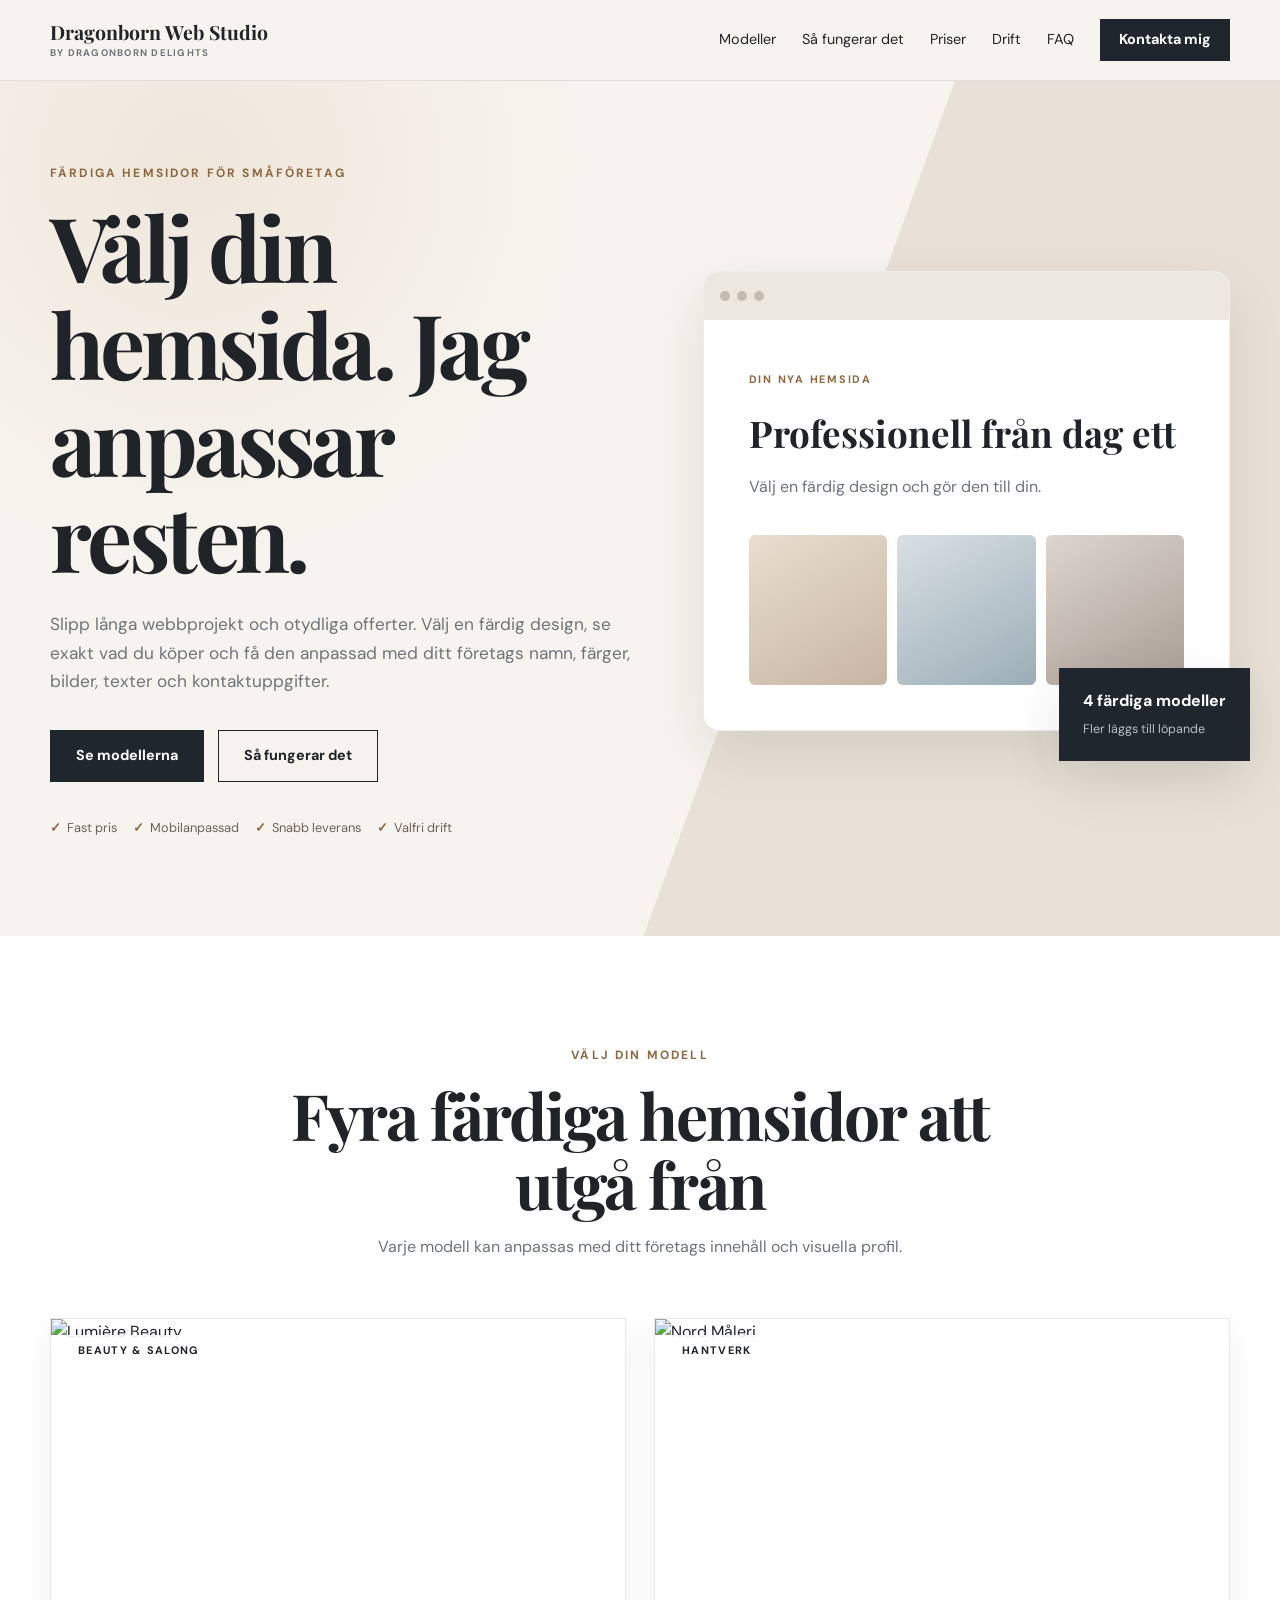
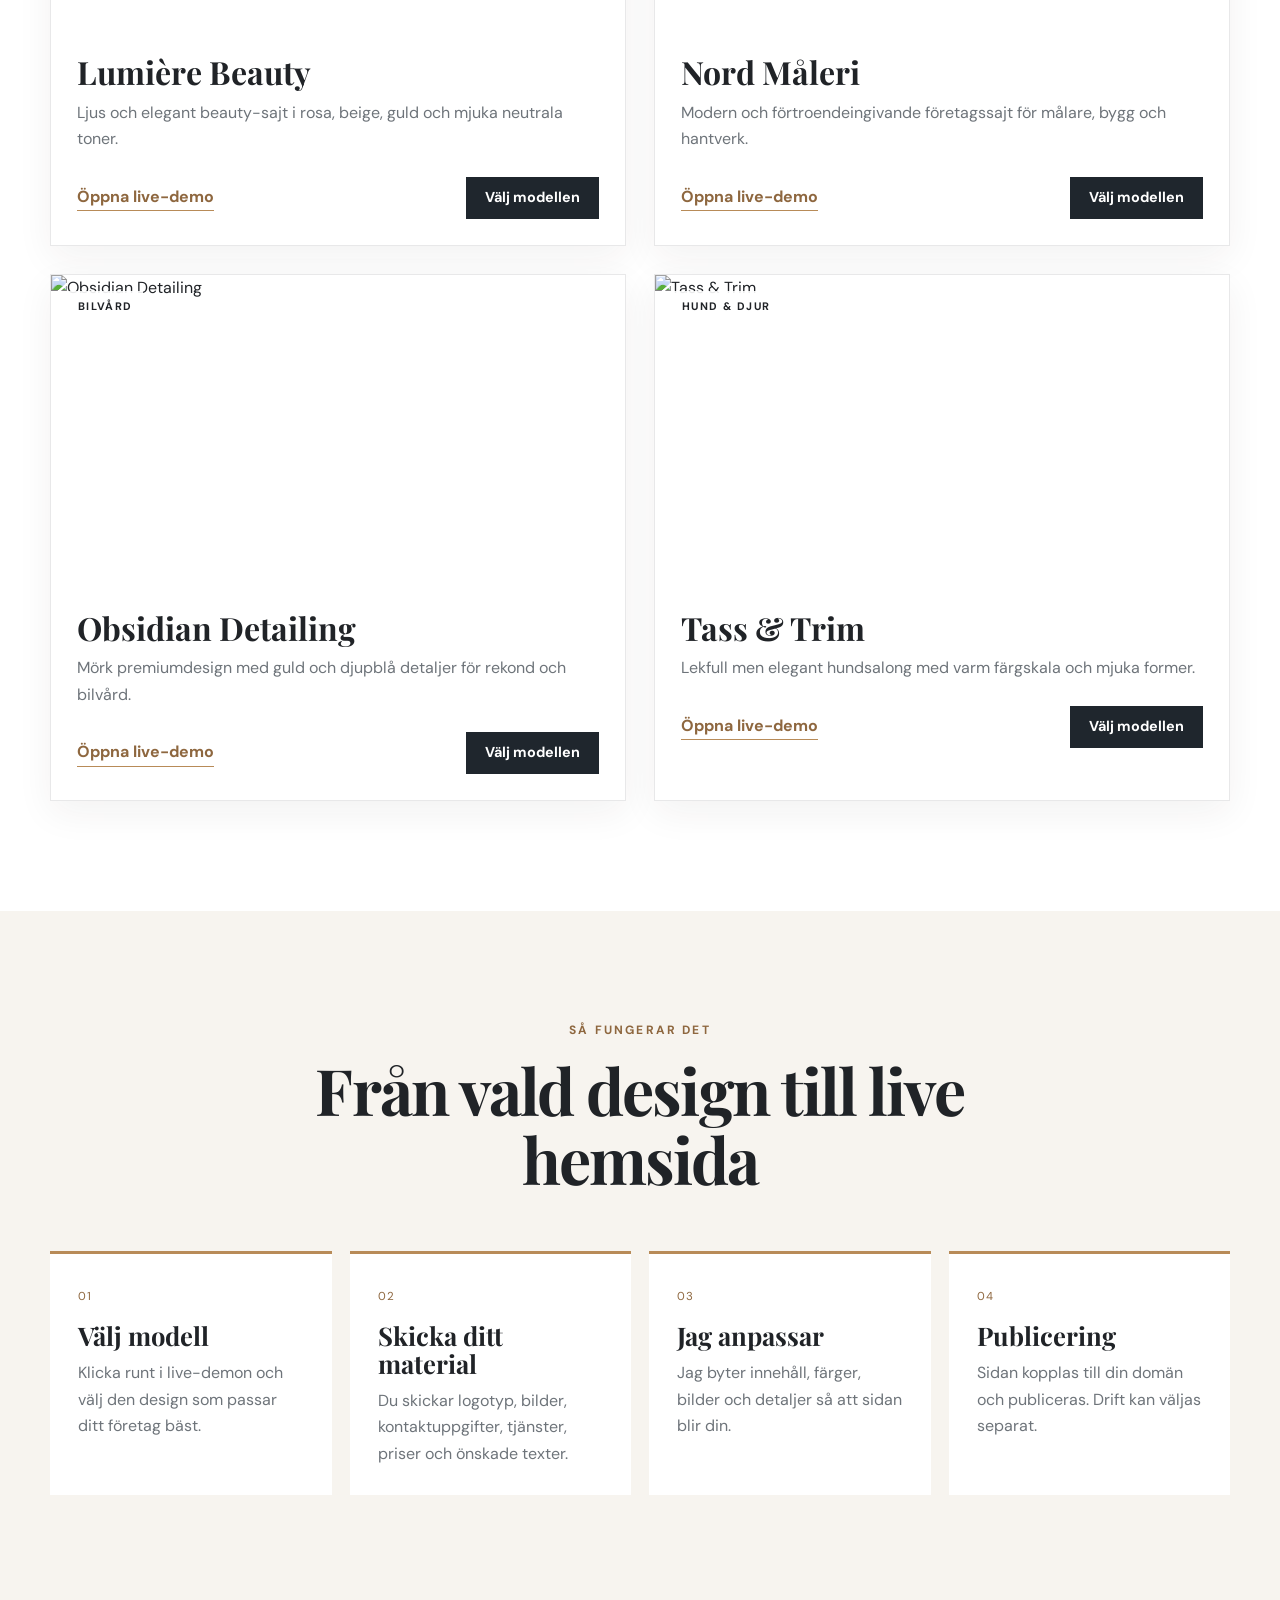
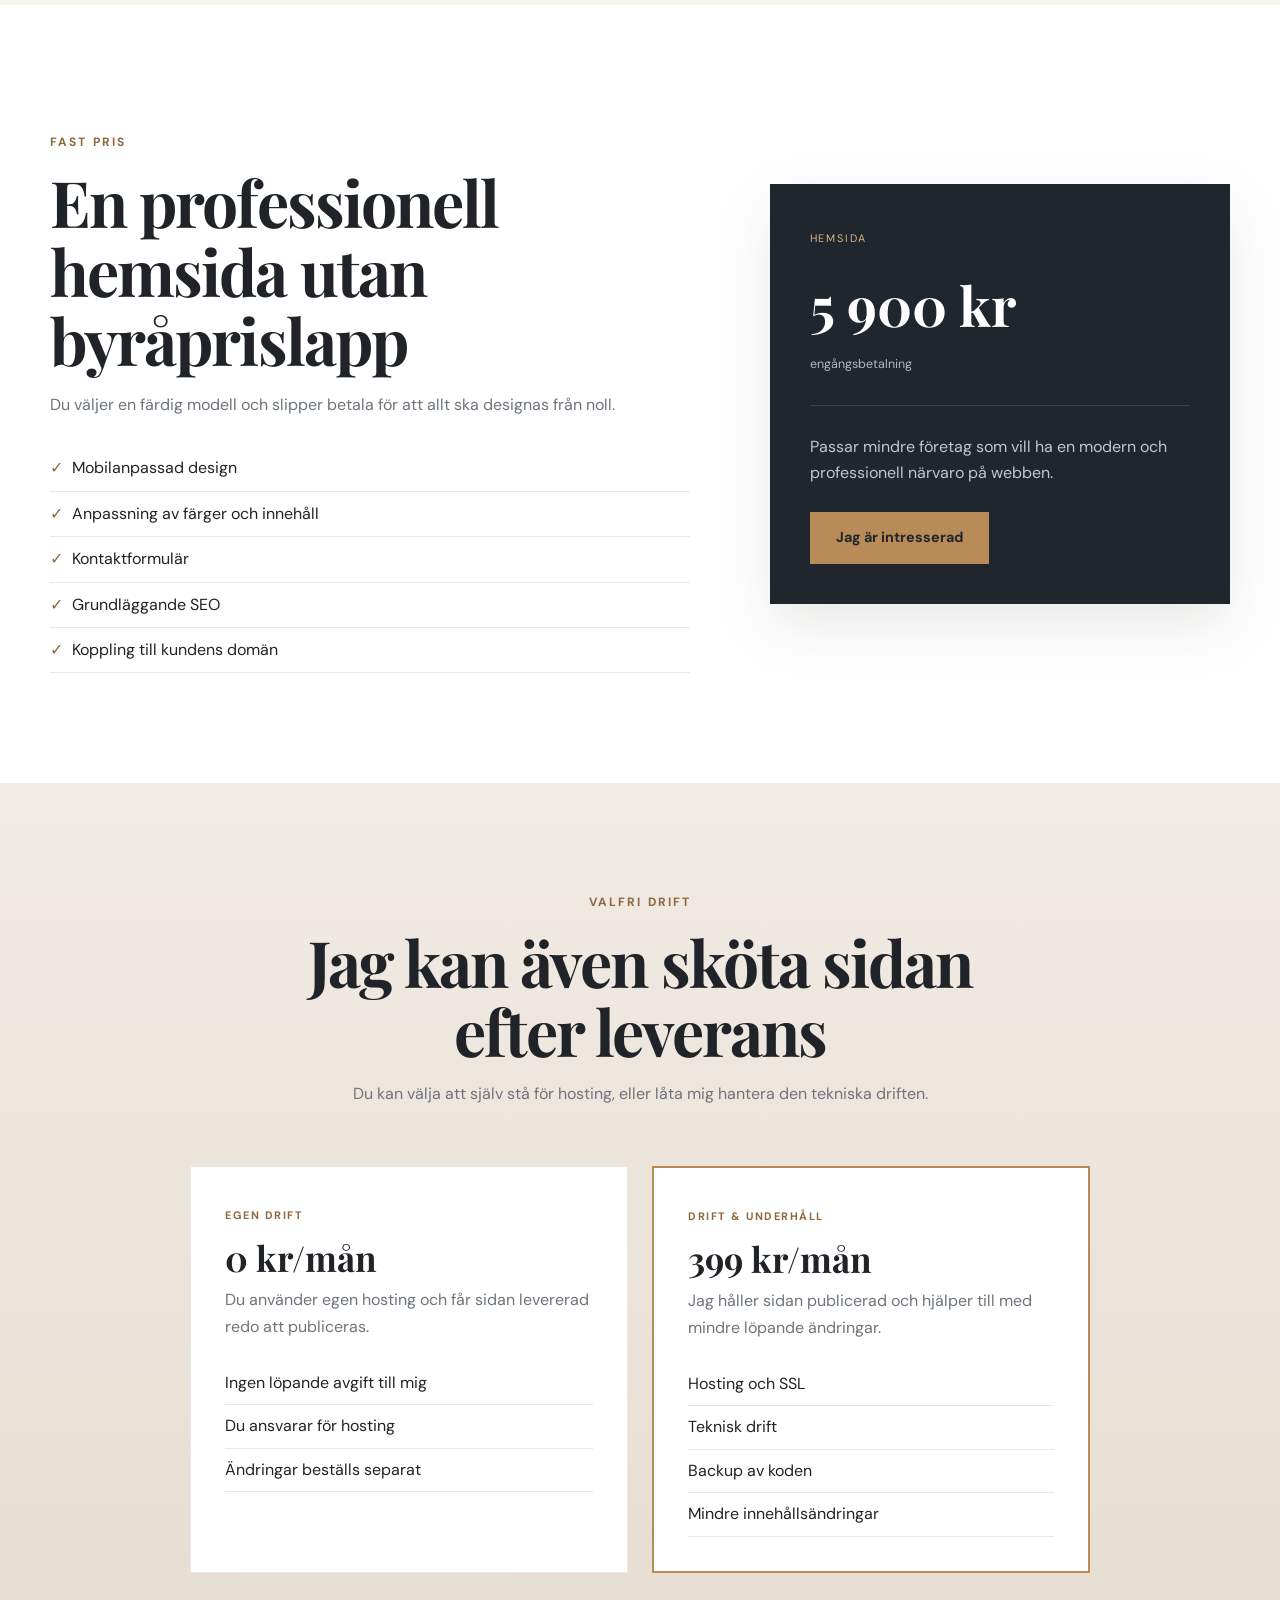
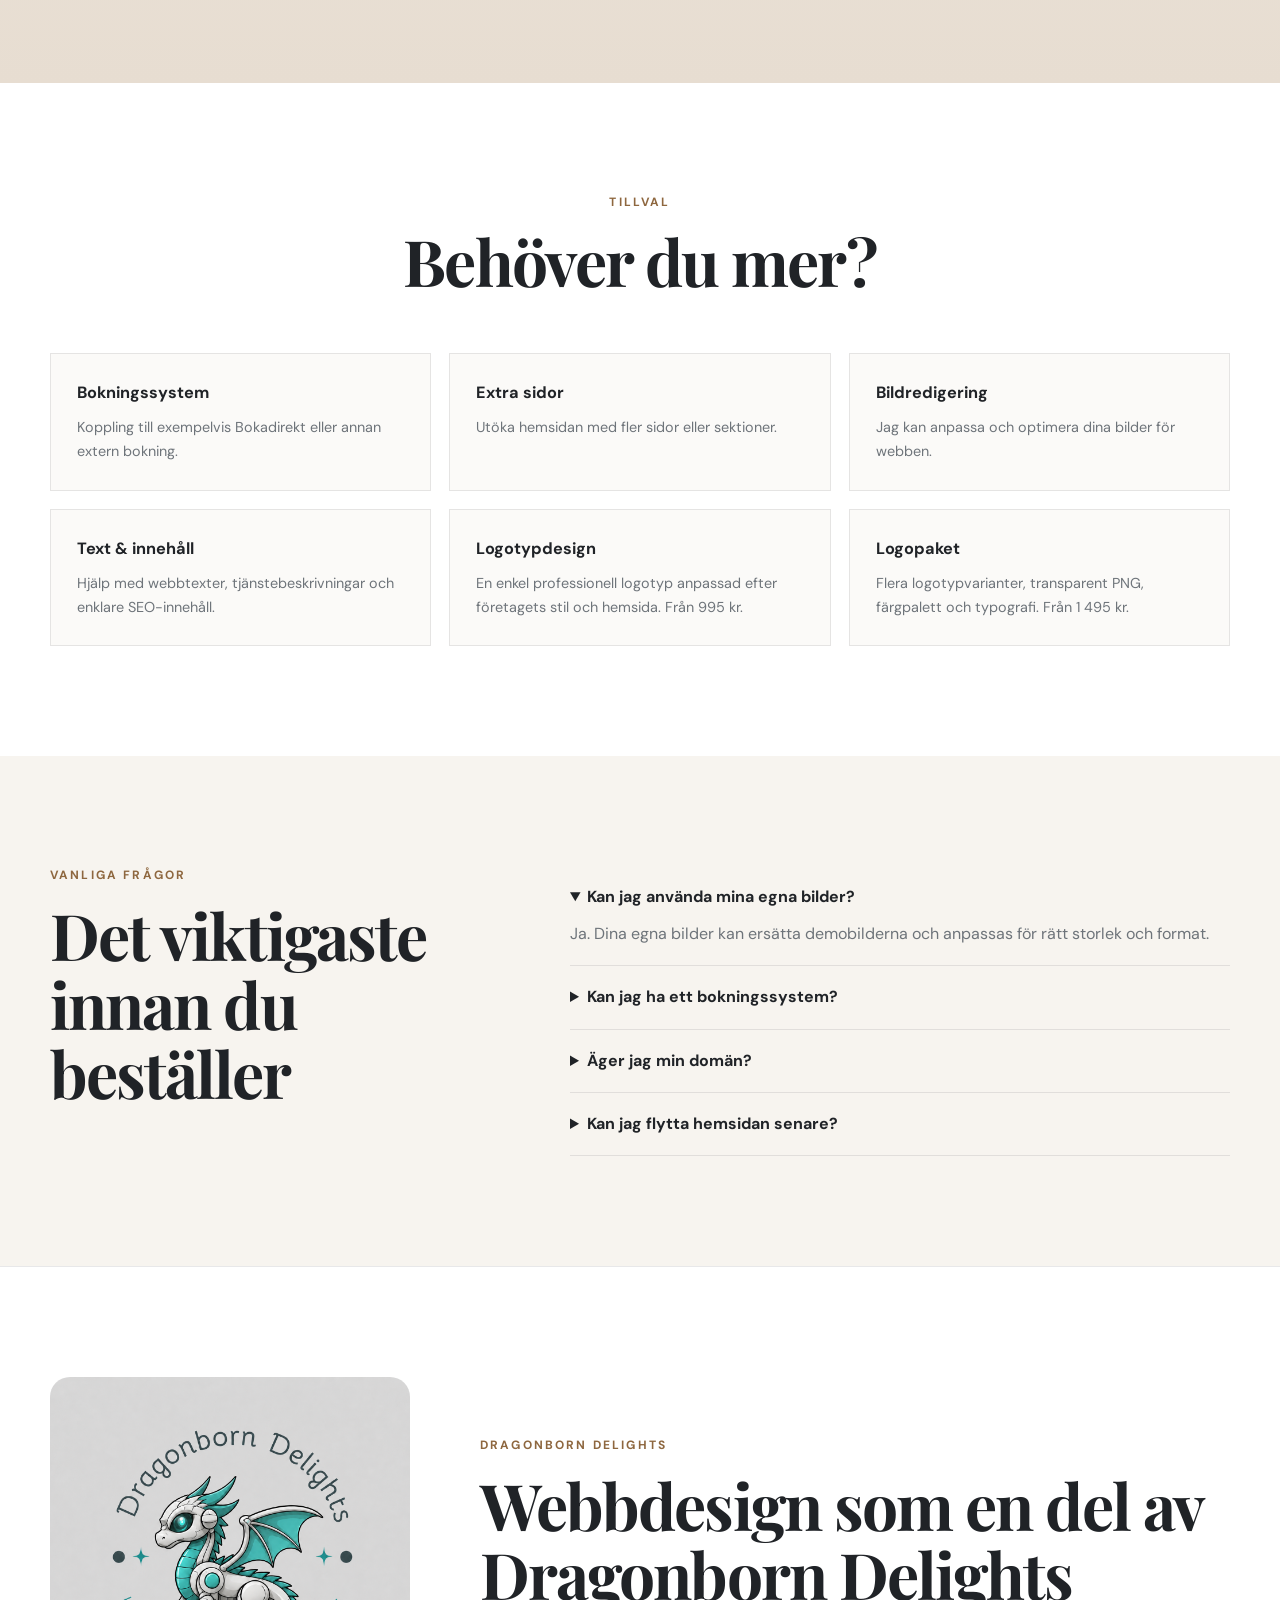
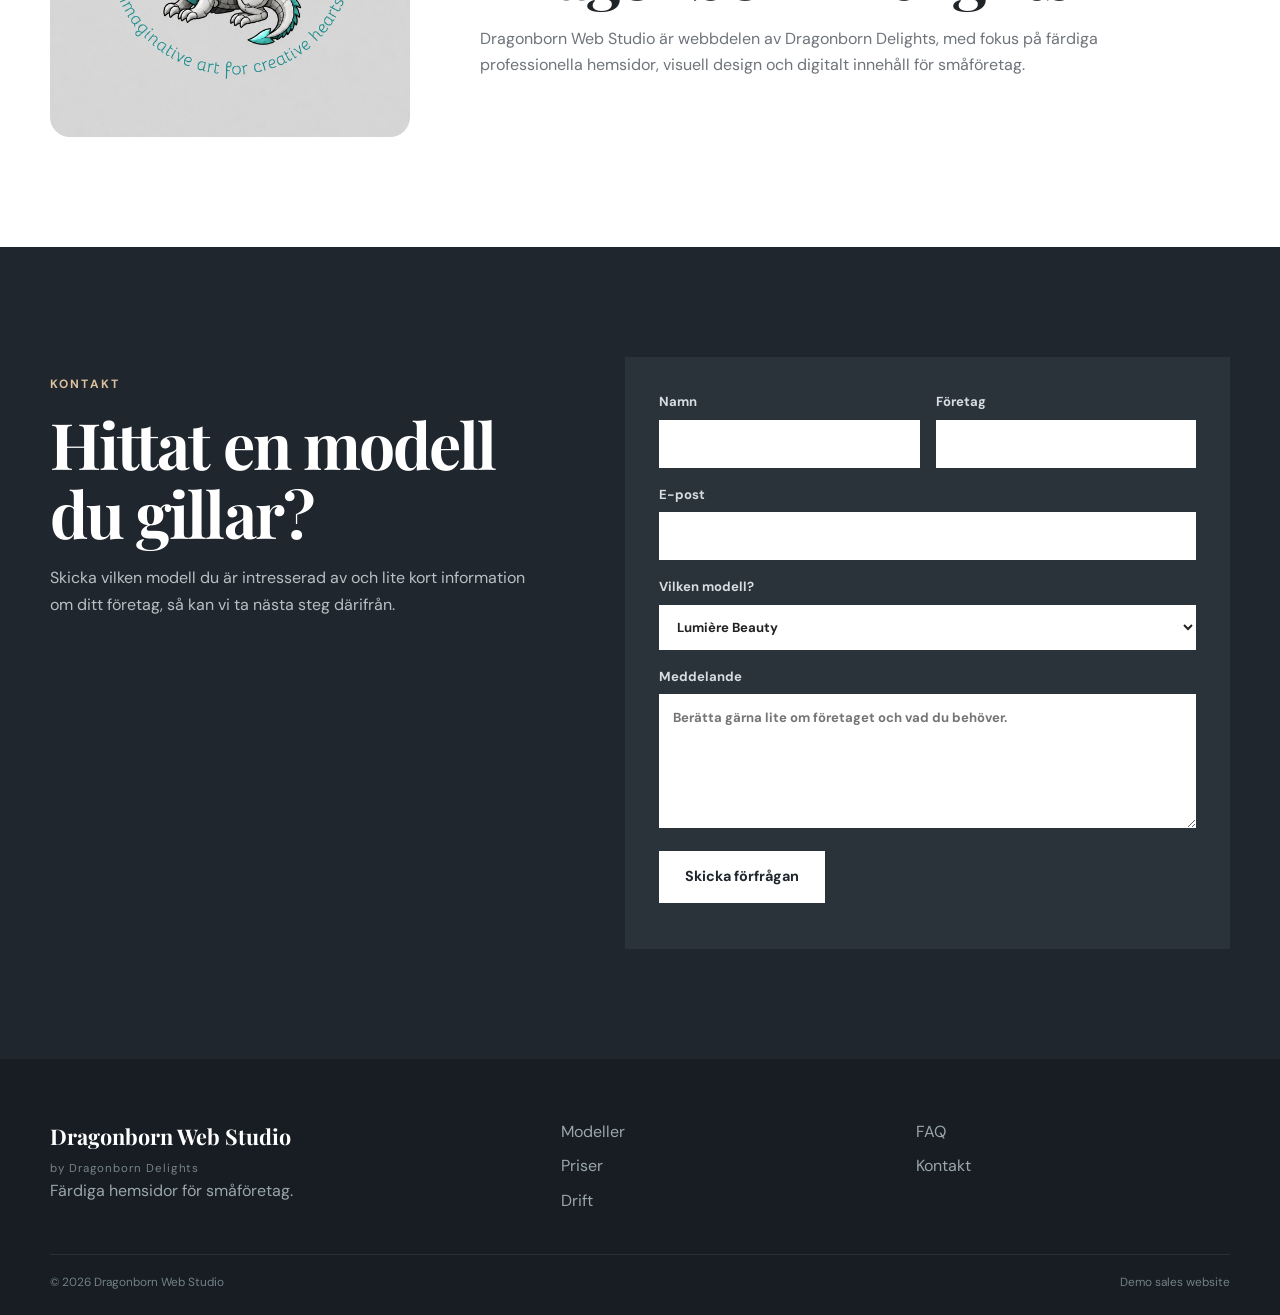
==== index.html @ 19542e37 "Initial Dragonborn Web Studio" ====
<!DOCTYPE html>
<html lang="sv">
<head>
  <meta charset="UTF-8">
  <meta name="viewport" content="width=device-width, initial-scale=1.0">
  <meta name="description" content="Färdiga professionella hemsidor för småföretag. Välj en design, anpassa den till ditt företag och kom online snabbt.">
  <title>Studio Webb | Färdiga hemsidor för småföretag</title>
  <link rel="preconnect" href="https://fonts.googleapis.com">
  <link rel="preconnect" href="https://fonts.gstatic.com" crossorigin>
  <link href="https://fonts.googleapis.com/css2?family=DM+Sans:wght@400;500;600;700&family=Playfair+Display:wght@600;700&display=swap" rel="stylesheet">
  <link rel="stylesheet" href="style.css">
</head>
<body>

<header class="site-header">
  <div class="container nav-wrap">
    <a href="#top" class="brand brand-lockup">
      <strong>Dragonborn Web Studio</strong>
      <small>by Dragonborn Delights</small>
    </a>
    <button class="menu-toggle" aria-label="Öppna meny" aria-expanded="false">
      <span></span><span></span><span></span>
    </button>
    <nav class="main-nav">
      <a href="#modeller">Modeller</a>
      <a href="#sa-funkar-det">Så fungerar det</a>
      <a href="#priser">Priser</a>
      <a href="#drift">Drift</a>
      <a href="#faq">FAQ</a>
      <a href="#kontakt" class="btn btn-small">Kontakta mig</a>
    </nav>
  </div>
</header>

<main id="top">

<section class="hero">
  <div class="container hero-grid">
    <div class="hero-copy">
      <p class="eyebrow">FÄRDIGA HEMSIDOR FÖR SMÅFÖRETAG</p>
      <h1>Välj din hemsida. Jag anpassar resten.</h1>
      <p class="lead">
        Slipp långa webbprojekt och otydliga offerter. Välj en färdig design, se exakt vad du köper och få den anpassad med ditt företags namn, färger, bilder, texter och kontaktuppgifter.
      </p>
      <div class="hero-actions">
        <a class="btn" href="#modeller">Se modellerna</a>
        <a class="btn btn-outline" href="#sa-funkar-det">Så fungerar det</a>
      </div>
      <div class="hero-points">
        <span>Fast pris</span>
        <span>Mobilanpassad</span>
        <span>Snabb leverans</span>
        <span>Valfri drift</span>
      </div>
    </div>

    <div class="hero-panel">
      <div class="browser-card">
        <div class="browser-top">
          <span></span><span></span><span></span>
        </div>
        <div class="browser-content">
          <span class="mini-label">DIN NYA HEMSIDA</span>
          <strong>Professionell från dag ett</strong>
          <p>Välj en färdig design och gör den till din.</p>
          <div class="mock-grid">
            <div></div><div></div><div></div>
          </div>
        </div>
      </div>
      <div class="floating-note">
        <strong>4 färdiga modeller</strong>
        <span>Fler läggs till löpande</span>
      </div>
    </div>
  </div>
</section>

<section class="section models-section" id="modeller">
  <div class="container">
    <div class="section-heading">
      <p class="eyebrow">VÄLJ DIN MODELL</p>
      <h2>Fyra färdiga hemsidor att utgå från</h2>
      <p>Varje modell kan anpassas med ditt företags innehåll och visuella profil.</p>
    </div>

    <div class="models-grid" id="models-grid"></div>
  </div>
</section>

<section class="section process-section" id="sa-funkar-det">
  <div class="container">
    <div class="section-heading">
      <p class="eyebrow">SÅ FUNGERAR DET</p>
      <h2>Från vald design till live hemsida</h2>
    </div>

    <div class="steps-grid">
      <article>
        <span>01</span>
        <h3>Välj modell</h3>
        <p>Klicka runt i live-demon och välj den design som passar ditt företag bäst.</p>
      </article>
      <article>
        <span>02</span>
        <h3>Skicka ditt material</h3>
        <p>Du skickar logotyp, bilder, kontaktuppgifter, tjänster, priser och önskade texter.</p>
      </article>
      <article>
        <span>03</span>
        <h3>Jag anpassar</h3>
        <p>Jag byter innehåll, färger, bilder och detaljer så att sidan blir din.</p>
      </article>
      <article>
        <span>04</span>
        <h3>Publicering</h3>
        <p>Sidan kopplas till din domän och publiceras. Drift kan väljas separat.</p>
      </article>
    </div>
  </div>
</section>

<section class="section pricing-section" id="priser">
  <div class="container pricing-grid">
    <div class="pricing-copy">
      <p class="eyebrow">FAST PRIS</p>
      <h2>En professionell hemsida utan byråprislapp</h2>
      <p>Du väljer en färdig modell och slipper betala för att allt ska designas från noll.</p>
      <ul class="check-list">
        <li>Mobilanpassad design</li>
        <li>Anpassning av färger och innehåll</li>
        <li>Kontaktformulär</li>
        <li>Grundläggande SEO</li>
        <li>Koppling till kundens domän</li>
      </ul>
    </div>

    <div class="price-card">
      <span class="price-label">HEMSIDA</span>
      <strong class="price" data-site-price>5 900 kr</strong>
      <span class="price-note">engångsbetalning</span>
      <div class="divider"></div>
      <p>Passar mindre företag som vill ha en modern och professionell närvaro på webben.</p>
      <a href="#kontakt" class="btn">Jag är intresserad</a>
    </div>
  </div>
</section>

<section class="section hosting-section" id="drift">
  <div class="container">
    <div class="section-heading">
      <p class="eyebrow">VALFRI DRIFT</p>
      <h2>Jag kan även sköta sidan efter leverans</h2>
      <p>Du kan välja att själv stå för hosting, eller låta mig hantera den tekniska driften.</p>
    </div>

    <div class="hosting-grid">
      <article>
        <span class="tag">EGEN DRIFT</span>
        <h3>0 kr/mån</h3>
        <p>Du använder egen hosting och får sidan levererad redo att publiceras.</p>
        <ul>
          <li>Ingen löpande avgift till mig</li>
          <li>Du ansvarar för hosting</li>
          <li>Ändringar beställs separat</li>
        </ul>
      </article>

      <article class="featured">
        <span class="tag">DRIFT & UNDERHÅLL</span>
        <h3 data-hosting-price>399 kr/mån</h3>
        <p>Jag håller sidan publicerad och hjälper till med mindre löpande ändringar.</p>
        <ul>
          <li>Hosting och SSL</li>
          <li>Teknisk drift</li>
          <li>Backup av koden</li>
          <li>Mindre innehållsändringar</li>
        </ul>
      </article>
    </div>
  </div>
</section>

<section class="section addons-section">
  <div class="container">
    <div class="section-heading">
      <p class="eyebrow">TILLVAL</p>
      <h2>Behöver du mer?</h2>
    </div>

    <div class="addons-grid">
      <article><strong>Bokningssystem</strong><p>Koppling till exempelvis Bokadirekt eller annan extern bokning.</p></article>
      <article><strong>Extra sidor</strong><p>Utöka hemsidan med fler sidor eller sektioner.</p></article>
      <article><strong>Bildredigering</strong><p>Jag kan anpassa och optimera dina bilder för webben.</p></article>
      <article><strong>Text & innehåll</strong><p>Hjälp med webbtexter, tjänstebeskrivningar och enklare SEO-innehåll.</p></article>
      <article><strong>Logotypdesign</strong><p>En enkel professionell logotyp anpassad efter företagets stil och hemsida. Från 995 kr.</p></article>
      <article><strong>Logopaket</strong><p>Flera logotypvarianter, transparent PNG, färgpalett och typografi. Från 1 495 kr.</p></article>
    </div>
  </div>
</section>

<section class="section faq-section" id="faq">
  <div class="container faq-grid">
    <div>
      <p class="eyebrow">VANLIGA FRÅGOR</p>
      <h2>Det viktigaste innan du beställer</h2>
    </div>

    <div class="faq-list">
      <details open>
        <summary>Kan jag använda mina egna bilder?</summary>
        <p>Ja. Dina egna bilder kan ersätta demobilderna och anpassas för rätt storlek och format.</p>
      </details>
      <details>
        <summary>Kan jag ha ett bokningssystem?</summary>
        <p>Ja. Befintliga bokningstjänster kan länkas eller bäddas in beroende på vilken tjänst du använder.</p>
      </details>
      <details>
        <summary>Äger jag min domän?</summary>
        <p>Ja. Domänen ska registreras i ditt eller företagets namn.</p>
      </details>
      <details>
        <summary>Kan jag flytta hemsidan senare?</summary>
        <p>Ja. Sajten byggs som vanliga webbfiler och kan flyttas till annan kompatibel hosting.</p>
      </details>
    </div>
  </div>
</section>

<section class="section dragonborn-section">
  <div class="container dragonborn-grid">
    <div class="dragonborn-logo-wrap">
      <img src="assets/dragonborn-delights.png" alt="Dragonborn Delights logotyp med drake">
    </div>
    <div class="dragonborn-copy">
      <p class="eyebrow">DRAGONBORN DELIGHTS</p>
      <h2>Webbdesign som en del av Dragonborn Delights</h2>
      <p>
        Dragonborn Web Studio är webbdelen av Dragonborn Delights, med fokus på
        färdiga professionella hemsidor, visuell design och digitalt innehåll för småföretag.
      </p>
    </div>
  </div>
</section>

<section class="contact-section" id="kontakt">
  <div class="container contact-grid">
    <div>
      <p class="eyebrow light">KONTAKT</p>
      <h2>Hittat en modell du gillar?</h2>
      <p>Skicka vilken modell du är intresserad av och lite kort information om ditt företag, så kan vi ta nästa steg därifrån.</p>
    </div>

    <form class="contact-form" onsubmit="return handleDemoForm(event)">
      <div class="form-row">
        <label>Namn<input type="text" required></label>
        <label>Företag<input type="text"></label>
      </div>
      <label>E-post<input type="email" required></label>
      <label>Vilken modell?
        <select>
          <option>Lumière Beauty</option>
          <option>Nord Måleri</option>
          <option>Obsidian Detailing</option>
          <option>Tass & Trim</option>
          <option>Jag vet inte ännu</option>
        </select>
      </label>
      <label>Meddelande<textarea rows="5" placeholder="Berätta gärna lite om företaget och vad du behöver."></textarea></label>
      <button class="btn btn-light" type="submit">Skicka förfrågan</button>
      <p id="form-status" class="form-status"></p>
    </form>
  </div>
</section>

</main>

<footer class="footer">
  <div class="container footer-grid">
    <div>
      <div class="footer-brand-lockup">
        <strong class="footer-brand">Dragonborn Web Studio</strong>
        <span>by Dragonborn Delights</span>
      </div>
      <p>Färdiga hemsidor för småföretag.</p>
    </div>
    <div>
      <a href="#modeller">Modeller</a>
      <a href="#priser">Priser</a>
      <a href="#drift">Drift</a>
    </div>
    <div>
      <a href="#faq">FAQ</a>
      <a href="#kontakt">Kontakt</a>
    </div>
  </div>
  <div class="container footer-bottom">
    <span data-copyright>© 2026 Studio Webb</span>
    <span>Demo sales website</span>
  </div>
</footer>

<script src="config.js"></script>
<script src="script.js"></script>
</body>
</html>
---- style.css ----
:root{
  --ink:#202327;
  --muted:#6e747a;
  --paper:#f7f4ef;
  --white:#fff;
  --sand:#e8dfd2;
  --dark:#1f262d;
  --accent:#b88b58;
  --accent-dark:#8e673f;
  --blue:#536d7c;
  --line:rgba(32,35,39,.10);
  --shadow:0 22px 55px rgba(43,39,34,.10);
}
*{box-sizing:border-box;margin:0;padding:0}
html{scroll-behavior:smooth}
body{font-family:"DM Sans",sans-serif;background:var(--paper);color:var(--ink);line-height:1.65}
a{text-decoration:none;color:inherit}
button,input,textarea,select{font:inherit}
.container{width:min(1180px,calc(100% - 40px));margin:auto}
.section{padding:110px 0}
h1,h2,h3{font-family:"Playfair Display",serif;line-height:1.08}
h1{font-size:clamp(3.8rem,7vw,6.8rem);letter-spacing:-.04em}
h2{font-size:clamp(2.7rem,5vw,4.6rem);letter-spacing:-.03em}
h3{font-size:1.6rem}
p{color:var(--muted)}
.eyebrow{font-size:.75rem;letter-spacing:.18em;font-weight:700;color:var(--accent-dark);margin-bottom:14px}
.eyebrow.light{color:#dbc09d}
.site-header{position:sticky;top:0;z-index:1000;background:rgba(247,244,239,.92);backdrop-filter:blur(14px);border-bottom:1px solid var(--line)}
.nav-wrap{min-height:80px;display:flex;align-items:center;justify-content:space-between}
.brand{font-family:"Playfair Display",serif;font-size:1.45rem;font-weight:700}
.main-nav{display:flex;align-items:center;gap:26px;font-size:.9rem}
.menu-toggle{display:none;background:none;border:0}.menu-toggle span{display:block;width:25px;height:2px;background:var(--ink);margin:5px 0}
.btn{display:inline-flex;align-items:center;justify-content:center;min-height:52px;padding:0 25px;background:var(--dark);border:1px solid var(--dark);color:#fff;font-weight:700;font-size:.9rem;transition:.2s}
.btn:hover{transform:translateY(-1px);background:#13181d}
.btn-small{min-height:42px;padding:0 18px}
.btn-outline{background:transparent;color:var(--ink);border-color:var(--ink)}
.btn-light{background:#fff;border-color:#fff;color:var(--dark)}
.hero{padding:80px 0 95px;background:
radial-gradient(circle at 15% 10%,rgba(184,139,88,.13),transparent 30%),
linear-gradient(110deg,#f7f4ef 0%,#f7f4ef 60%,#e9e1d7 60%)}
.hero-grid{display:grid;grid-template-columns:1.05fr .95fr;gap:70px;align-items:center;min-height:680px}
.lead{font-size:1.08rem;max-width:660px;margin-top:25px}
.hero-actions{display:flex;gap:14px;flex-wrap:wrap;margin-top:34px}
.hero-points{display:flex;gap:16px;flex-wrap:wrap;margin-top:35px}.hero-points span{font-size:.8rem;color:#6c625b}.hero-points span::before{content:"✓";margin-right:6px;color:var(--accent-dark);font-weight:700}
.hero-panel{position:relative}
.browser-card{background:#fff;border-radius:16px;box-shadow:var(--shadow);overflow:hidden;border:1px solid rgba(32,35,39,.08)}
.browser-top{height:48px;background:#ece7df;display:flex;align-items:center;gap:7px;padding:0 16px}.browser-top span{width:10px;height:10px;border-radius:50%;background:#c5bbb0}
.browser-content{padding:45px}.mini-label{font-size:.68rem;letter-spacing:.16em;color:var(--accent-dark);font-weight:700}.browser-content strong{display:block;font-family:"Playfair Display";font-size:2.3rem;margin-top:12px}.browser-content p{margin-top:10px}
.mock-grid{display:grid;grid-template-columns:repeat(3,1fr);gap:10px;margin-top:35px}.mock-grid div{height:150px;background:linear-gradient(150deg,#e9ded0,#c7b5a4);border-radius:6px}.mock-grid div:nth-child(2){background:linear-gradient(150deg,#d8e0e4,#9cadb7)}.mock-grid div:nth-child(3){background:linear-gradient(150deg,#ddd5cf,#a99d94)}
.floating-note{position:absolute;right:-20px;bottom:-30px;background:var(--dark);color:#fff;padding:20px 24px;box-shadow:var(--shadow)}.floating-note strong{display:block}.floating-note span{font-size:.78rem;color:#b9c2c8}
.section-heading{max-width:760px;margin:0 auto 58px;text-align:center}.section-heading p:last-child{margin-top:16px}
.models-section{background:#fff}
.models-grid{display:grid;grid-template-columns:repeat(2,1fr);gap:28px}
.model-card{border:1px solid var(--line);background:#fff;overflow:hidden;box-shadow:0 12px 35px rgba(43,39,34,.06)}
.model-preview{height:310px;overflow:hidden;position:relative}.model-preview img{width:100%;height:100%;object-fit:cover;display:block;transition:.35s}.model-card:hover .model-preview img{transform:scale(1.02)}
.model-category{position:absolute;top:16px;left:16px;background:rgba(255,255,255,.9);padding:7px 11px;font-size:.68rem;font-weight:700;letter-spacing:.12em}
.model-body{padding:26px}.model-body h3{font-size:2rem}.model-body p{margin-top:10px}.model-actions{display:flex;justify-content:space-between;gap:14px;align-items:center;margin-top:24px}.demo-link{font-weight:700;color:var(--accent-dark);border-bottom:1px solid var(--accent)}
.process-section{background:var(--paper)}
.steps-grid{display:grid;grid-template-columns:repeat(4,1fr);gap:18px}.steps-grid article{background:#fff;padding:28px;border-top:3px solid var(--accent)}.steps-grid span{font-size:.72rem;color:var(--accent-dark);letter-spacing:.13em}.steps-grid h3{margin-top:14px}.steps-grid p{margin-top:10px}
.pricing-section{background:#fff}
.pricing-grid{display:grid;grid-template-columns:1fr .72fr;gap:80px;align-items:center}
.pricing-copy>p{margin-top:18px}
.check-list{list-style:none;margin-top:28px}.check-list li{padding:9px 0;border-bottom:1px solid var(--line)}.check-list li::before{content:"✓";color:var(--accent-dark);margin-right:9px}
.price-card{background:var(--dark);color:#fff;padding:40px;box-shadow:var(--shadow)}.price-label{font-size:.68rem;letter-spacing:.18em;color:#d5b58b}.price{display:block;font-family:"Playfair Display";font-size:3.4rem;margin-top:10px}.price-note{font-size:.78rem;color:#aeb9c0}.divider{height:1px;background:rgba(255,255,255,.12);margin:28px 0}.price-card p{color:#c0c8cd}.price-card .btn{margin-top:26px;background:var(--accent);border-color:var(--accent);color:#1f2529}
.hosting-section{background:linear-gradient(180deg,#f0ebe4,#e7ddd1)}
.hosting-grid{display:grid;grid-template-columns:1fr 1fr;gap:24px;max-width:900px;margin:auto}.hosting-grid article{background:#fff;padding:34px;border:1px solid var(--line)}.hosting-grid article.featured{border:2px solid var(--accent)}.hosting-grid .tag{font-size:.68rem;letter-spacing:.14em;color:var(--accent-dark);font-weight:700}.hosting-grid h3{font-size:2.2rem;margin-top:12px}.hosting-grid p{margin-top:10px}.hosting-grid ul{list-style:none;margin-top:22px}.hosting-grid li{padding:8px 0;border-bottom:1px solid var(--line)}
.addons-section{background:#fff}
.addons-grid{display:grid;grid-template-columns:repeat(3,1fr);gap:18px}.addons-grid article{padding:26px;border:1px solid var(--line);background:#fbfaf8}.addons-grid strong{font-size:1.02rem}.addons-grid p{margin-top:9px;font-size:.9rem}
.faq-section{background:var(--paper)}
.faq-grid{display:grid;grid-template-columns:.8fr 1.2fr;gap:80px}.faq-list details{border-bottom:1px solid var(--line);padding:18px 0}.faq-list summary{cursor:pointer;font-weight:700}.faq-list p{margin-top:10px}
.contact-section{padding:110px 0;background:var(--dark);color:#fff}.contact-grid{display:grid;grid-template-columns:.9fr 1.1fr;gap:80px}.contact-grid>div>p{color:#b8c0c6;margin-top:18px}
.contact-form{background:#2b333a;padding:34px}.form-row{display:grid;grid-template-columns:1fr 1fr;gap:16px}label{display:block;margin-bottom:16px;font-size:.82rem;font-weight:700;color:#d7dde1}
input,textarea,select{width:100%;margin-top:7px;padding:13px 14px;background:#fff;border:0;outline:none;color:#222}.form-status{margin-top:12px;font-size:.82rem;color:#c7d0d5}
.footer{background:#171d22;color:#fff;padding:60px 0 22px}.footer-grid{display:grid;grid-template-columns:1.5fr 1fr 1fr;gap:40px}.footer-grid>div:not(:first-child){display:flex;flex-direction:column;gap:8px}.footer p,.footer a{color:#9aa6ae}.footer-brand{font-family:"Playfair Display";font-size:1.35rem}.footer-bottom{display:flex;justify-content:space-between;border-top:1px solid rgba(255,255,255,.08);padding-top:18px;margin-top:40px;color:#718089;font-size:.74rem}
@media(max-width:980px){
.main-nav{display:none;position:absolute;top:80px;left:0;right:0;background:var(--paper);padding:22px;flex-direction:column;align-items:stretch;border-bottom:1px solid var(--line)}.main-nav.open{display:flex}.menu-toggle{display:block}
.hero{background:var(--paper)}.hero-grid,.pricing-grid,.faq-grid,.contact-grid{grid-template-columns:1fr}.hero-grid{min-height:auto}.models-grid{grid-template-columns:1fr}.steps-grid,.addons-grid{grid-template-columns:1fr 1fr}.hosting-grid{grid-template-columns:1fr}
}
@media(max-width:650px){
.container{width:min(100% - 28px,1180px)}.section{padding:80px 0}.hero{padding-top:45px}.hero-grid{gap:45px}.browser-content{padding:28px}.mock-grid div{height:110px}.floating-note{position:relative;right:auto;bottom:auto;margin-top:14px}.steps-grid,.addons-grid,.footer-grid,.form-row{grid-template-columns:1fr}.model-preview{height:240px}.footer-bottom{flex-direction:column;gap:8px}
}

.brand-lockup{
  display:flex;
  flex-direction:column;
  line-height:1.05;
}
.brand-lockup strong{
  font-family:"Playfair Display",serif;
  font-size:1.22rem;
}
.brand-lockup small{
  margin-top:5px;
  font-family:"DM Sans",sans-serif;
  font-size:.60rem;
  letter-spacing:.13em;
  text-transform:uppercase;
  color:var(--muted);
}
.dragonborn-section{
  background:#fff;
  border-top:1px solid var(--line);
}
.dragonborn-grid{
  display:grid;
  grid-template-columns:360px 1fr;
  gap:70px;
  align-items:center;
}
.dragonborn-logo-wrap img{
  display:block;
  width:100%;
  height:auto;
  border-radius:20px;
}
.dragonborn-copy p:last-child{
  margin-top:18px;
  max-width:650px;
}
.footer-brand-lockup{
  display:flex;
  flex-direction:column;
  gap:4px;
}
.footer-brand-lockup span{
  color:#76838b;
  font-size:.72rem;
  letter-spacing:.08em;
}
@media(max-width:980px){
  .dragonborn-grid{
    grid-template-columns:1fr;
    gap:38px;
  }
  .dragonborn-logo-wrap{
    max-width:340px;
    margin:auto;
  }
  .dragonborn-copy{
    text-align:center;
  }
}
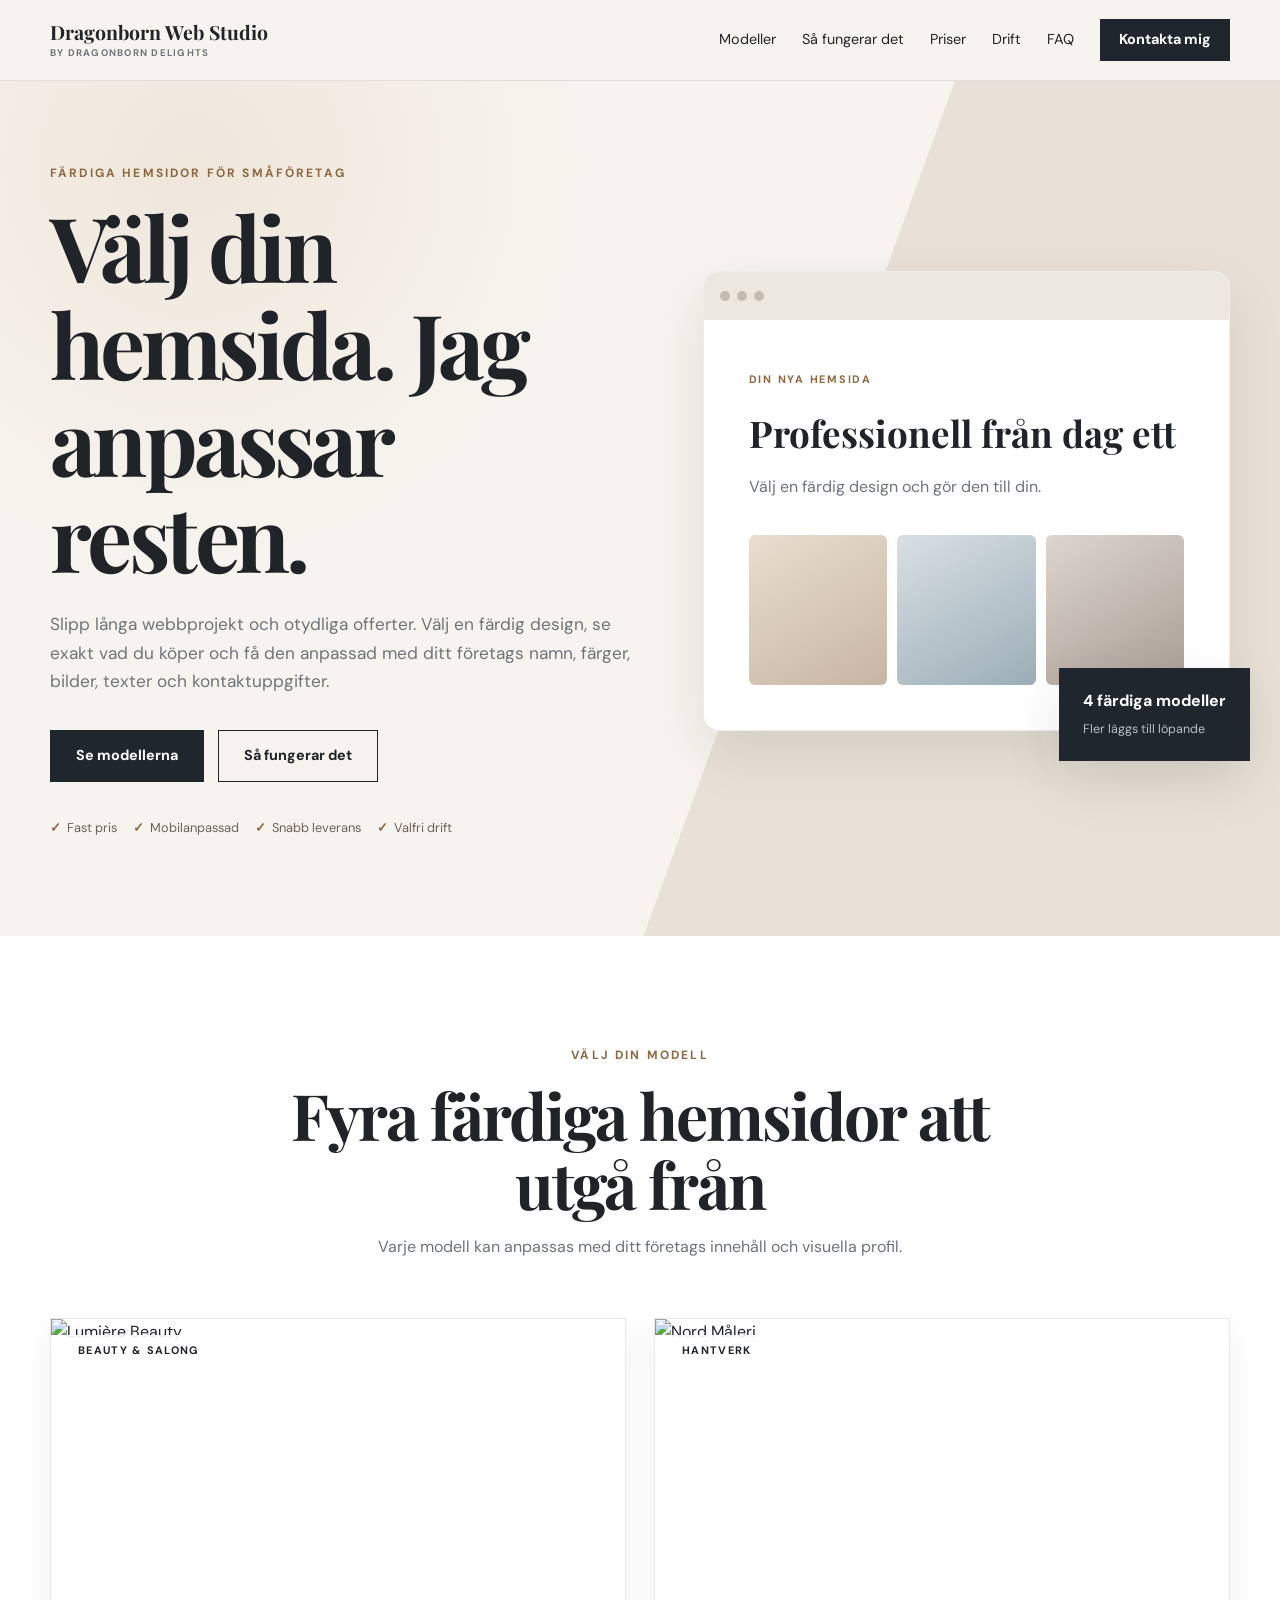
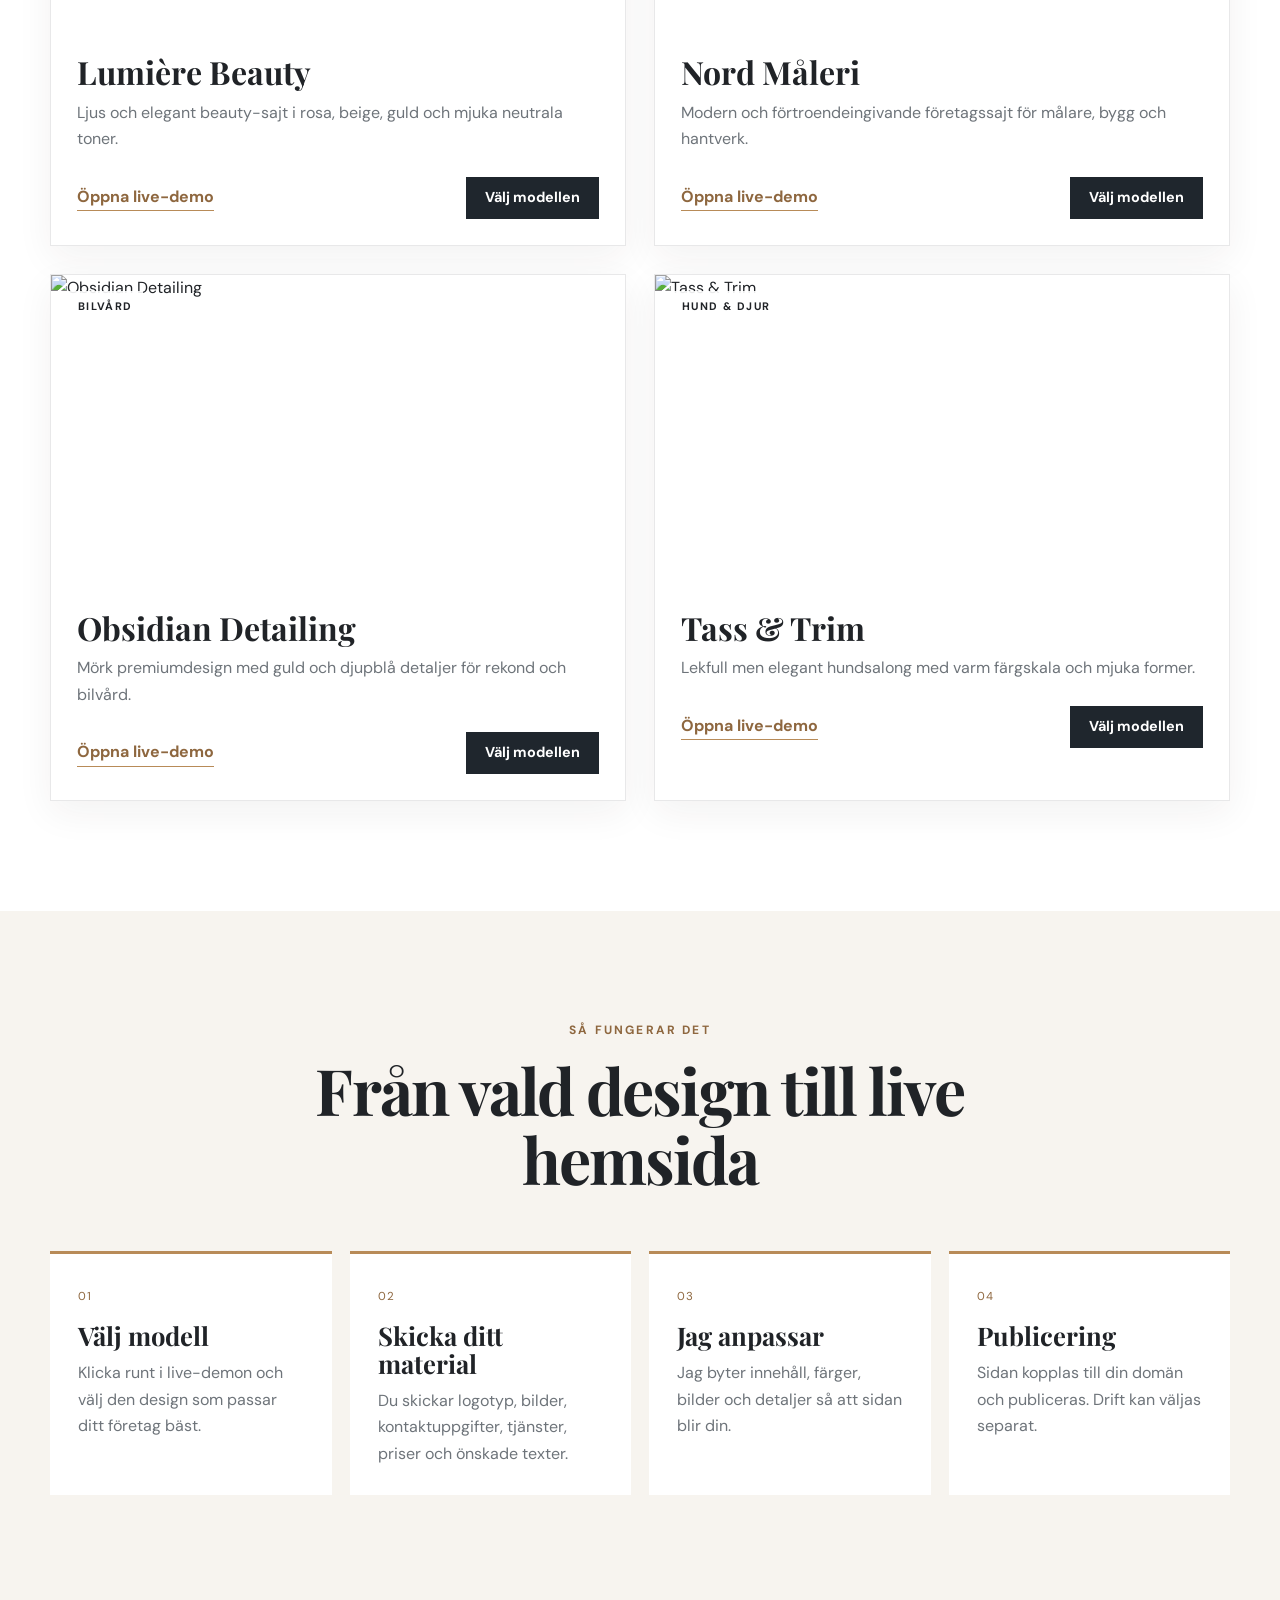
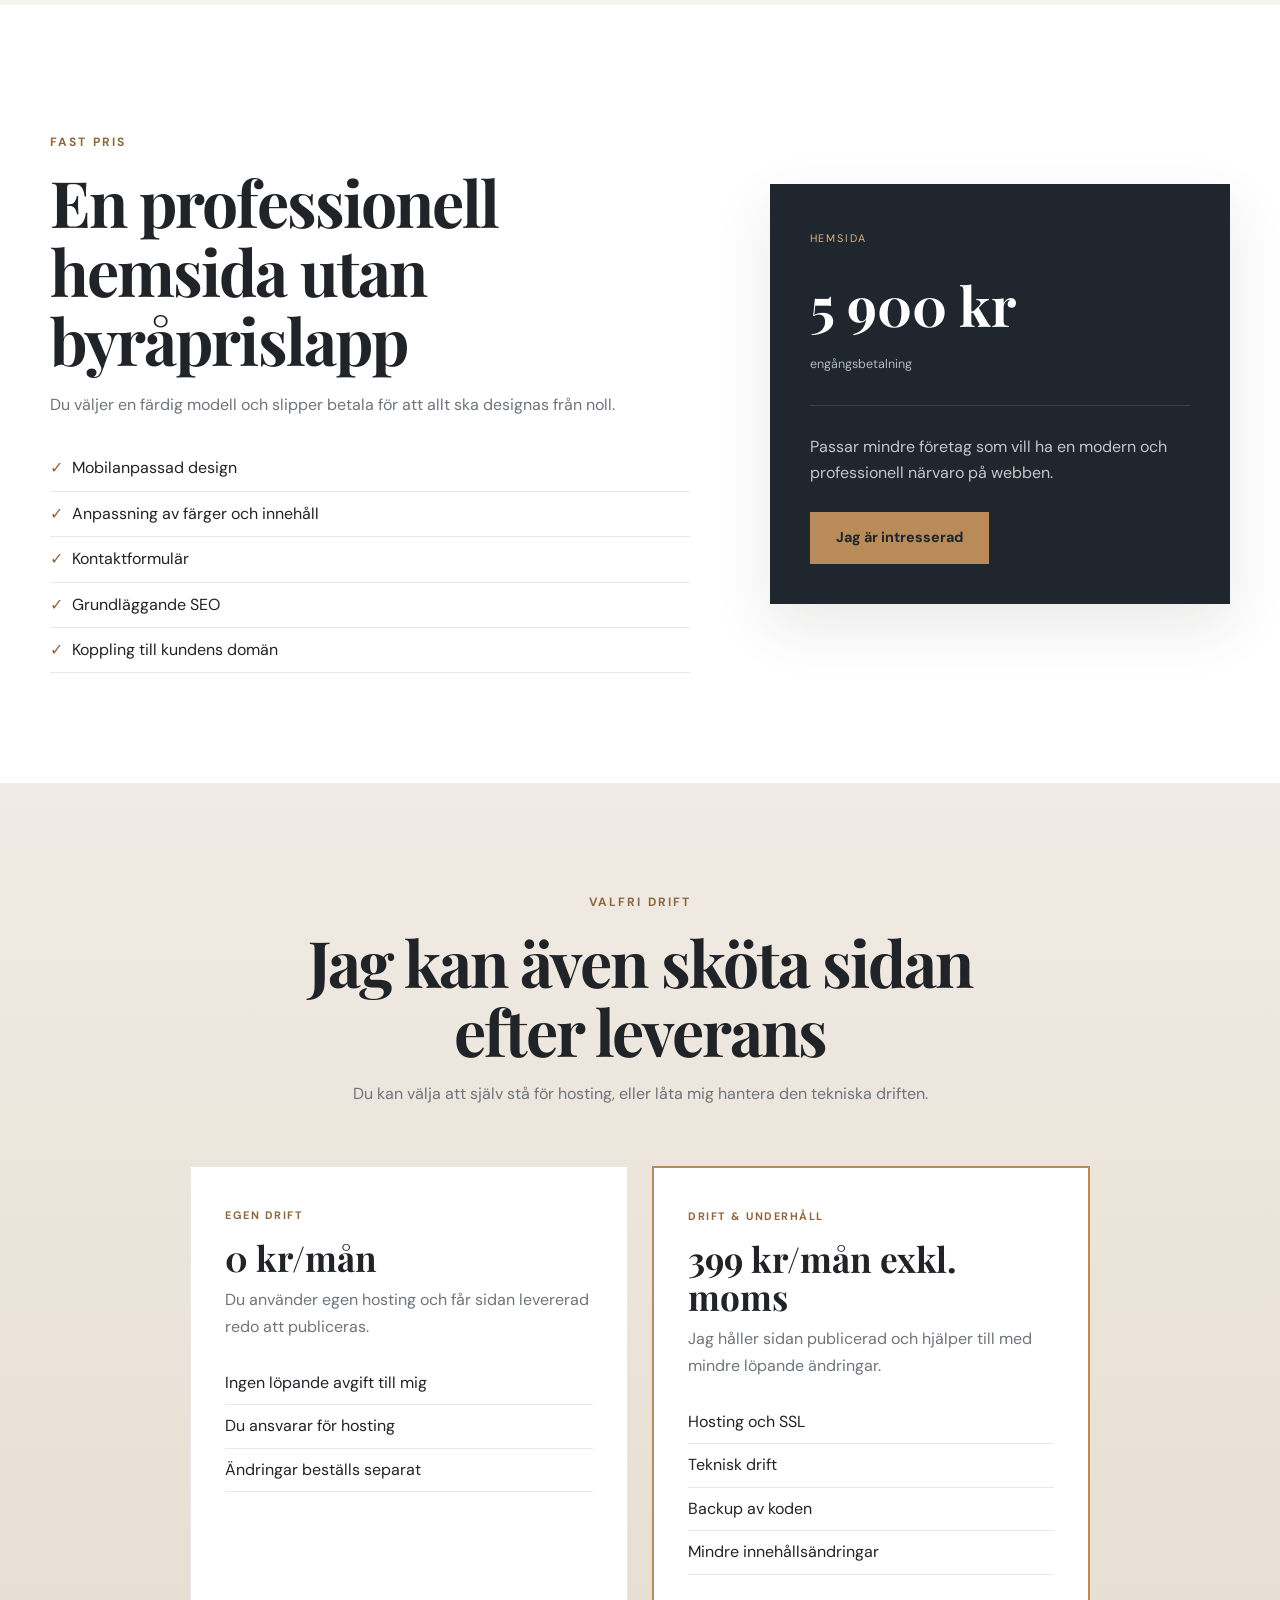
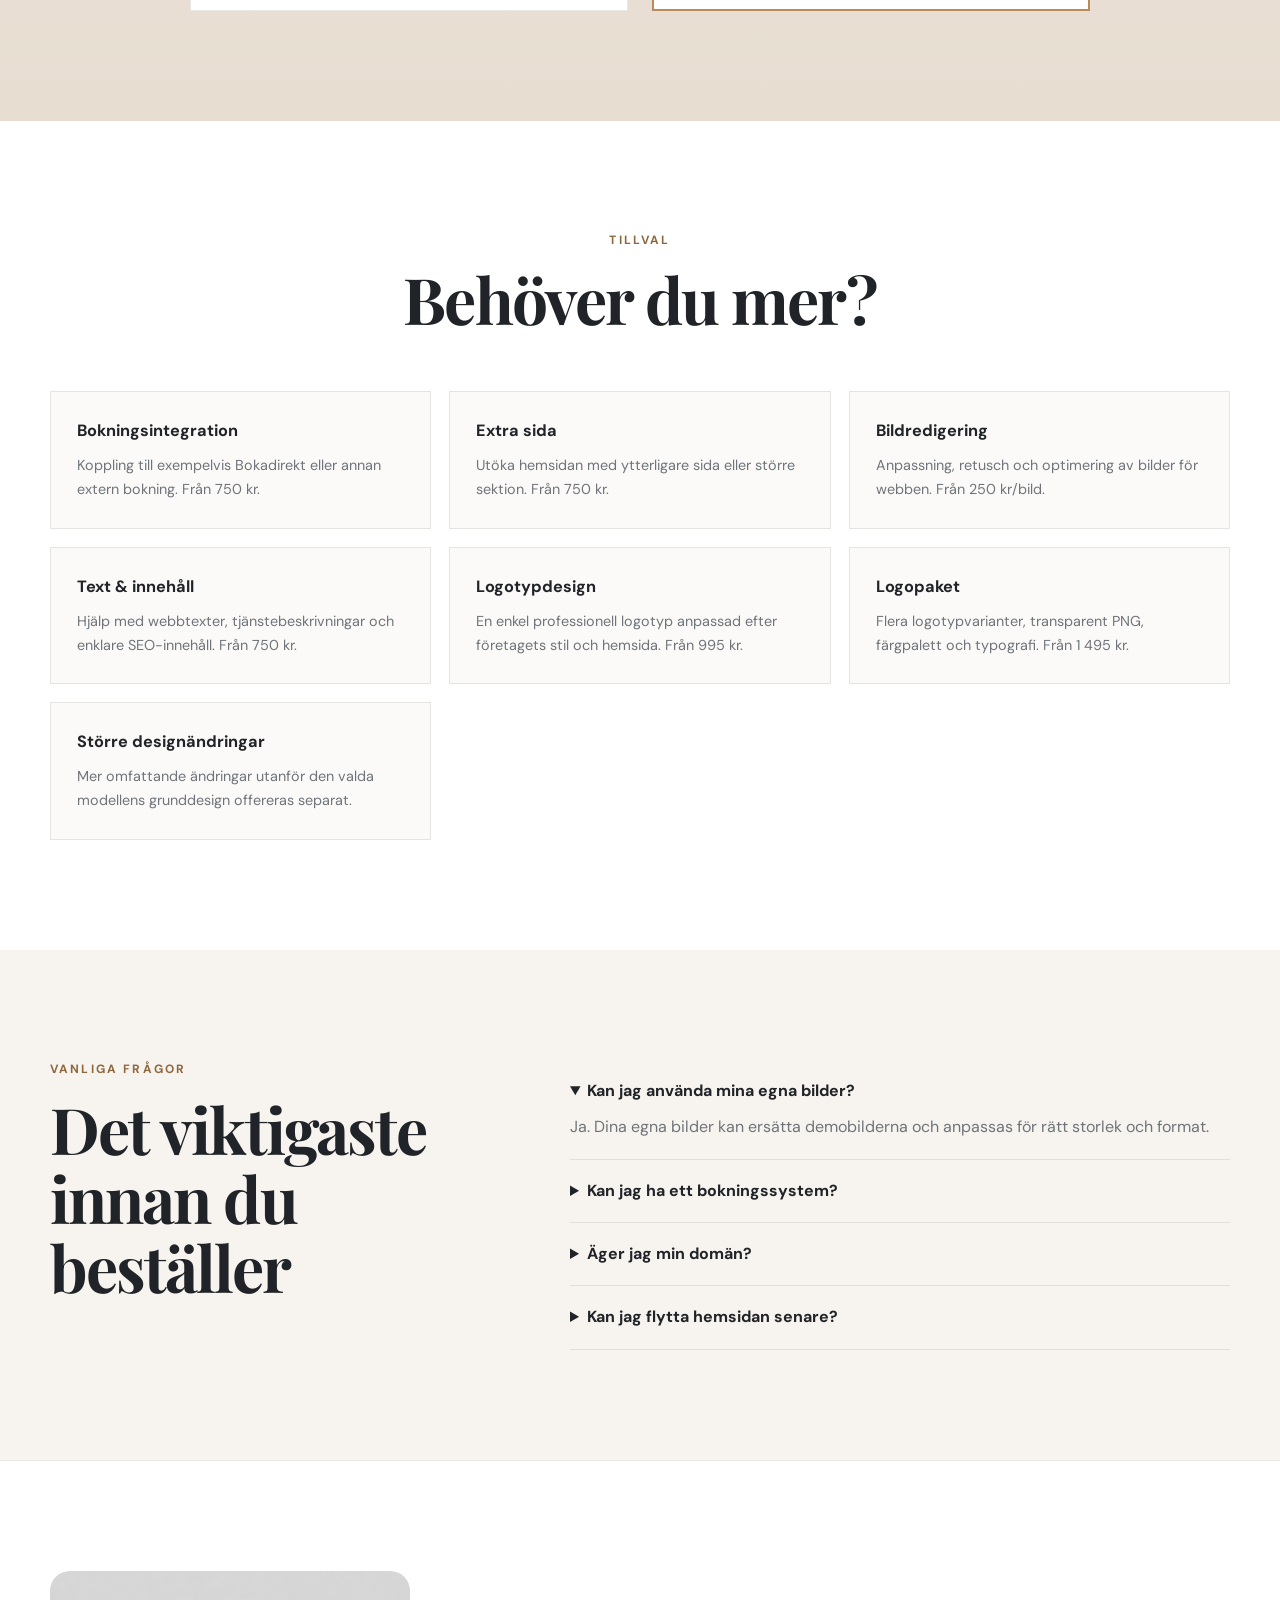
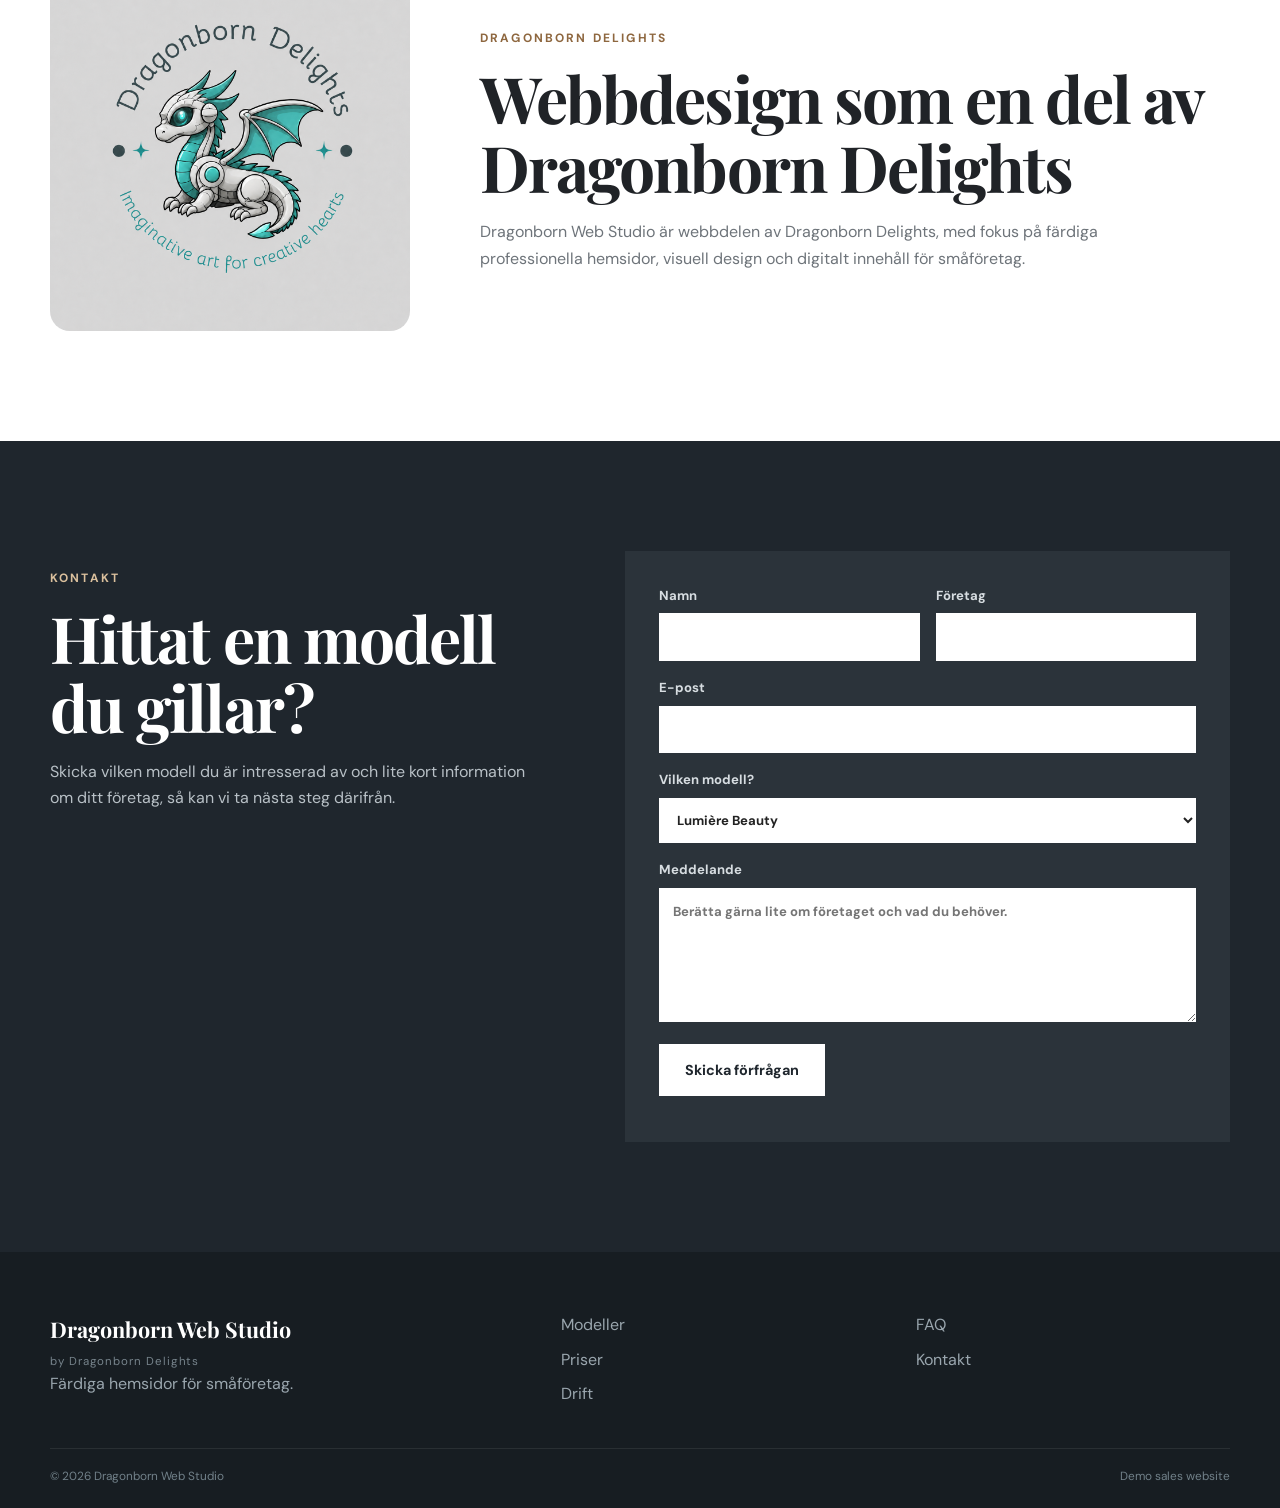
==== commit cf4ad299: "Update pricing and service details" ====
--- a/index.html
+++ b/index.html
@@ -137,7 +137,7 @@
 
     <div class="price-card">
       <span class="price-label">HEMSIDA</span>
-      <strong class="price" data-site-price>5 900 kr</strong>
+      <strong class="price" data-site-price>5 900 kr exkl. moms</strong>
       <span class="price-note">engångsbetalning</span>
       <div class="divider"></div>
       <p>Passar mindre företag som vill ha en modern och professionell närvaro på webben.</p>
@@ -168,7 +168,7 @@
 
       <article class="featured">
         <span class="tag">DRIFT & UNDERHÅLL</span>
-        <h3 data-hosting-price>399 kr/mån</h3>
+        <h3 data-hosting-price>399 kr/mån exkl. moms</h3>
         <p>Jag håller sidan publicerad och hjälper till med mindre löpande ändringar.</p>
         <ul>
           <li>Hosting och SSL</li>
@@ -189,12 +189,13 @@
     </div>
 
     <div class="addons-grid">
-      <article><strong>Bokningssystem</strong><p>Koppling till exempelvis Bokadirekt eller annan extern bokning.</p></article>
-      <article><strong>Extra sidor</strong><p>Utöka hemsidan med fler sidor eller sektioner.</p></article>
-      <article><strong>Bildredigering</strong><p>Jag kan anpassa och optimera dina bilder för webben.</p></article>
-      <article><strong>Text & innehåll</strong><p>Hjälp med webbtexter, tjänstebeskrivningar och enklare SEO-innehåll.</p></article>
+      <article><strong>Bokningsintegration</strong><p>Koppling till exempelvis Bokadirekt eller annan extern bokning. Från 750 kr.</p></article>
+      <article><strong>Extra sida</strong><p>Utöka hemsidan med ytterligare sida eller större sektion. Från 750 kr.</p></article>
+      <article><strong>Bildredigering</strong><p>Anpassning, retusch och optimering av bilder för webben. Från 250 kr/bild.</p></article>
+      <article><strong>Text & innehåll</strong><p>Hjälp med webbtexter, tjänstebeskrivningar och enklare SEO-innehåll. Från 750 kr.</p></article>
       <article><strong>Logotypdesign</strong><p>En enkel professionell logotyp anpassad efter företagets stil och hemsida. Från 995 kr.</p></article>
       <article><strong>Logopaket</strong><p>Flera logotypvarianter, transparent PNG, färgpalett och typografi. Från 1 495 kr.</p></article>
+      <article><strong>Större designändringar</strong><p>Mer omfattande ändringar utanför den valda modellens grunddesign offereras separat.</p></article>
     </div>
   </div>
 </section>
@@ -251,14 +252,14 @@
       <p>Skicka vilken modell du är intresserad av och lite kort information om ditt företag, så kan vi ta nästa steg därifrån.</p>
     </div>
 
-    <form class="contact-form" onsubmit="return handleDemoForm(event)">
+    <form class="contact-form" id="contact-form" action="https://formspree.io/f/xppaoygz" method="POST">
       <div class="form-row">
-        <label>Namn<input type="text" required></label>
-        <label>Företag<input type="text"></label>
-      </div>
-      <label>E-post<input type="email" required></label>
+        <label>Namn<input type="text" name="namn" required></label>
+        <label>Företag<input type="text" name="foretag"></label>
+      </div>
+      <label>E-post<input type="email" name="email" required></label>
       <label>Vilken modell?
-        <select>
+        <select name="modell">
           <option>Lumière Beauty</option>
           <option>Nord Måleri</option>
           <option>Obsidian Detailing</option>
@@ -266,9 +267,9 @@
           <option>Jag vet inte ännu</option>
         </select>
       </label>
-      <label>Meddelande<textarea rows="5" placeholder="Berätta gärna lite om företaget och vad du behöver."></textarea></label>
+      <label>Meddelande<textarea name="meddelande" rows="5" placeholder="Berätta gärna lite om företaget och vad du behöver." required></textarea></label>
       <button class="btn btn-light" type="submit">Skicka förfrågan</button>
-      <p id="form-status" class="form-status"></p>
+      <p id="form-status" class="form-status" aria-live="polite"></p>
     </form>
   </div>
 </section>
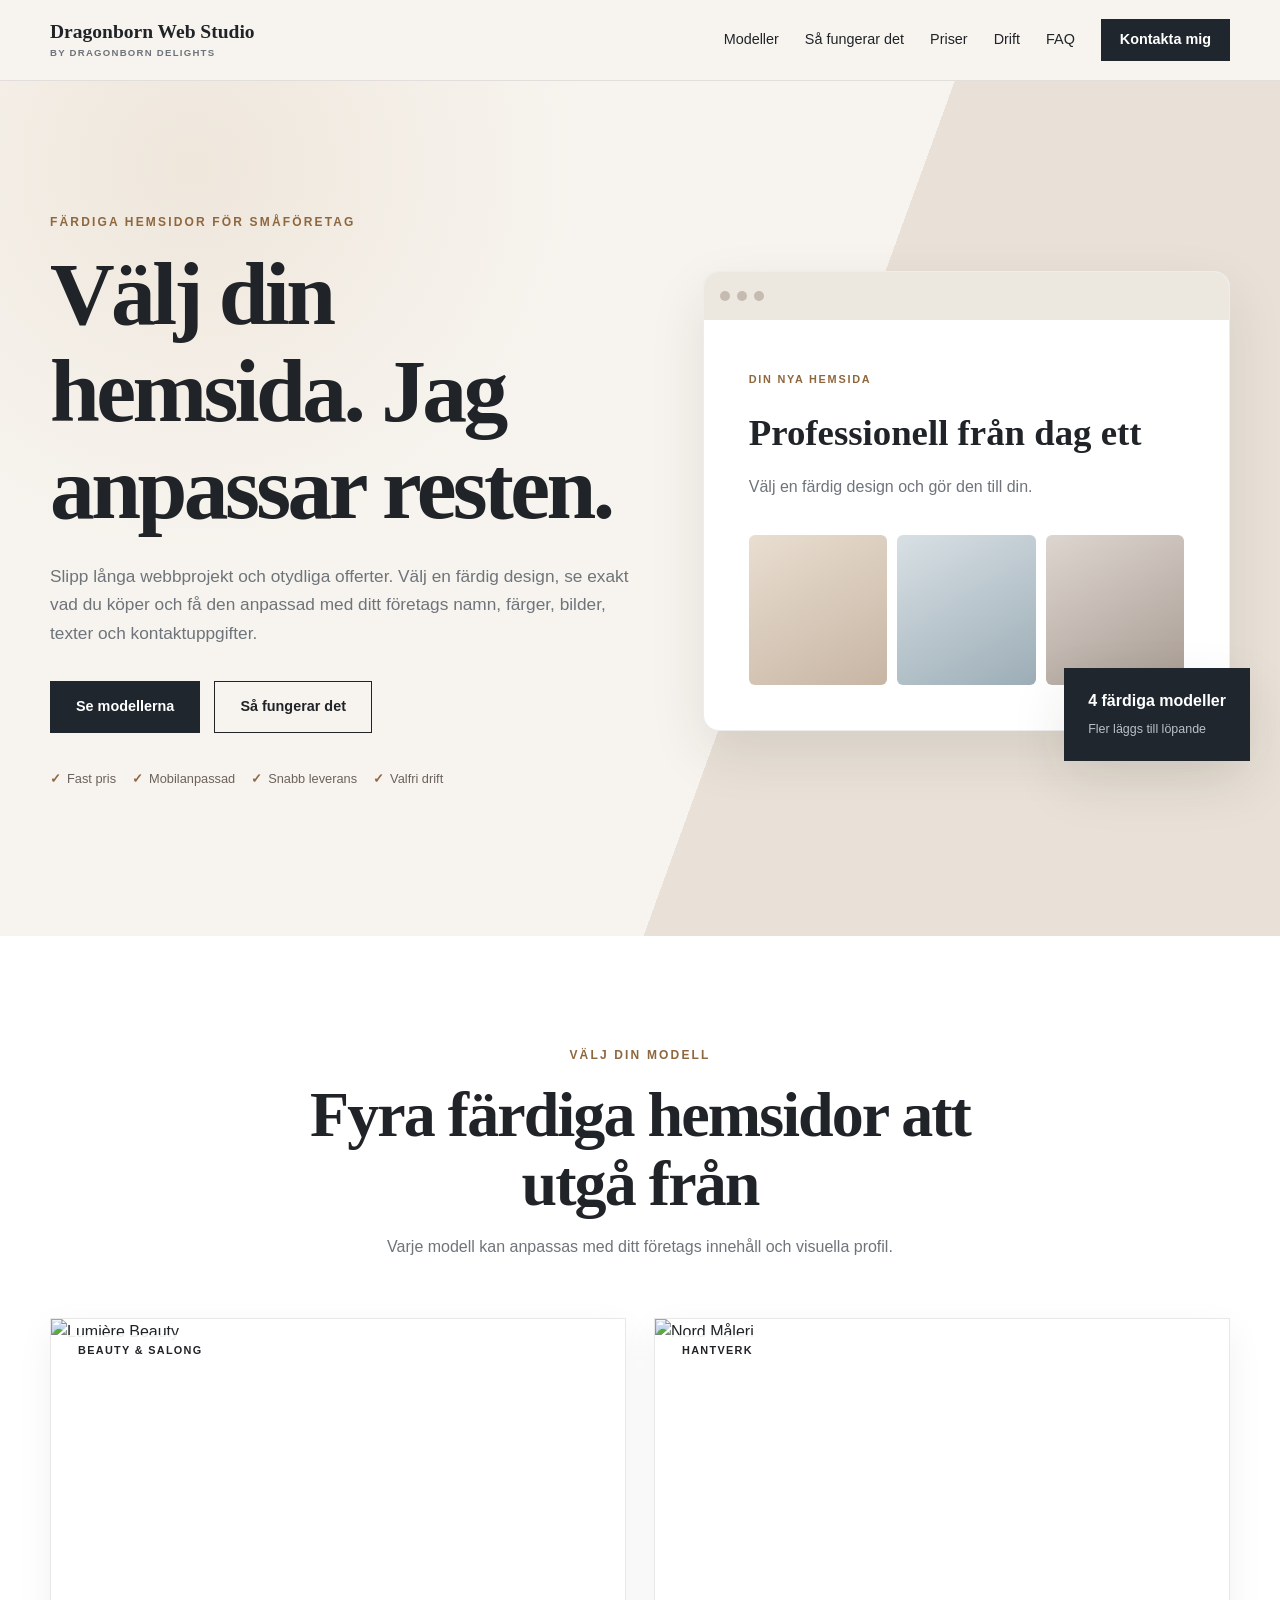
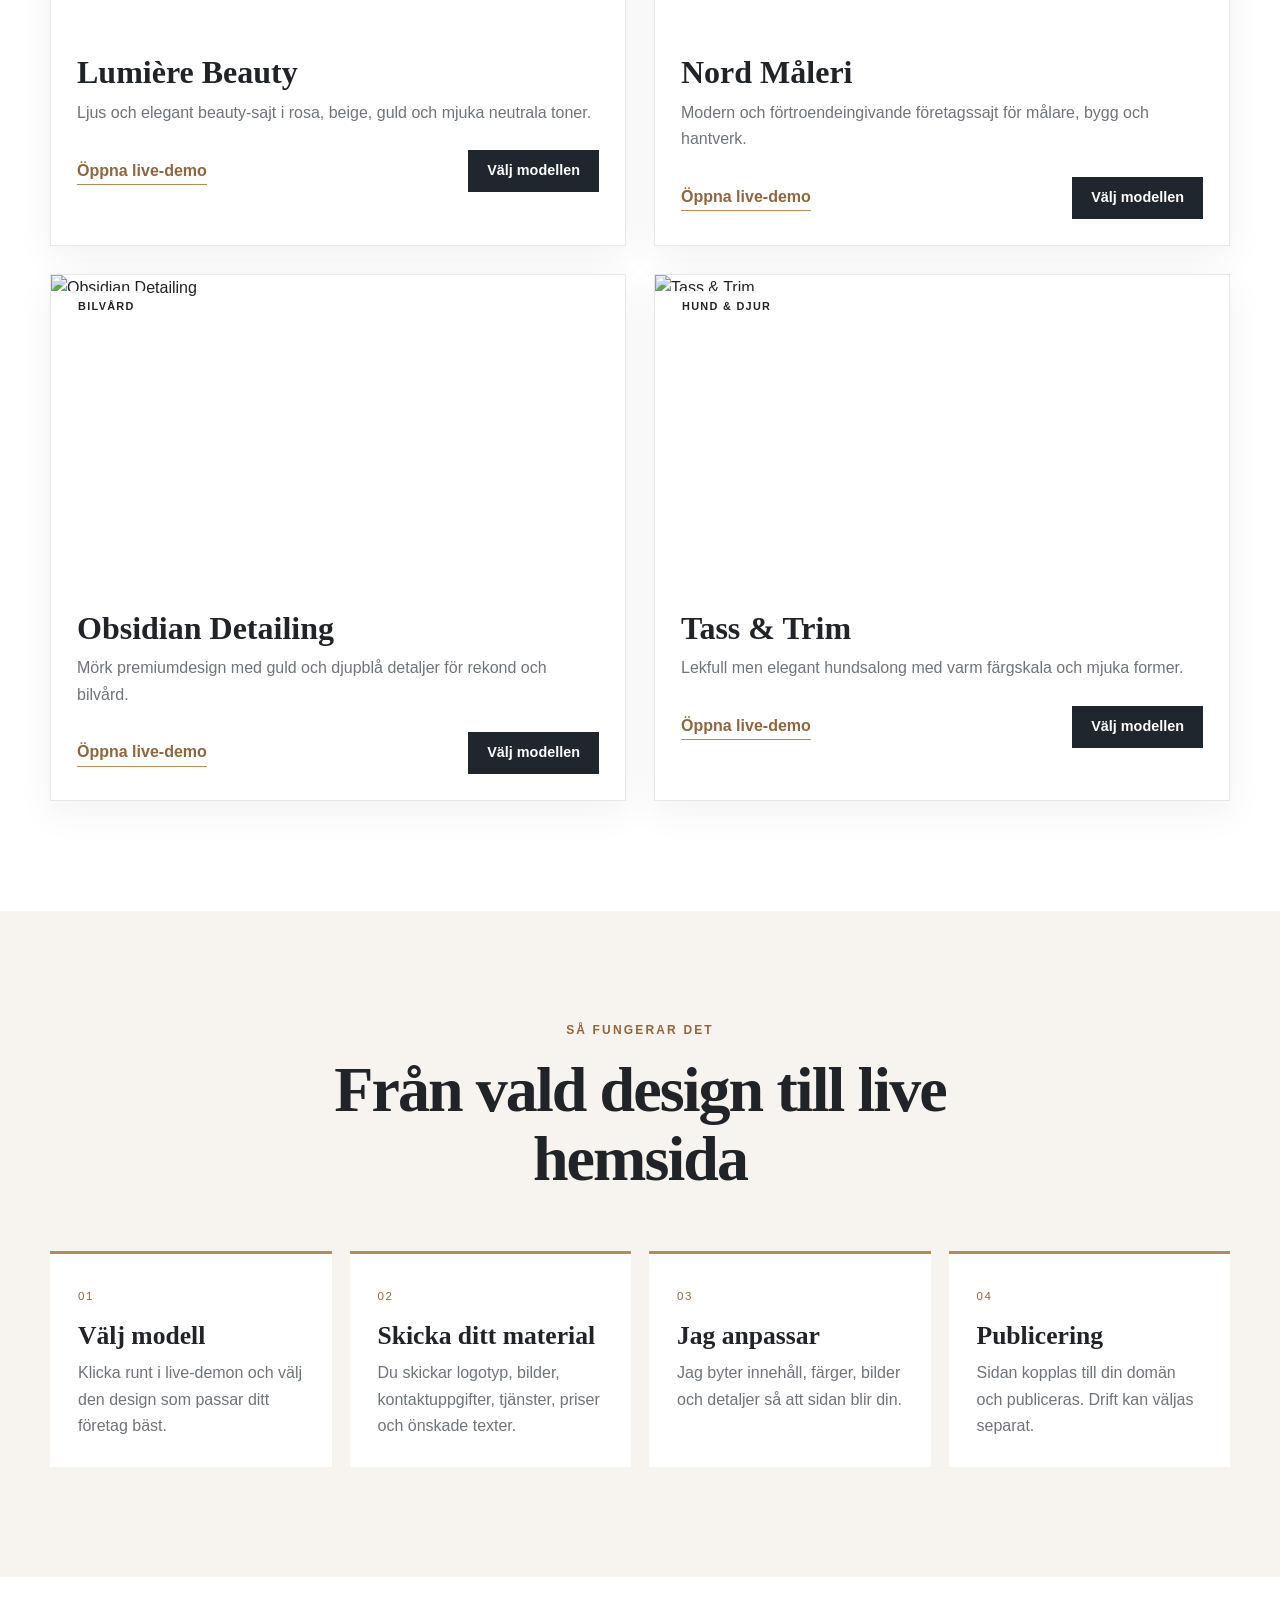
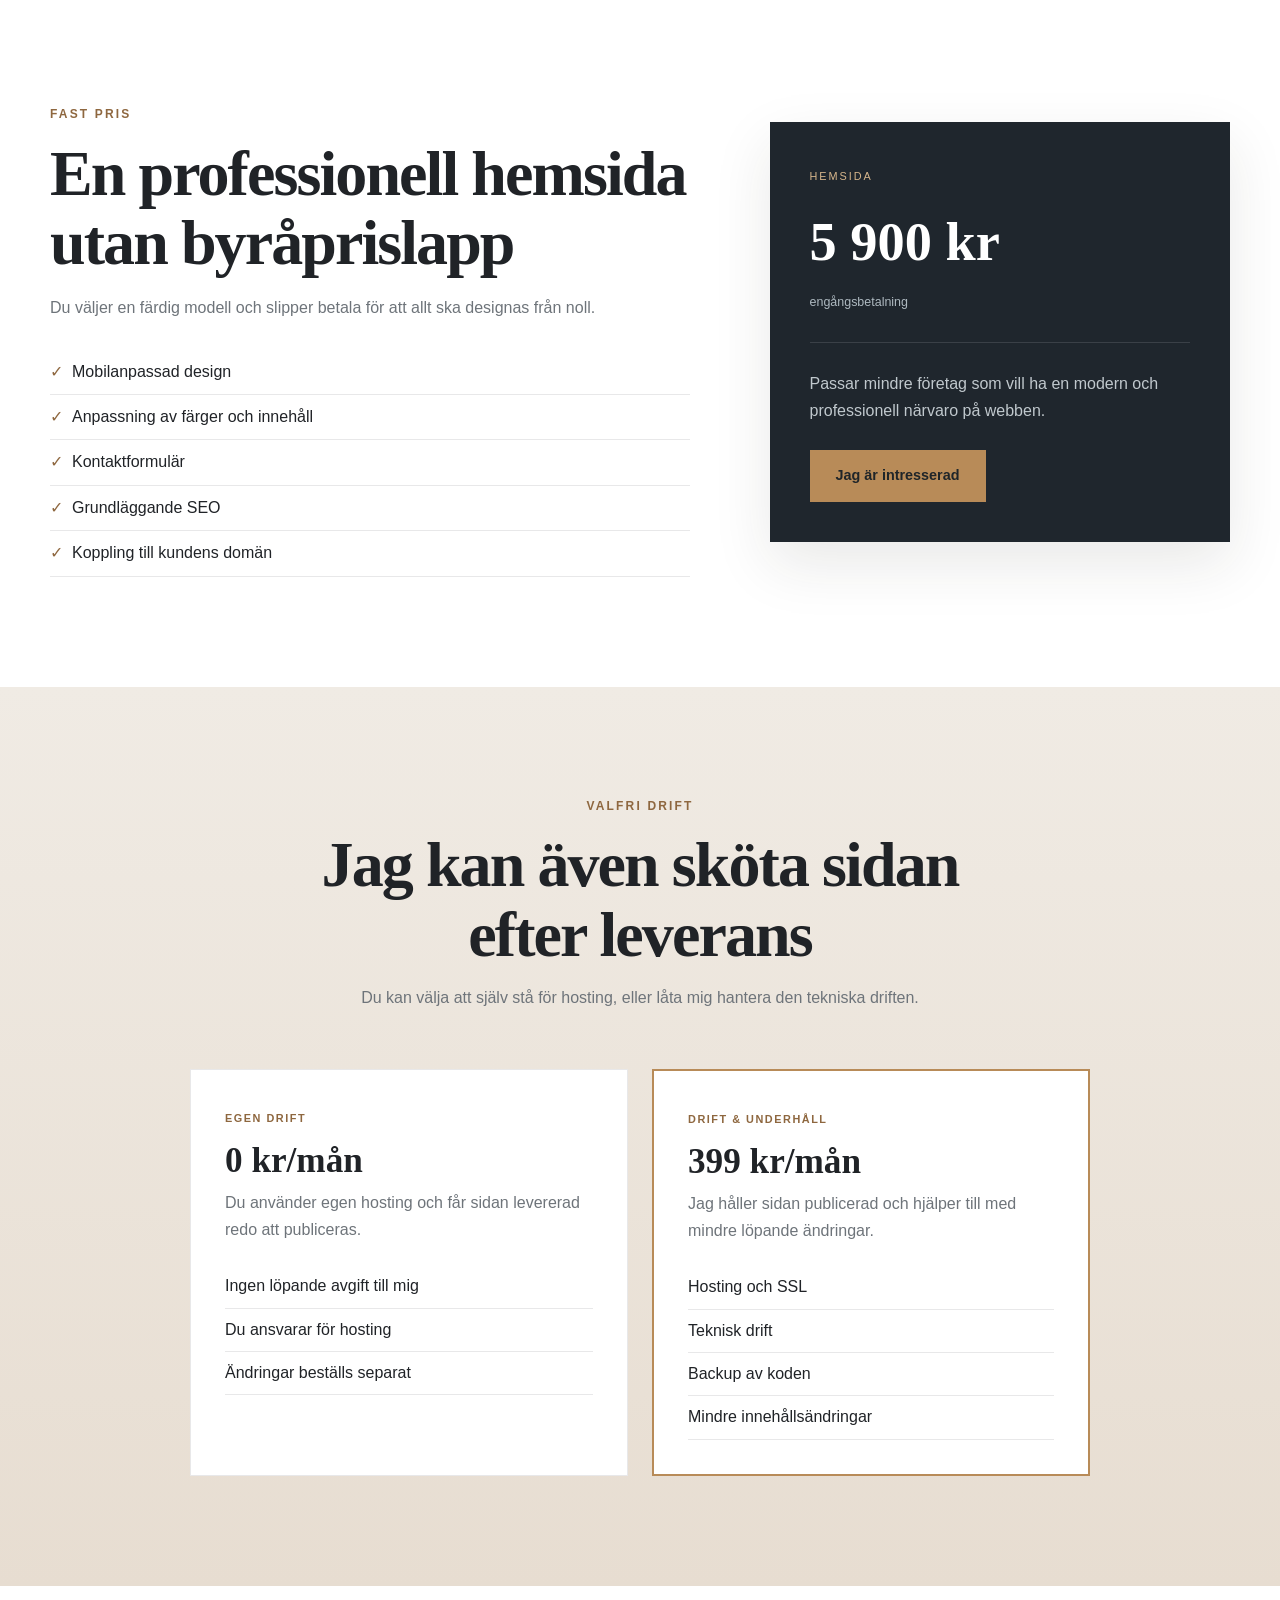
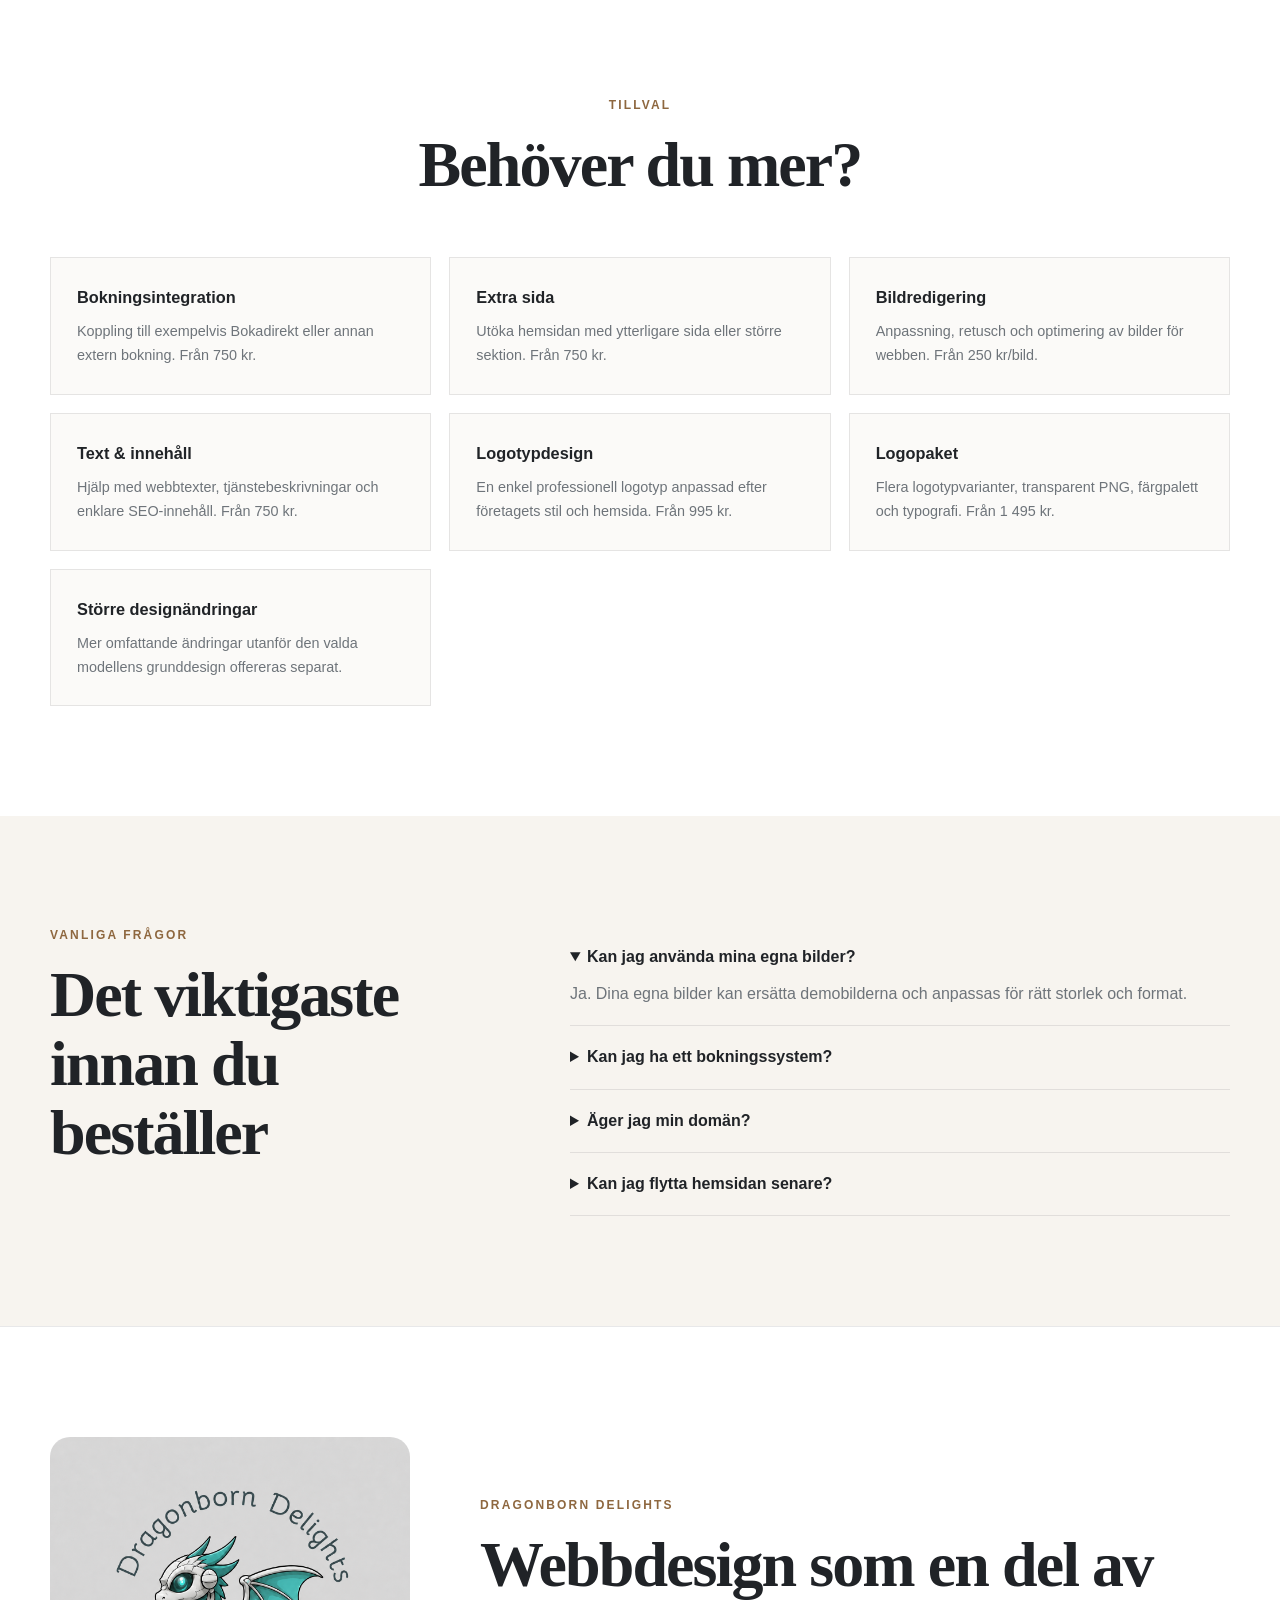
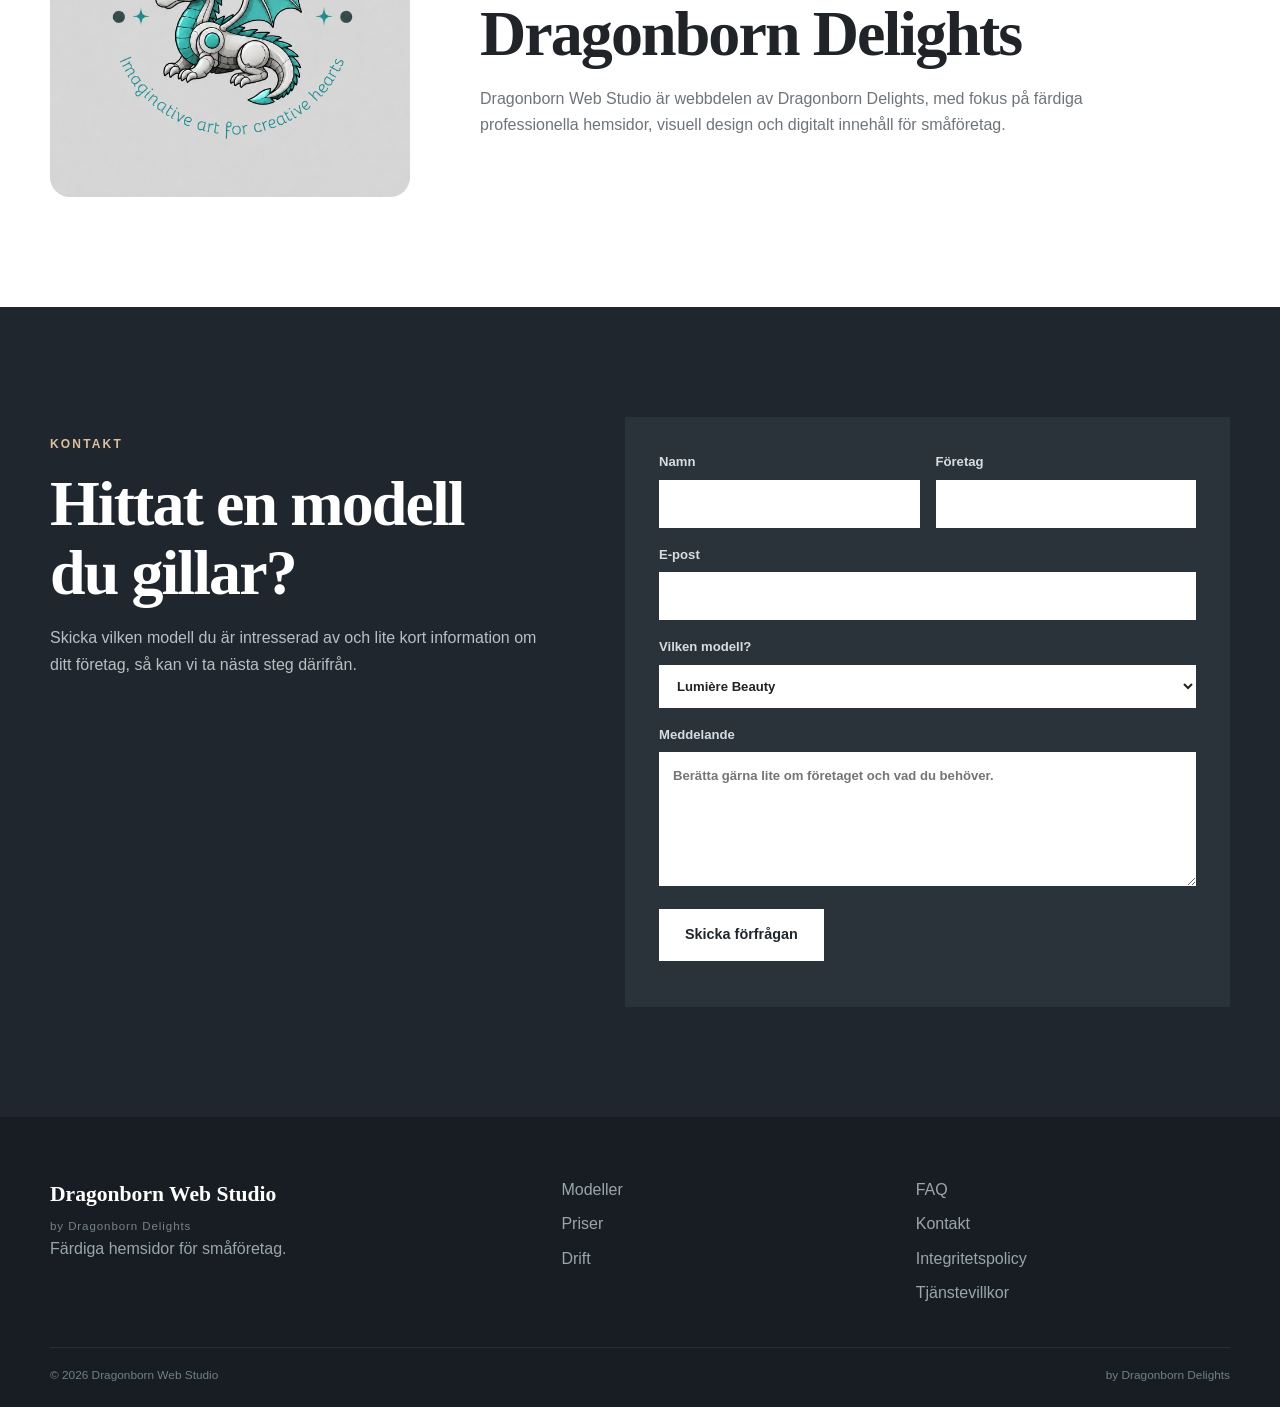
==== commit 488ef943: "Update legal pages for private seller" ====
--- a/index.html
+++ b/index.html
@@ -4,11 +4,8 @@
   <meta charset="UTF-8">
   <meta name="viewport" content="width=device-width, initial-scale=1.0">
   <meta name="description" content="Färdiga professionella hemsidor för småföretag. Välj en design, anpassa den till ditt företag och kom online snabbt.">
-  <title>Studio Webb | Färdiga hemsidor för småföretag</title>
-  <link rel="preconnect" href="https://fonts.googleapis.com">
-  <link rel="preconnect" href="https://fonts.gstatic.com" crossorigin>
-  <link href="https://fonts.googleapis.com/css2?family=DM+Sans:wght@400;500;600;700&family=Playfair+Display:wght@600;700&display=swap" rel="stylesheet">
-  <link rel="stylesheet" href="style.css">
+  <title>Dragonborn Web Studio | Färdiga hemsidor för småföretag</title>
+<link rel="stylesheet" href="style.css">
 </head>
 <body>
 
@@ -137,7 +134,7 @@
 
     <div class="price-card">
       <span class="price-label">HEMSIDA</span>
-      <strong class="price" data-site-price>5 900 kr exkl. moms</strong>
+      <strong class="price" data-site-price>5 900 kr</strong>
       <span class="price-note">engångsbetalning</span>
       <div class="divider"></div>
       <p>Passar mindre företag som vill ha en modern och professionell närvaro på webben.</p>
@@ -168,7 +165,7 @@
 
       <article class="featured">
         <span class="tag">DRIFT & UNDERHÅLL</span>
-        <h3 data-hosting-price>399 kr/mån exkl. moms</h3>
+        <h3 data-hosting-price>399 kr/mån</h3>
         <p>Jag håller sidan publicerad och hjälper till med mindre löpande ändringar.</p>
         <ul>
           <li>Hosting och SSL</li>
@@ -293,11 +290,13 @@
     <div>
       <a href="#faq">FAQ</a>
       <a href="#kontakt">Kontakt</a>
+      <a href="integritetspolicy.html">Integritetspolicy</a>
+      <a href="villkor.html">Tjänstevillkor</a>
     </div>
   </div>
   <div class="container footer-bottom">
-    <span data-copyright>© 2026 Studio Webb</span>
-    <span>Demo sales website</span>
+    <span data-copyright>© 2026 Dragonborn Web Studio</span>
+    <span>by Dragonborn Delights</span>
   </div>
 </footer>
 
--- a/style.css
+++ b/style.css
@@ -13,12 +13,12 @@
 }
 *{box-sizing:border-box;margin:0;padding:0}
 html{scroll-behavior:smooth}
-body{font-family:"DM Sans",sans-serif;background:var(--paper);color:var(--ink);line-height:1.65}
+body{font-family:Arial, Helvetica, sans-serif;background:var(--paper);color:var(--ink);line-height:1.65}
 a{text-decoration:none;color:inherit}
 button,input,textarea,select{font:inherit}
 .container{width:min(1180px,calc(100% - 40px));margin:auto}
 .section{padding:110px 0}
-h1,h2,h3{font-family:"Playfair Display",serif;line-height:1.08}
+h1,h2,h3{font-family:Georgia, "Times New Roman", serif;line-height:1.08}
 h1{font-size:clamp(3.8rem,7vw,6.8rem);letter-spacing:-.04em}
 h2{font-size:clamp(2.7rem,5vw,4.6rem);letter-spacing:-.03em}
 h3{font-size:1.6rem}
@@ -27,7 +27,7 @@
 .eyebrow.light{color:#dbc09d}
 .site-header{position:sticky;top:0;z-index:1000;background:rgba(247,244,239,.92);backdrop-filter:blur(14px);border-bottom:1px solid var(--line)}
 .nav-wrap{min-height:80px;display:flex;align-items:center;justify-content:space-between}
-.brand{font-family:"Playfair Display",serif;font-size:1.45rem;font-weight:700}
+.brand{font-family:Georgia, "Times New Roman", serif;font-size:1.45rem;font-weight:700}
 .main-nav{display:flex;align-items:center;gap:26px;font-size:.9rem}
 .menu-toggle{display:none;background:none;border:0}.menu-toggle span{display:block;width:25px;height:2px;background:var(--ink);margin:5px 0}
 .btn{display:inline-flex;align-items:center;justify-content:center;min-height:52px;padding:0 25px;background:var(--dark);border:1px solid var(--dark);color:#fff;font-weight:700;font-size:.9rem;transition:.2s}
@@ -86,12 +86,12 @@
   line-height:1.05;
 }
 .brand-lockup strong{
-  font-family:"Playfair Display",serif;
+  font-family:Georgia, "Times New Roman", serif;
   font-size:1.22rem;
 }
 .brand-lockup small{
   margin-top:5px;
-  font-family:"DM Sans",sans-serif;
+  font-family:Arial, Helvetica, sans-serif;
   font-size:.60rem;
   letter-spacing:.13em;
   text-transform:uppercase;
@@ -140,3 +140,50 @@
     text-align:center;
   }
 }
+
+
+.legal-main{
+  padding:120px 0 80px;
+  background:#fbfaf7;
+}
+.legal-card{
+  max-width:900px;
+  margin:0 auto;
+  background:#fff;
+  border:1px solid var(--line);
+  border-radius:24px;
+  padding:48px;
+}
+.legal-card h1{
+  margin-bottom:12px;
+}
+.legal-card h2{
+  margin-top:34px;
+  margin-bottom:10px;
+  font-size:1.35rem;
+}
+.legal-card p,
+.legal-card li{
+  color:var(--muted);
+  line-height:1.75;
+}
+.legal-card ul{
+  padding-left:22px;
+}
+.legal-meta{
+  margin-bottom:28px;
+}
+.legal-warning{
+  padding:18px 20px;
+  margin:24px 0;
+  border:1px solid #c8b89b;
+  border-radius:14px;
+  background:#faf6ee;
+}
+.legal-back{
+  display:inline-block;
+  margin-bottom:26px;
+}
+@media(max-width:700px){
+  .legal-card{padding:28px 22px}
+}
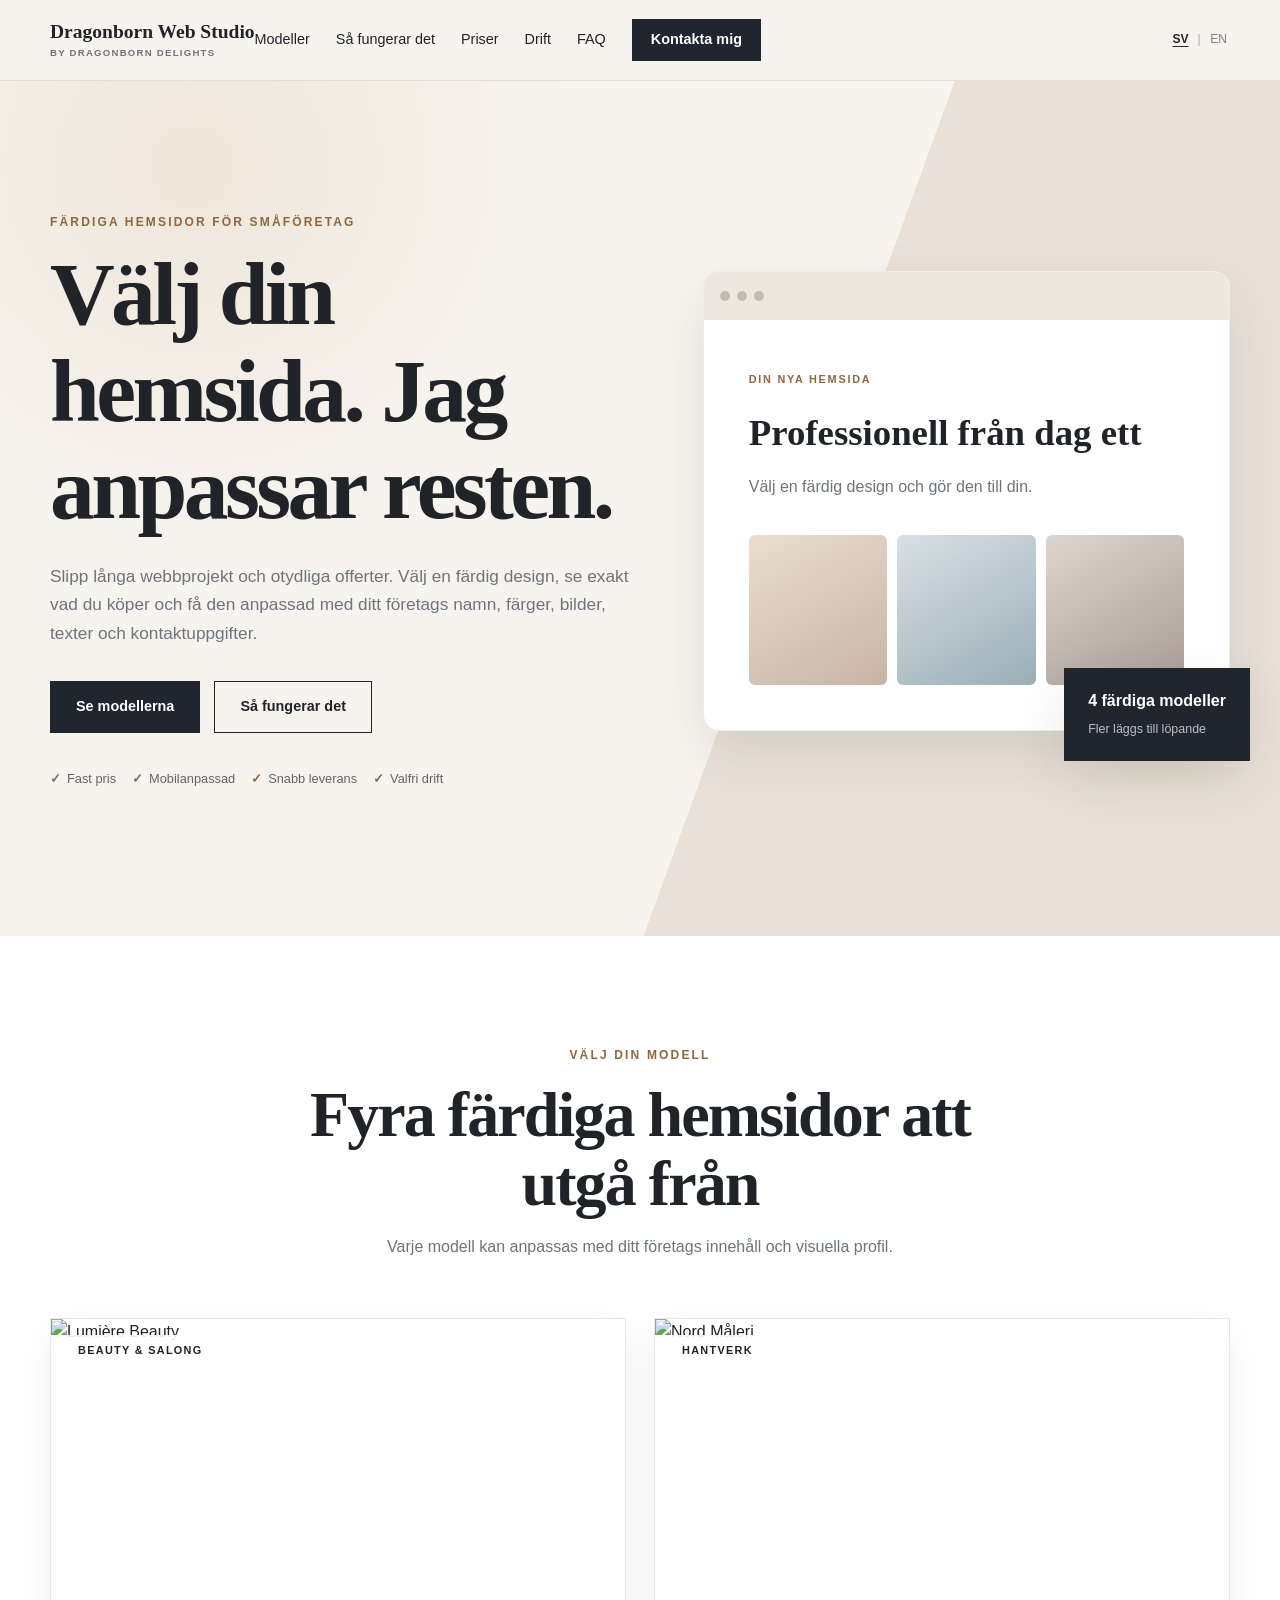
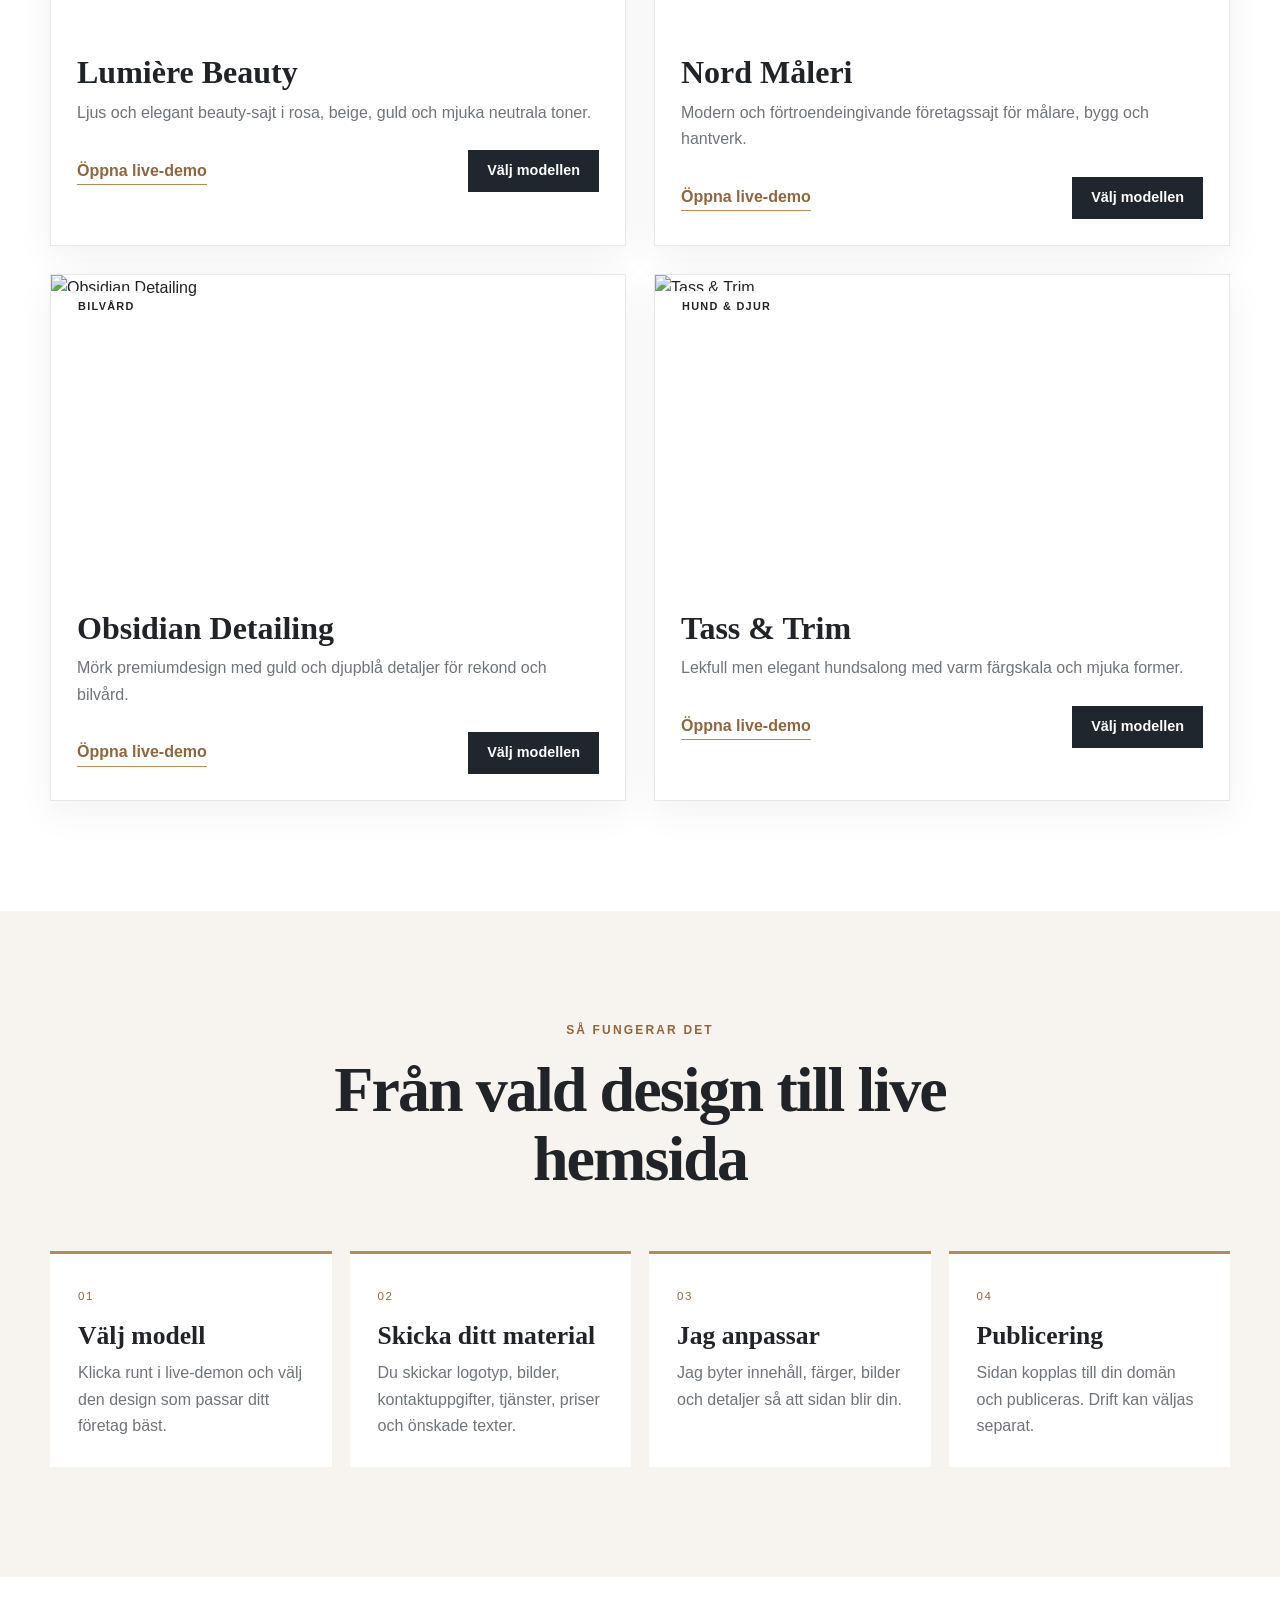
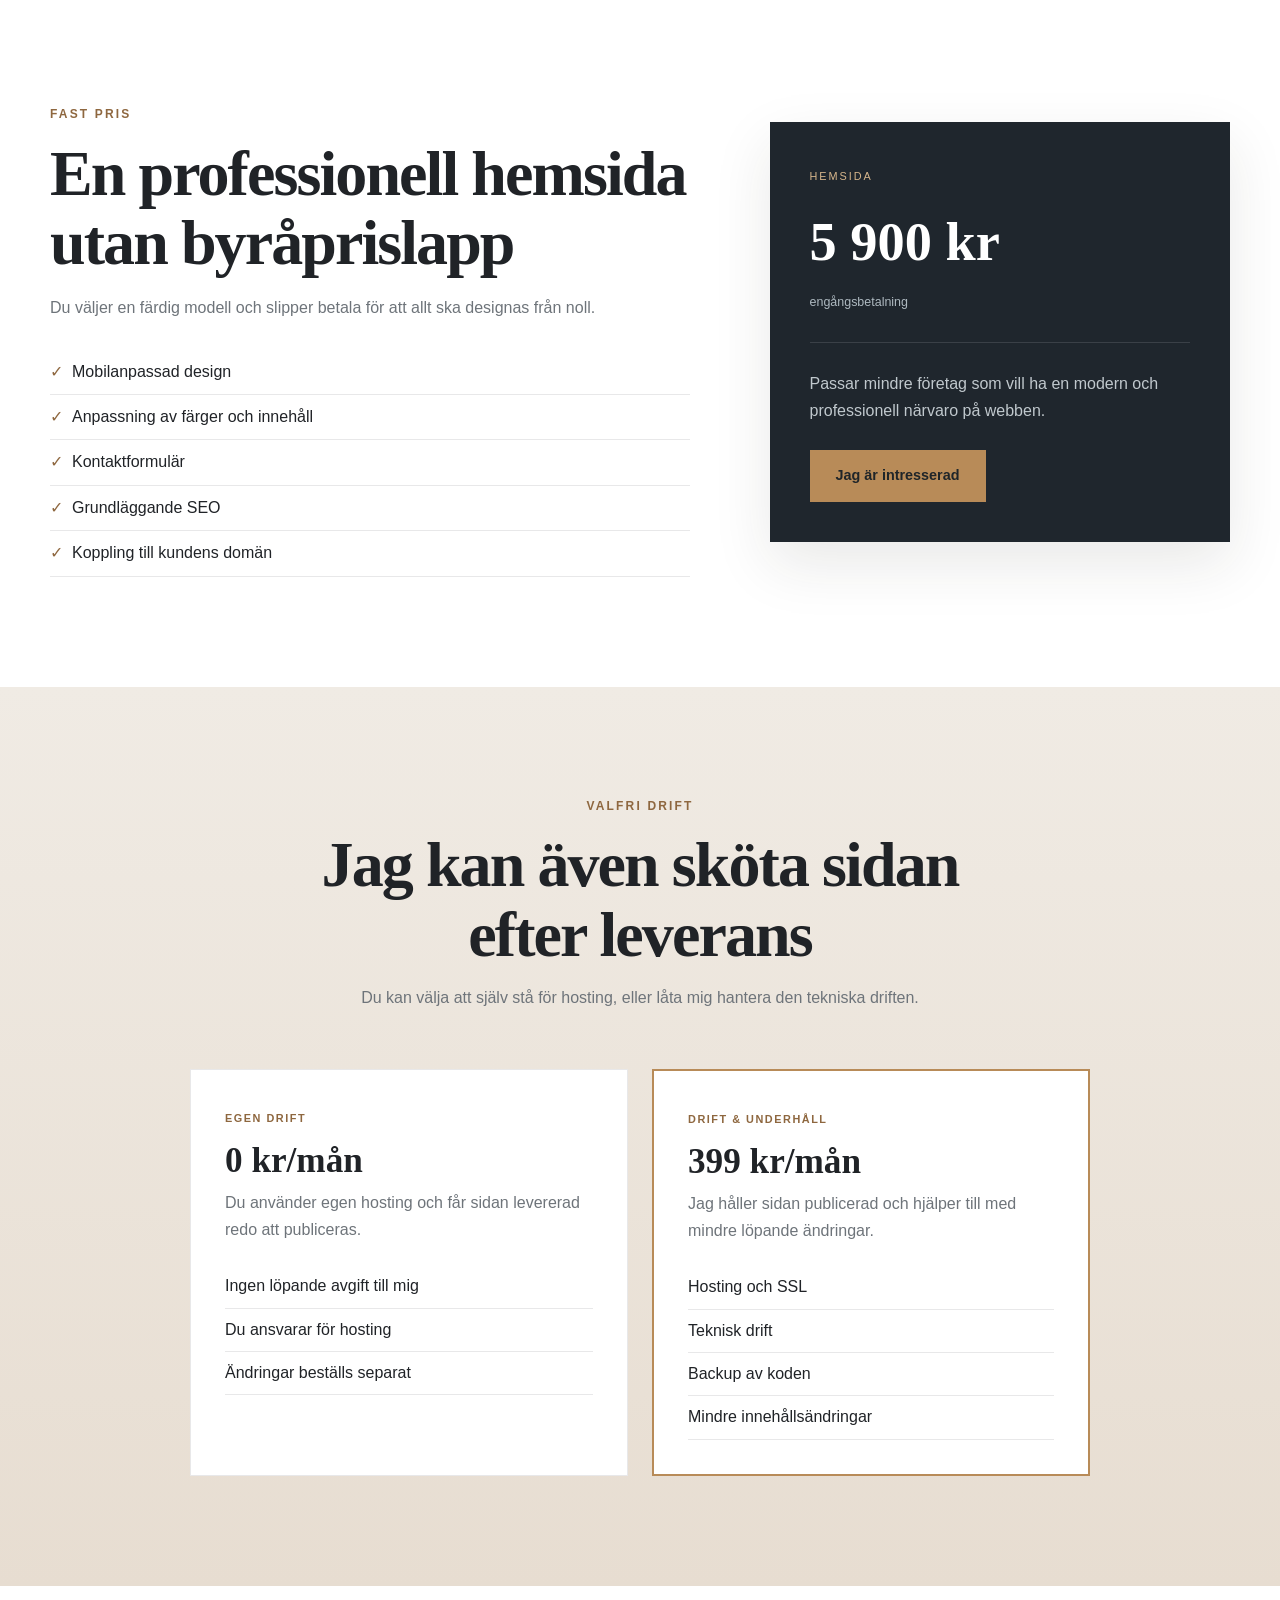
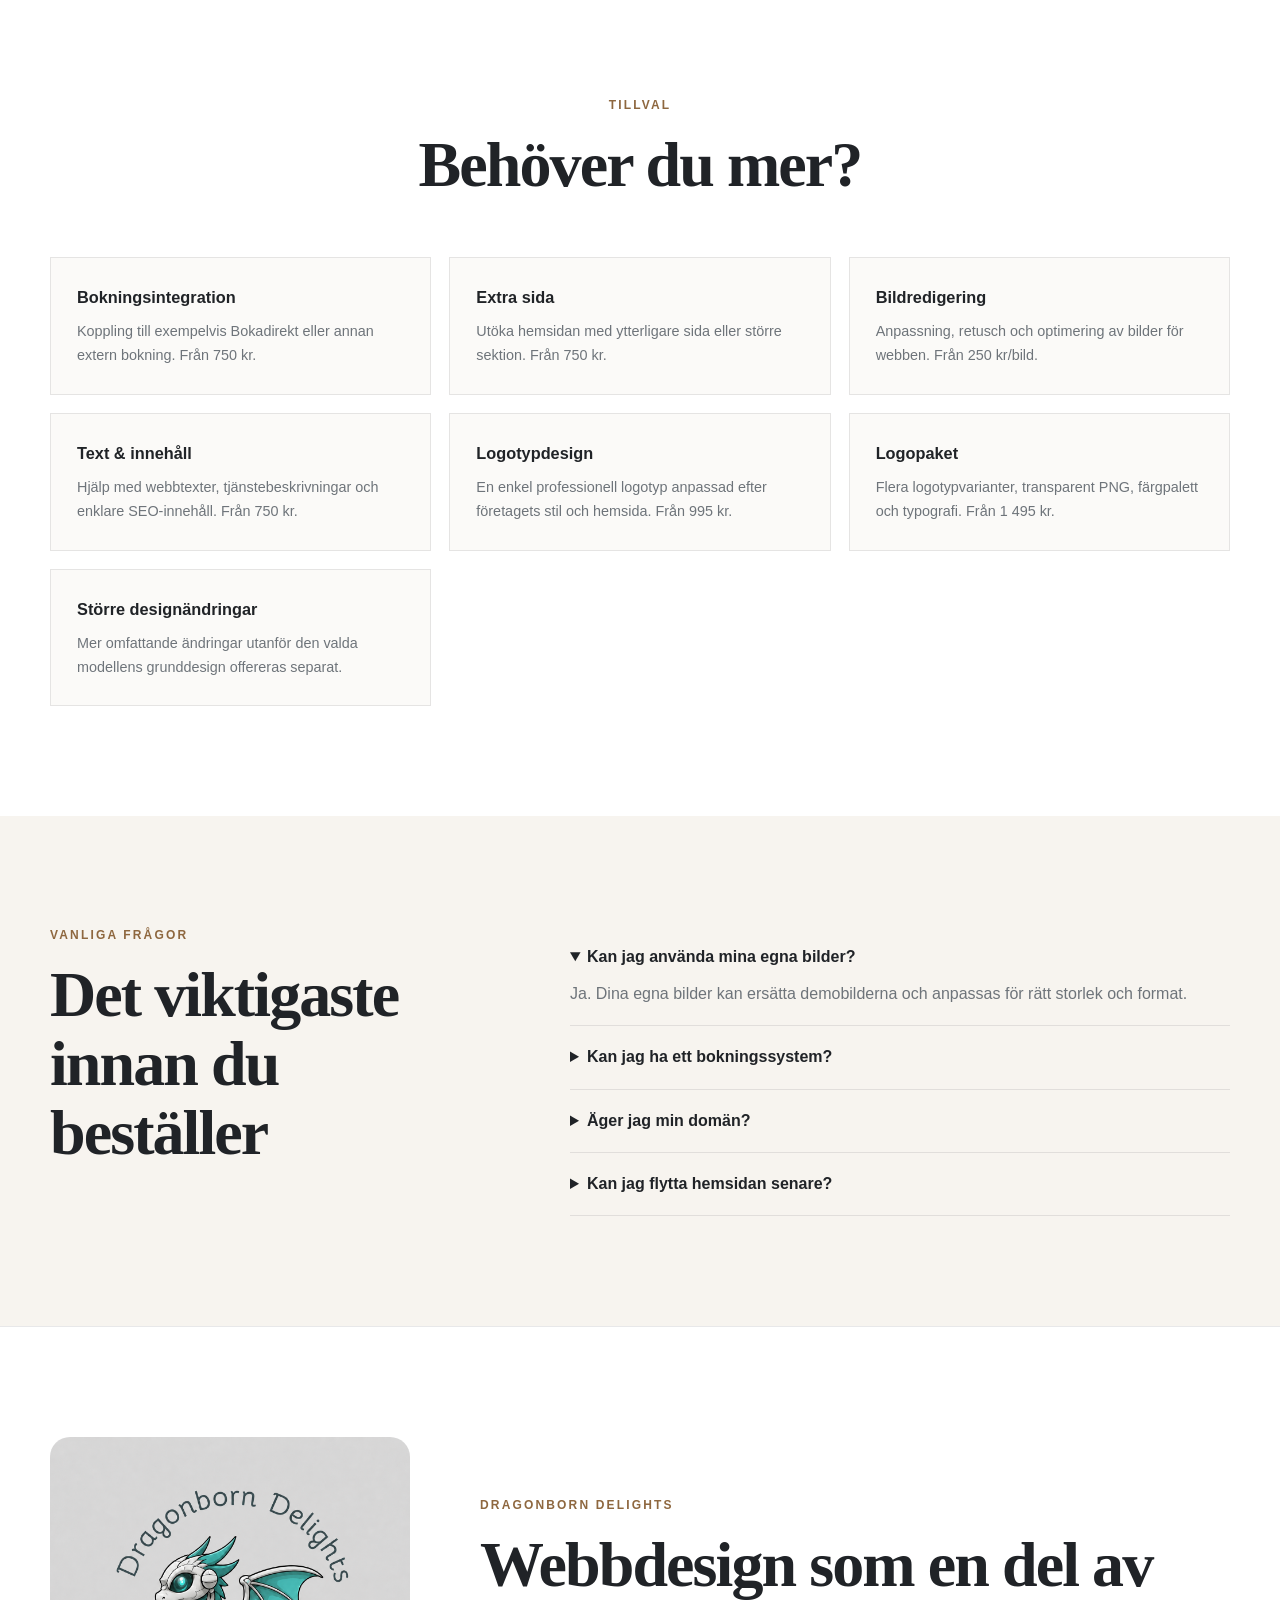
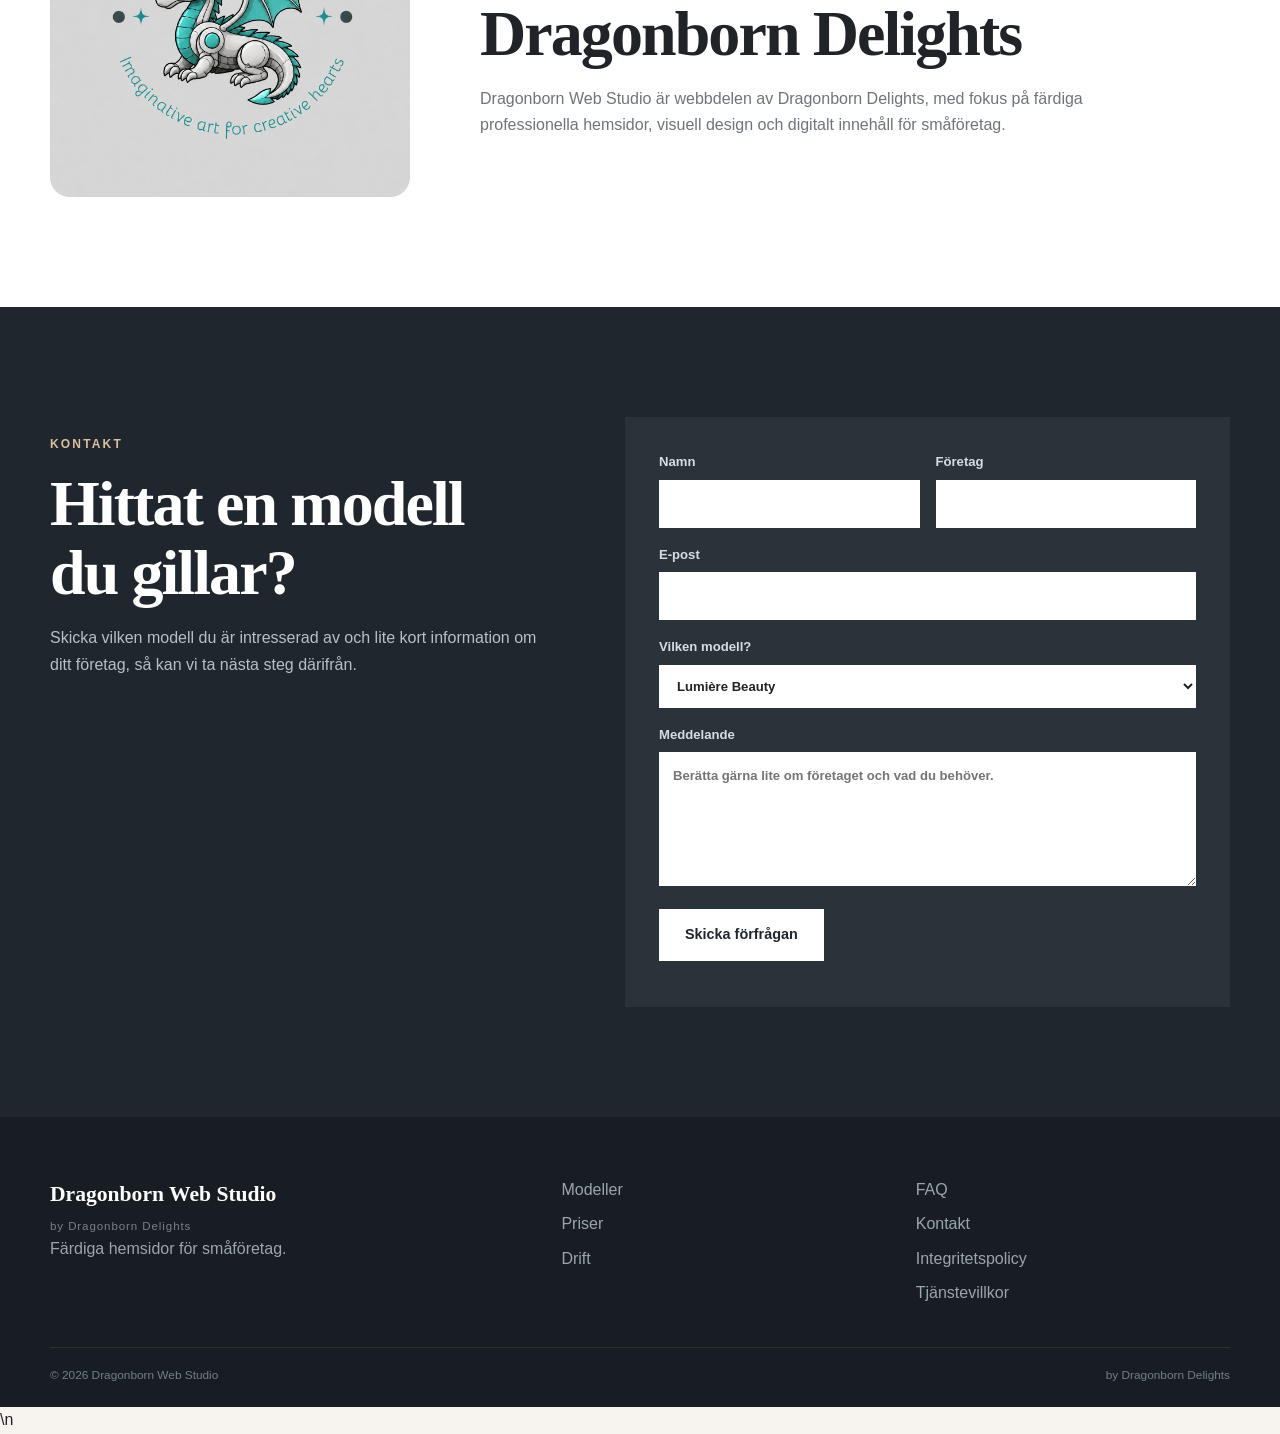
==== commit 140af2ac: "Add Swedish and English language switch" ====
--- a/index.html
+++ b/index.html
@@ -300,7 +300,7 @@
   </div>
 </footer>
 
-<script src="config.js"></script>
+<script src="config.js"></script>\n  <script src="lang.js"></script>
 <script src="script.js"></script>
 </body>
 </html>
--- a/style.css
+++ b/style.css
@@ -187,3 +187,12 @@
 @media(max-width:700px){
   .legal-card{padding:28px 22px}
 }
+
+
+.lang-switch{display:flex;align-items:center;gap:6px;margin-left:auto;font-family:Arial,Helvetica,sans-serif;font-size:12px;letter-spacing:.06em;white-space:nowrap}
+.lang-switch button{appearance:none;border:0;background:transparent;color:inherit;opacity:.55;font:inherit;cursor:pointer;padding:6px 3px}
+.lang-switch button.active{opacity:1;font-weight:700;text-decoration:underline;text-underline-offset:3px}
+.lang-switch span{opacity:.35}
+@media(max-width:900px){.lang-switch{margin-left:10px}}
+.legal-card>.lang-switch{position:absolute;top:24px;right:28px}
+.legal-card{position:relative}
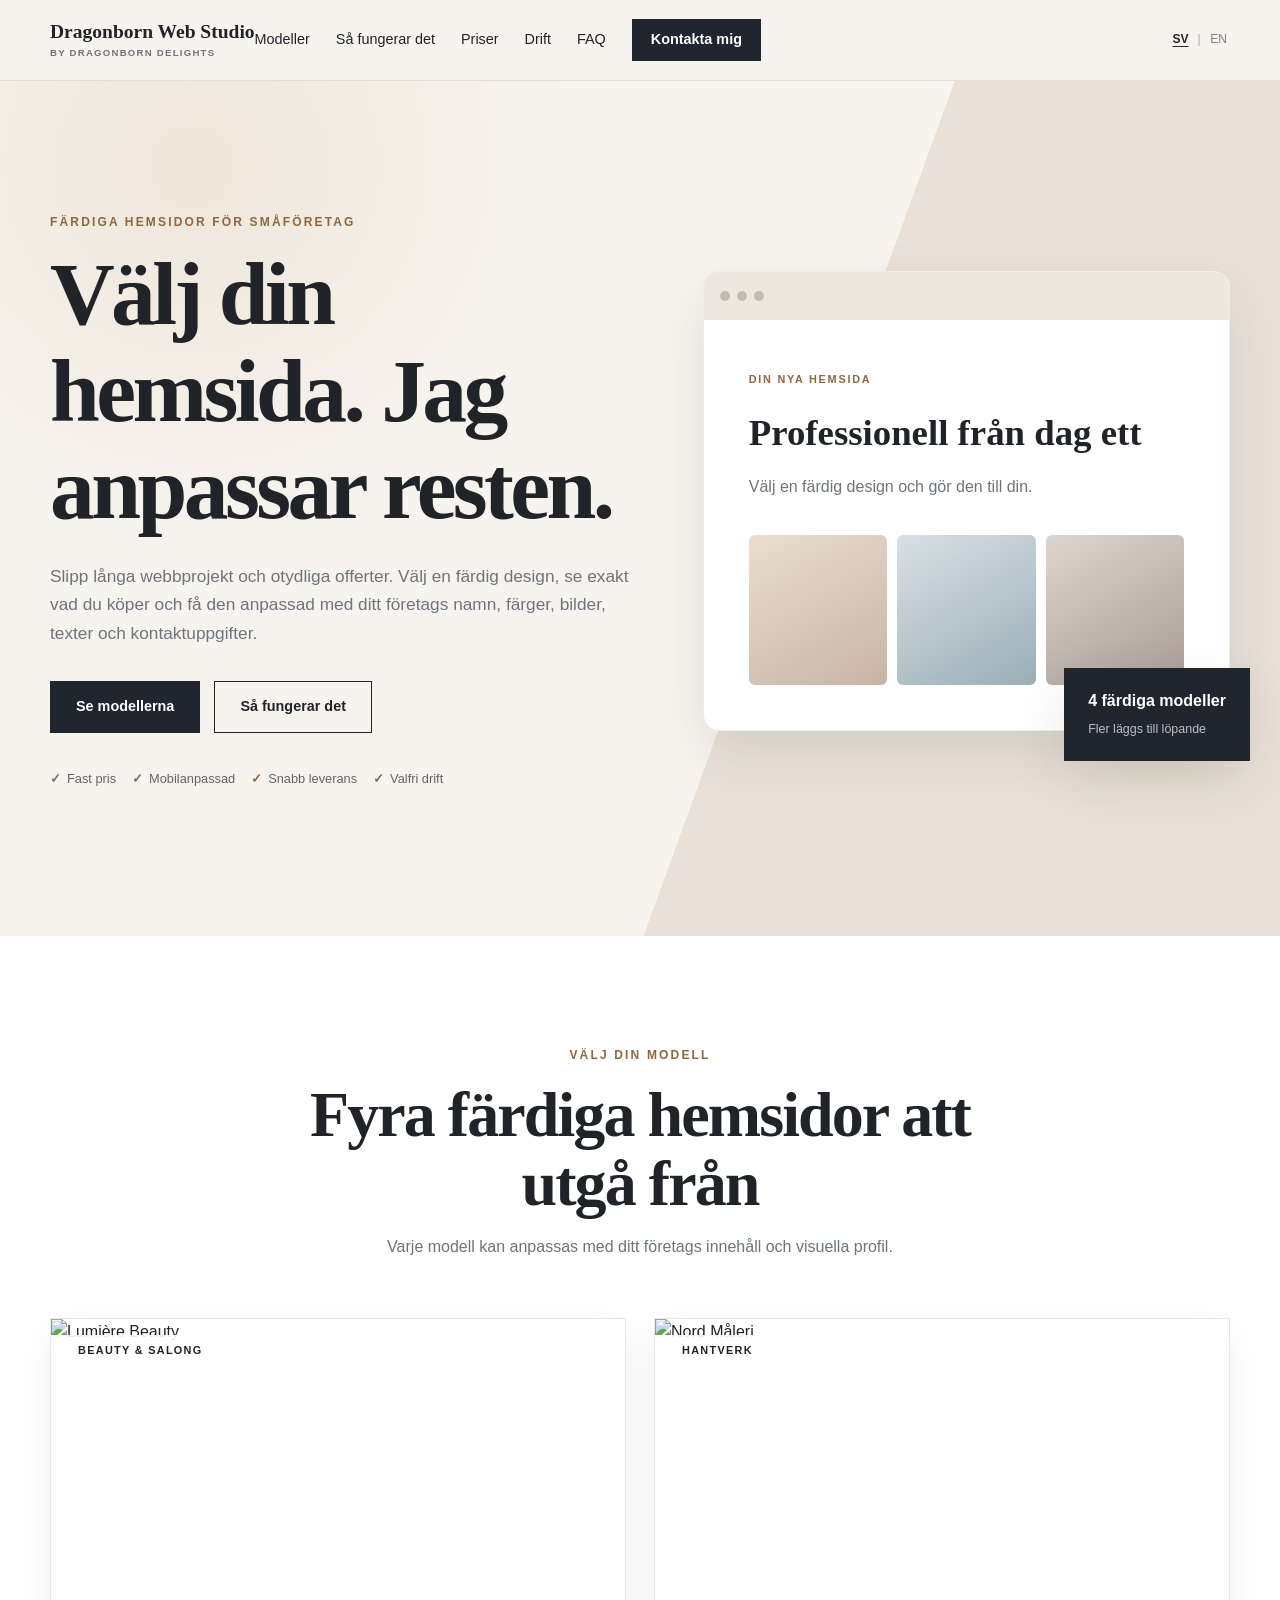
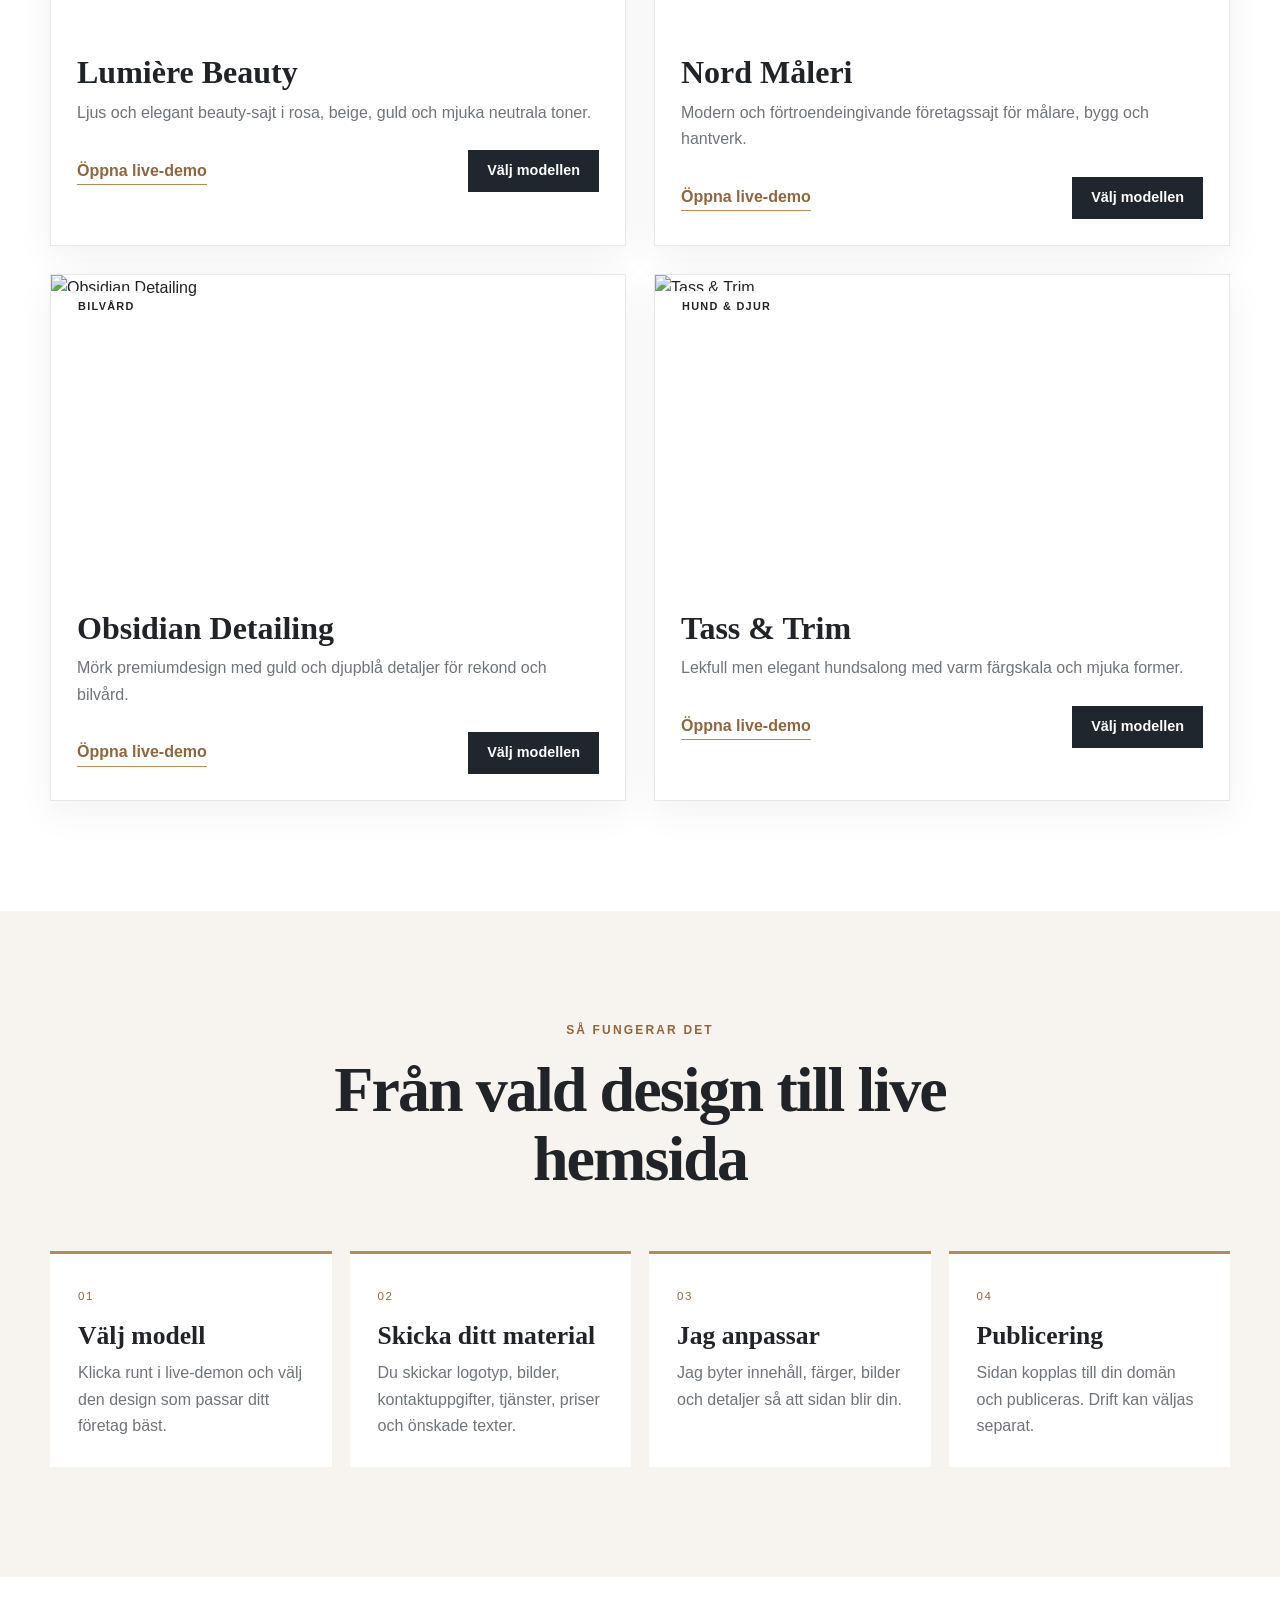
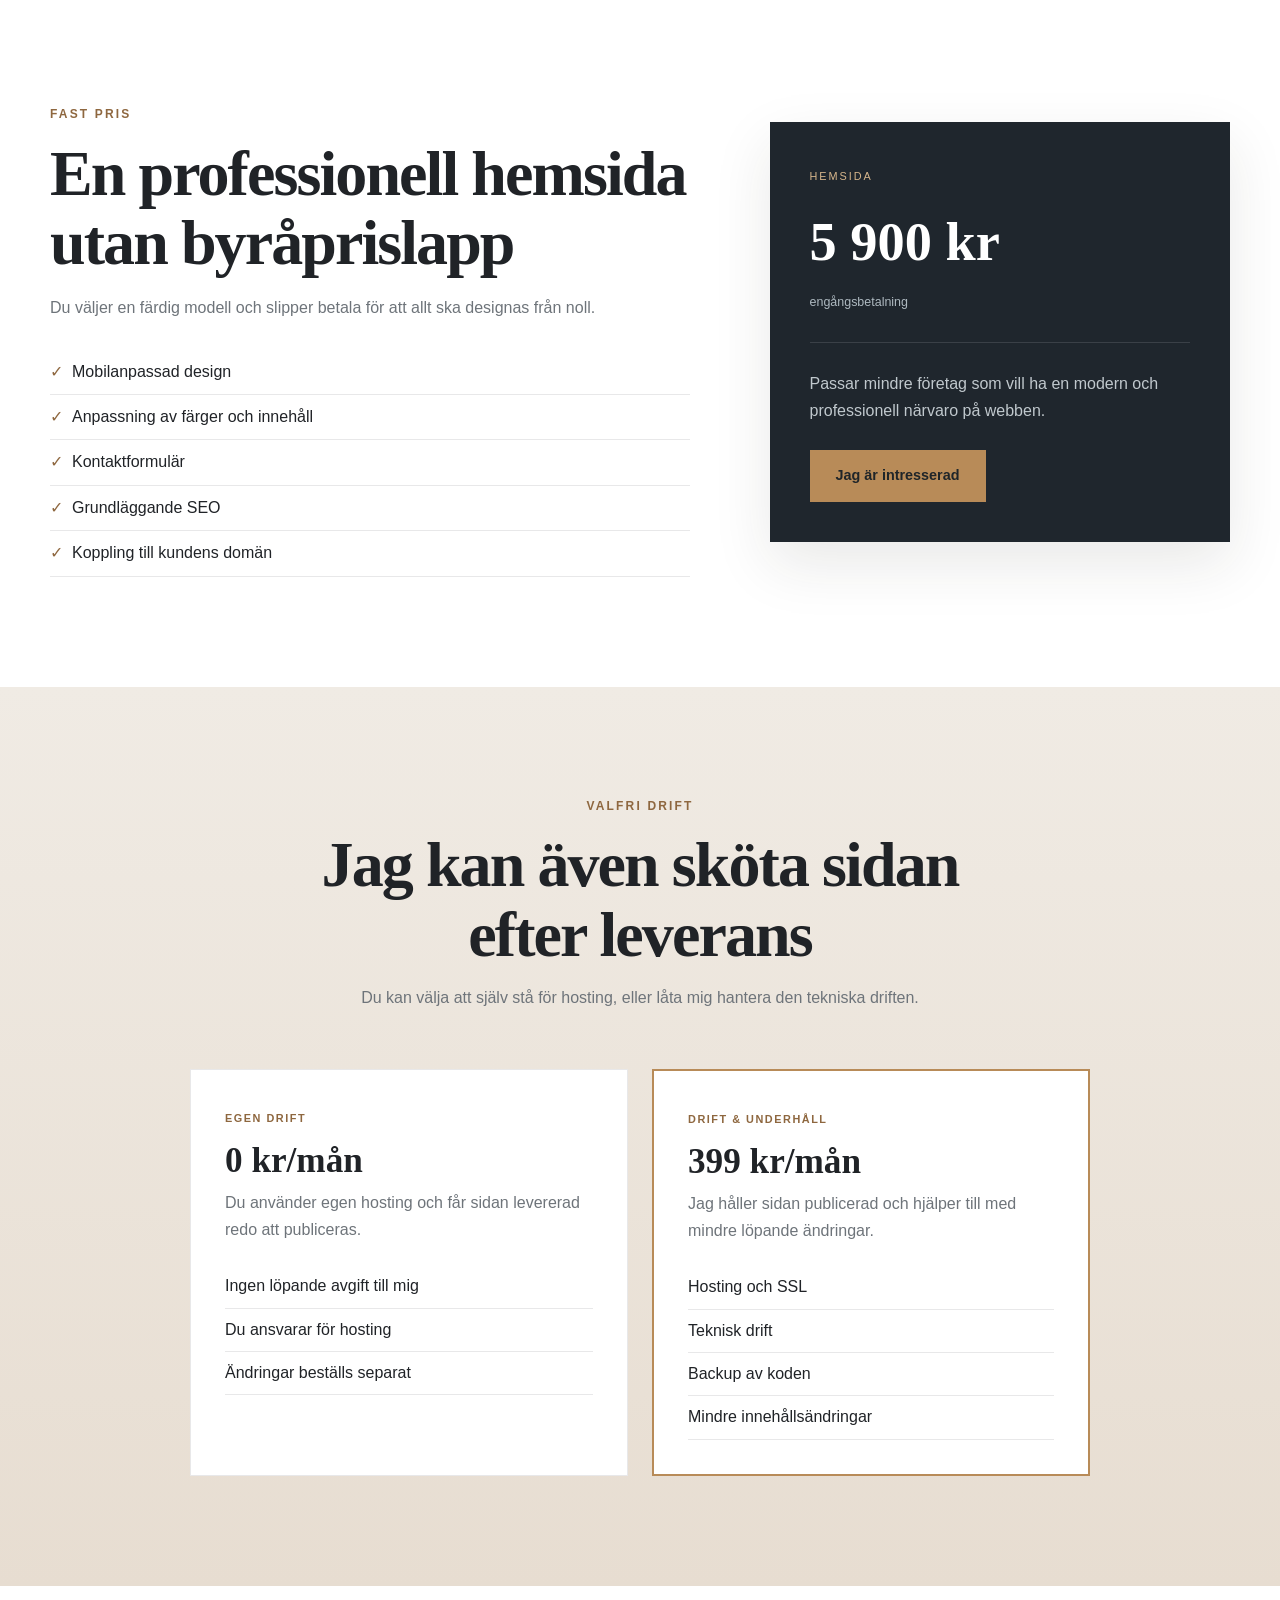
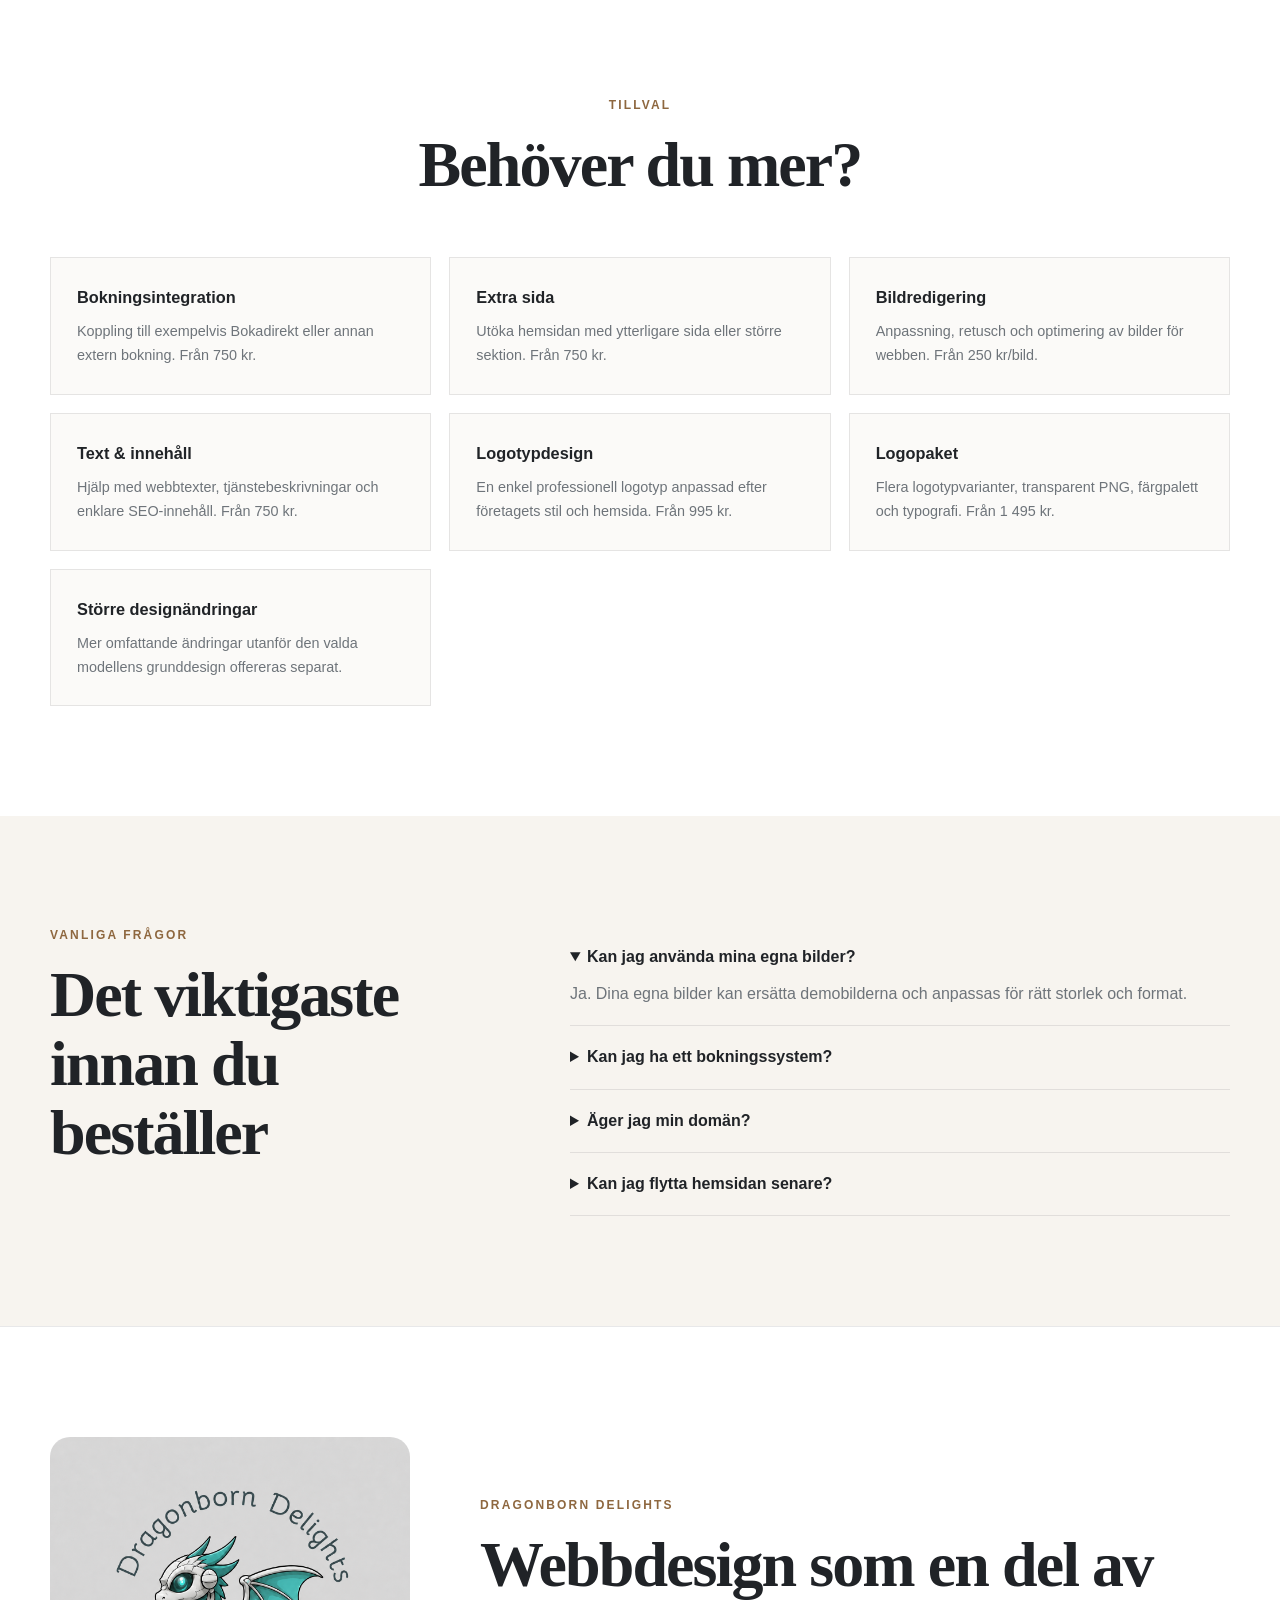
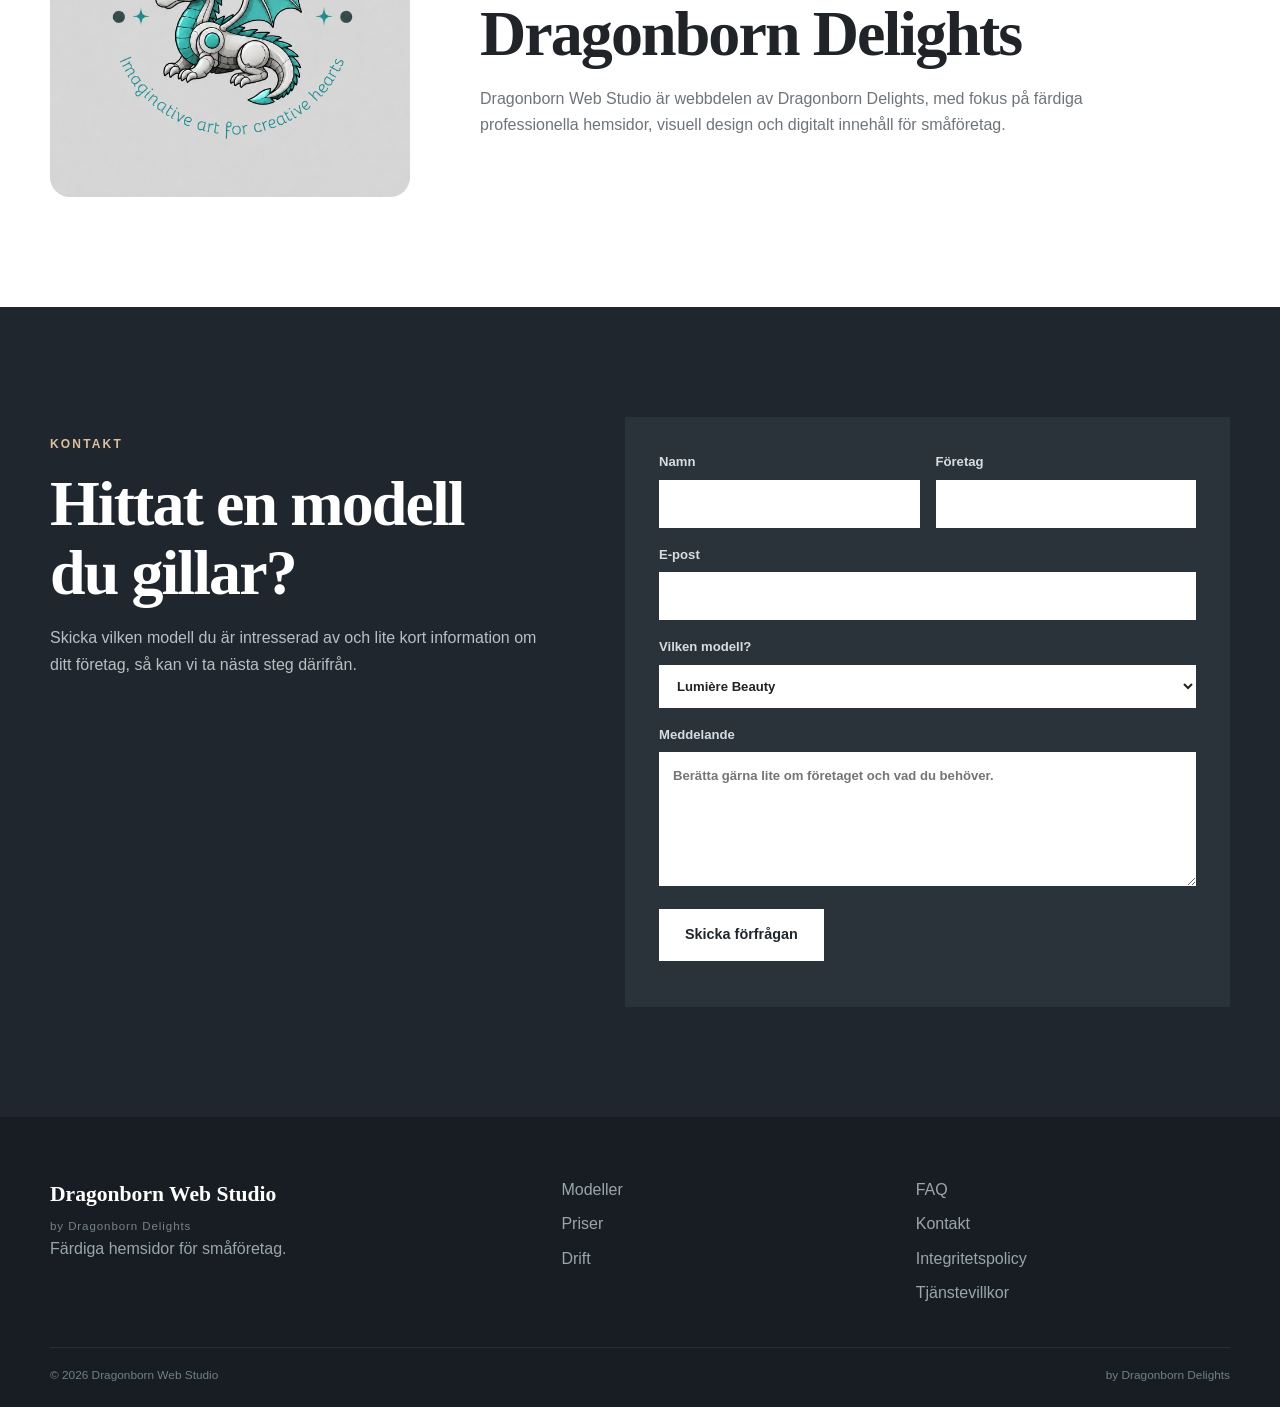
==== commit 26564d17: "Fix complete English translation" ====
--- a/index.html
+++ b/index.html
@@ -300,7 +300,8 @@
   </div>
 </footer>
 
-<script src="config.js"></script>\n  <script src="lang.js"></script>
+<script src="config.js"></script>
+  <script src="lang.js"></script>
 <script src="script.js"></script>
 </body>
 </html>
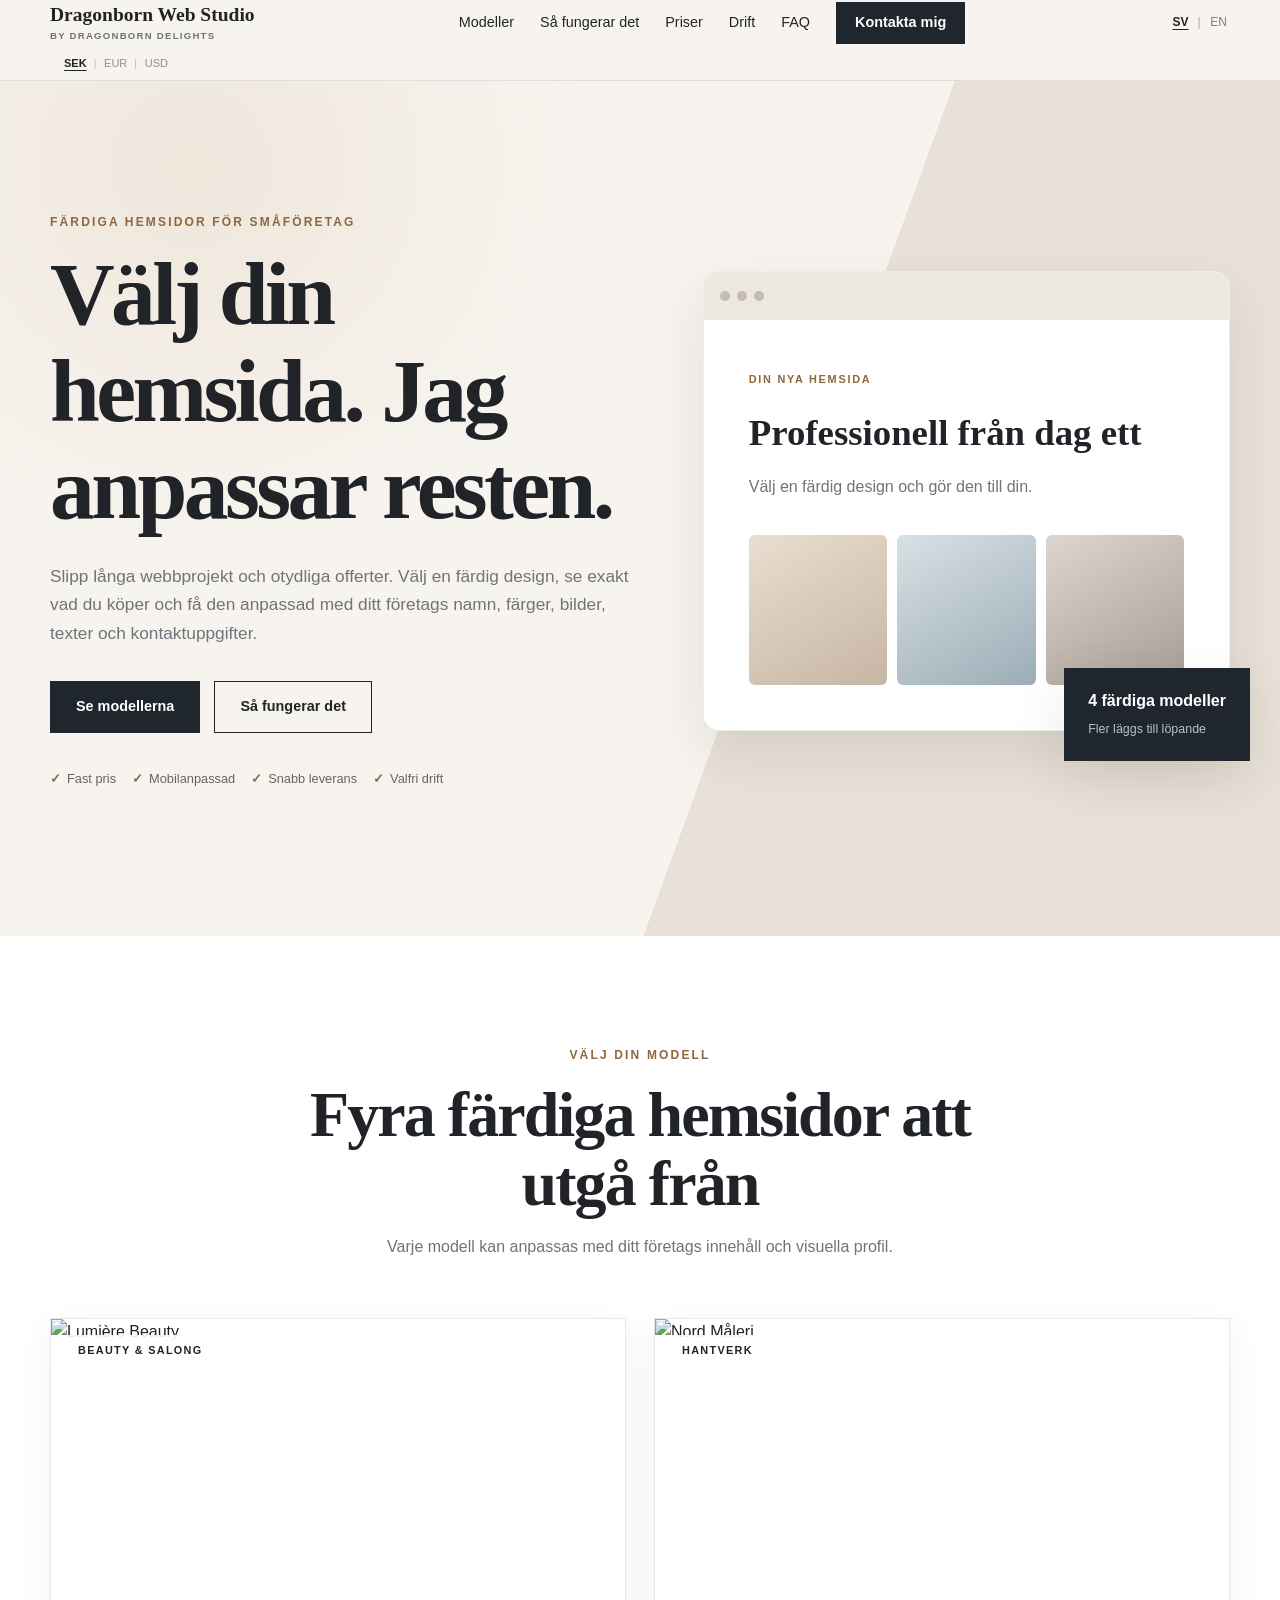
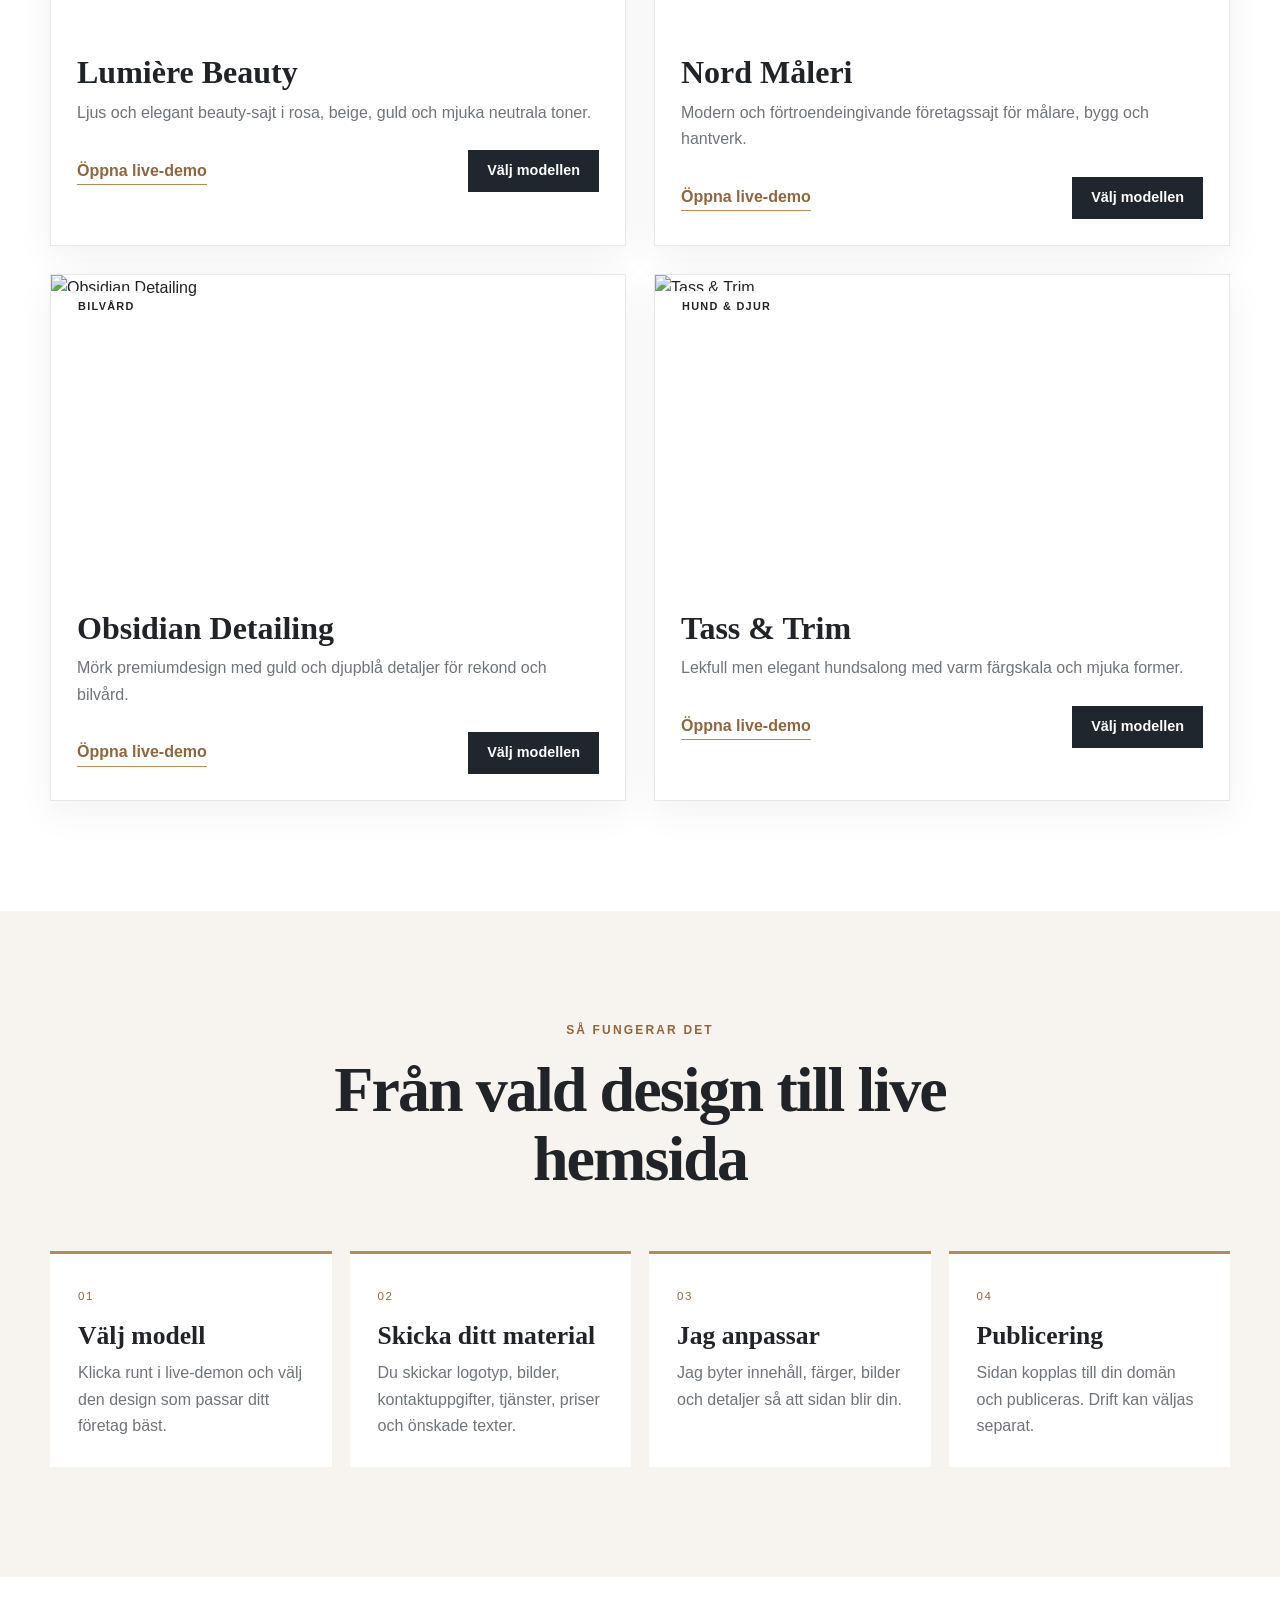
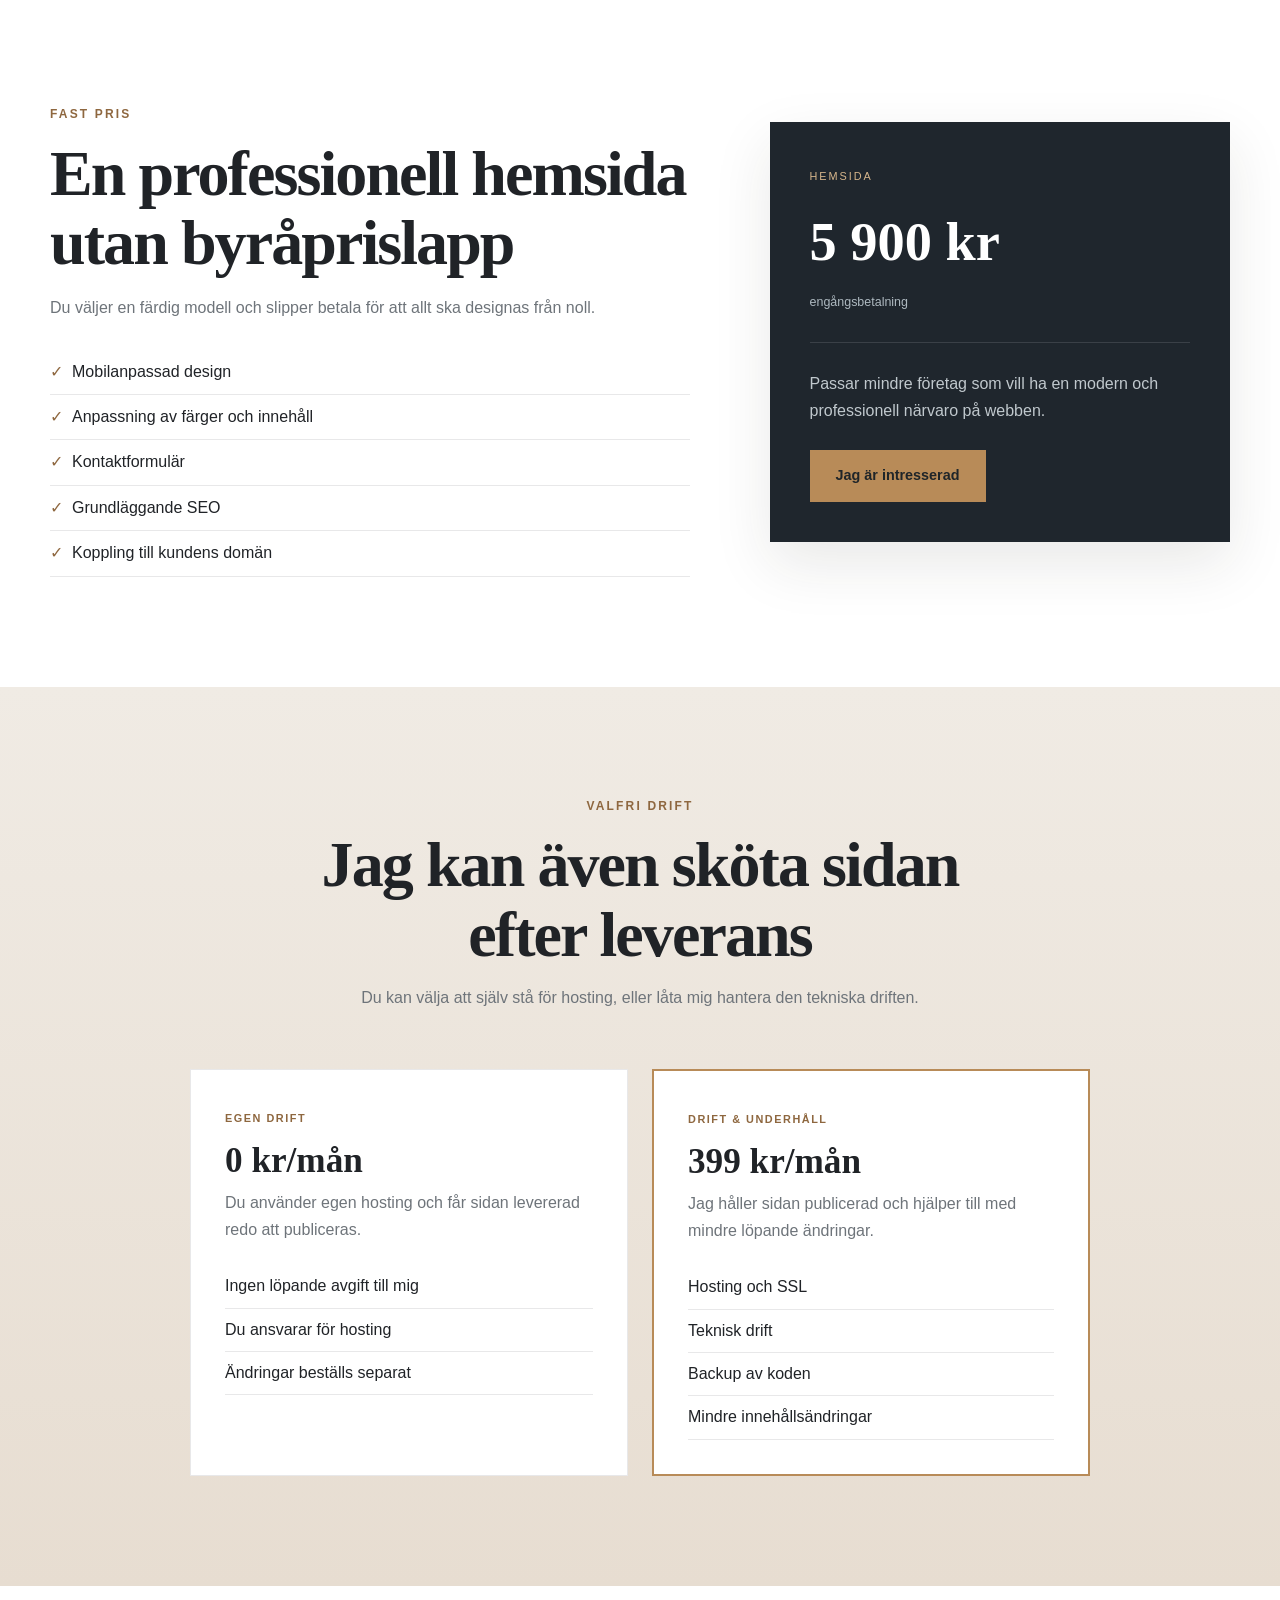
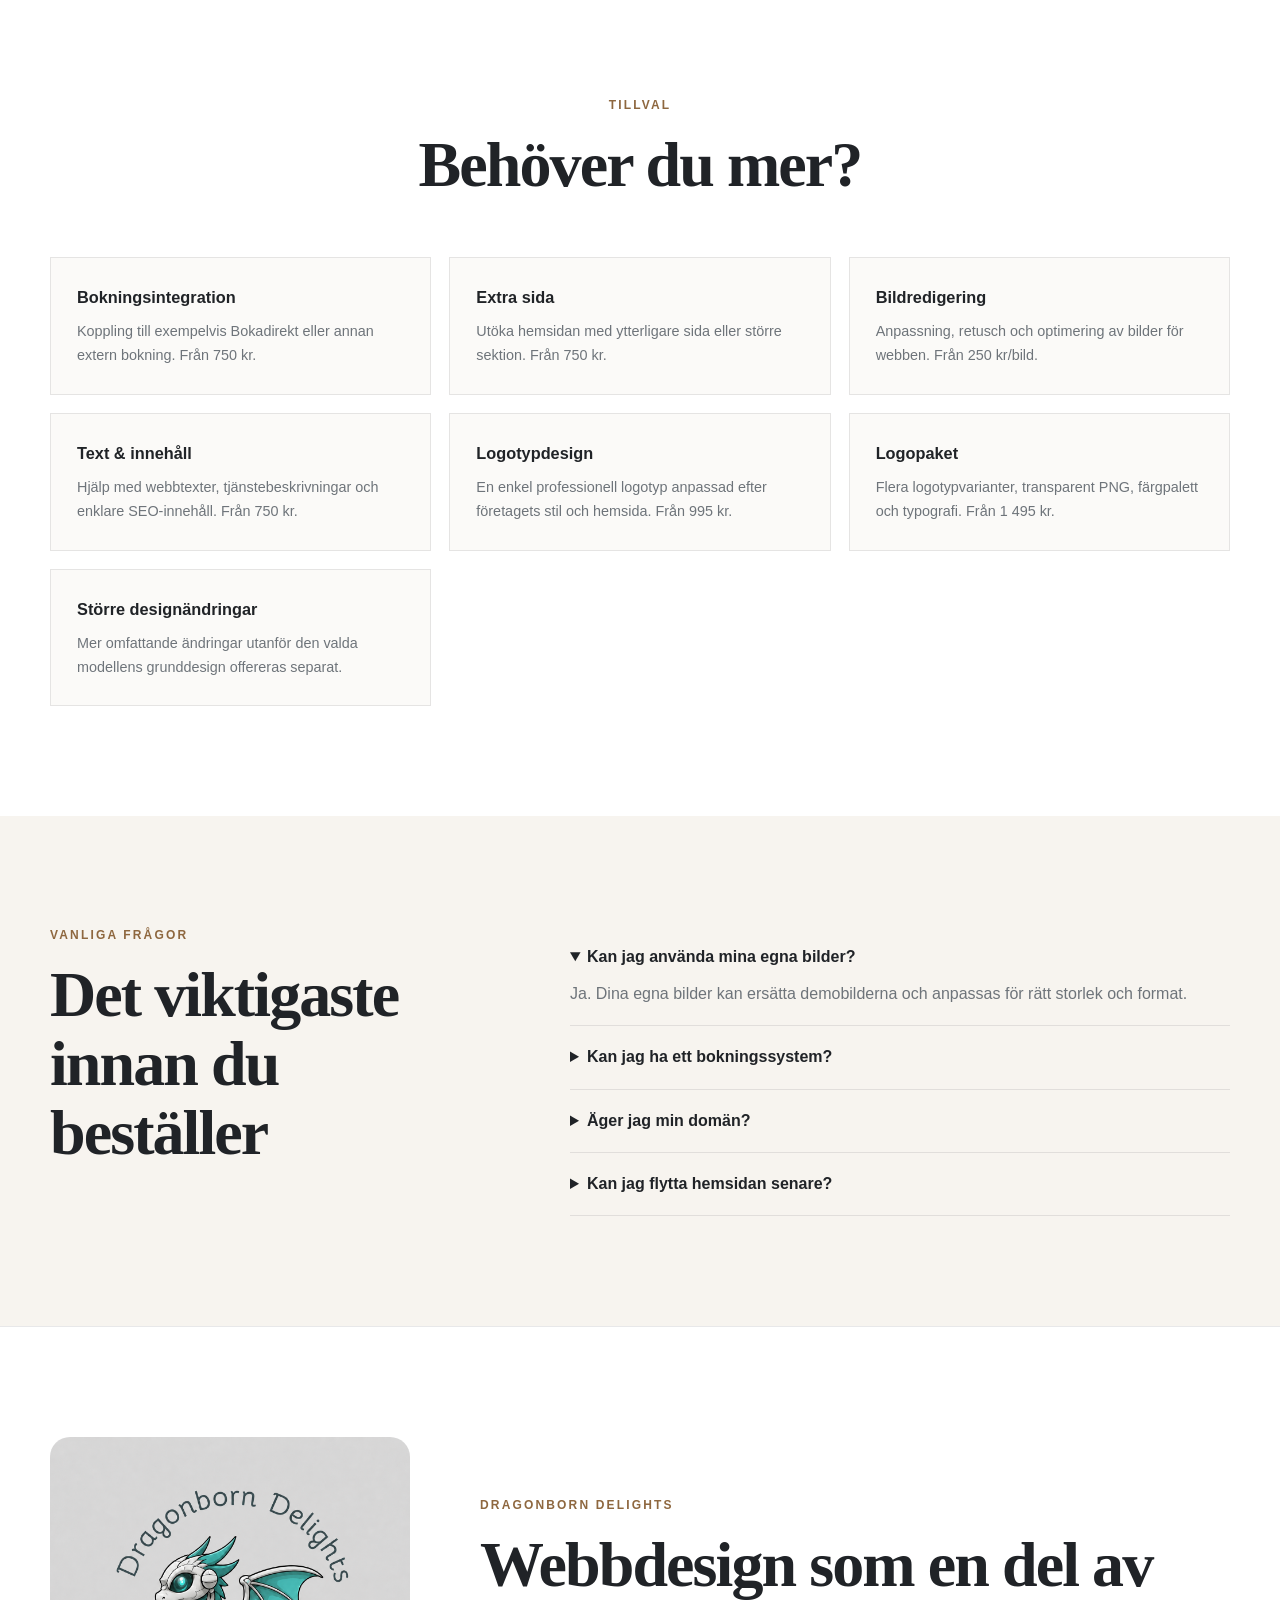
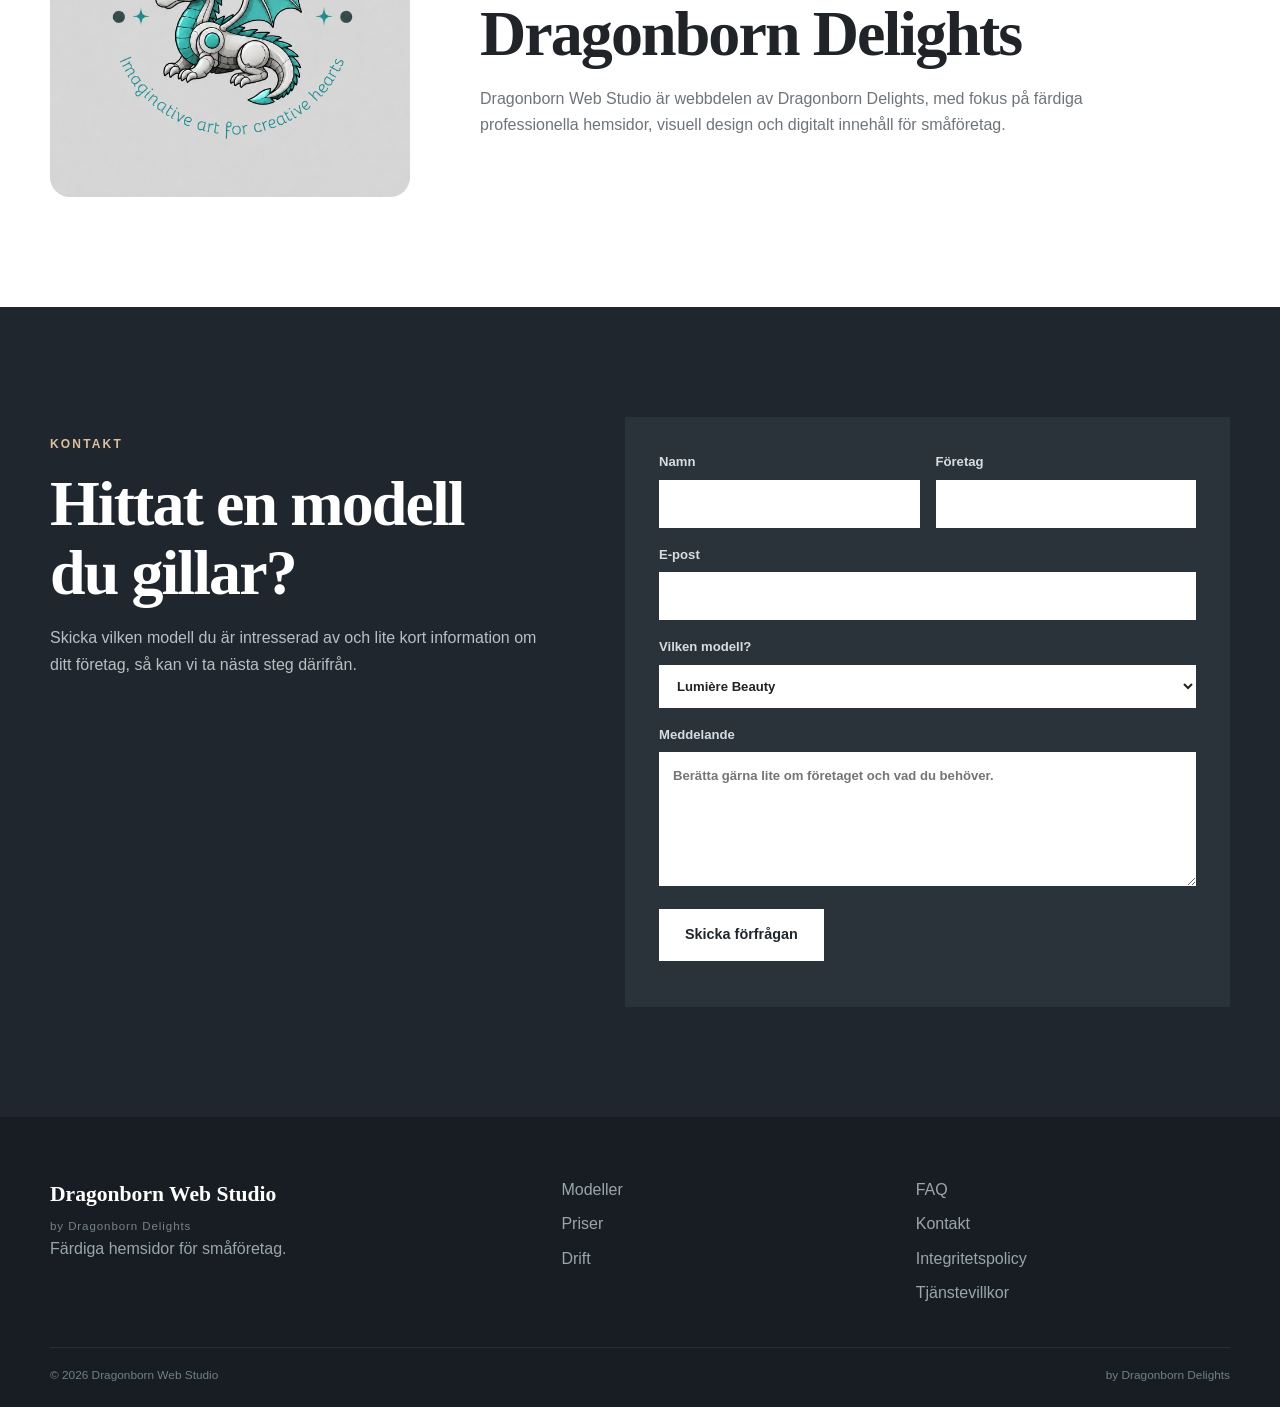
==== commit 091408b0: "Add currency switch" ====
--- a/index.html
+++ b/index.html
@@ -302,6 +302,7 @@
 
 <script src="config.js"></script>
   <script src="lang.js"></script>
+  <script src="currency.js"></script>
 <script src="script.js"></script>
 </body>
 </html>
--- a/style.css
+++ b/style.css
@@ -196,3 +196,62 @@
 @media(max-width:900px){.lang-switch{margin-left:10px}}
 .legal-card>.lang-switch{position:absolute;top:24px;right:28px}
 .legal-card{position:relative}
+
+
+/* Header alignment refinement */
+@media (min-width: 901px){
+  .nav-wrap{
+    display:grid;
+    grid-template-columns:auto 1fr auto;
+    align-items:center;
+    column-gap:28px;
+  }
+
+  .nav-wrap > nav,
+  .nav-wrap .main-nav{
+    justify-self:center;
+    margin-left:0;
+    margin-right:0;
+  }
+
+  .lang-switch{
+    justify-self:end;
+    margin-left:0;
+  }
+}
+
+
+.currency-switch{
+  display:flex;
+  align-items:center;
+  gap:5px;
+  margin-left:12px;
+  font-family:Arial,Helvetica,sans-serif;
+  font-size:11px;
+  letter-spacing:.05em;
+  white-space:nowrap;
+}
+.currency-switch button{
+  appearance:none;
+  border:0;
+  background:transparent;
+  color:inherit;
+  opacity:.48;
+  font:inherit;
+  cursor:pointer;
+  padding:6px 2px;
+}
+.currency-switch button.active{
+  opacity:1;
+  font-weight:700;
+  text-decoration:underline;
+  text-underline-offset:3px;
+}
+.currency-switch span{opacity:.25}
+
+@media(max-width:900px){
+  .currency-switch{
+    margin-left:8px;
+    font-size:10px;
+  }
+}
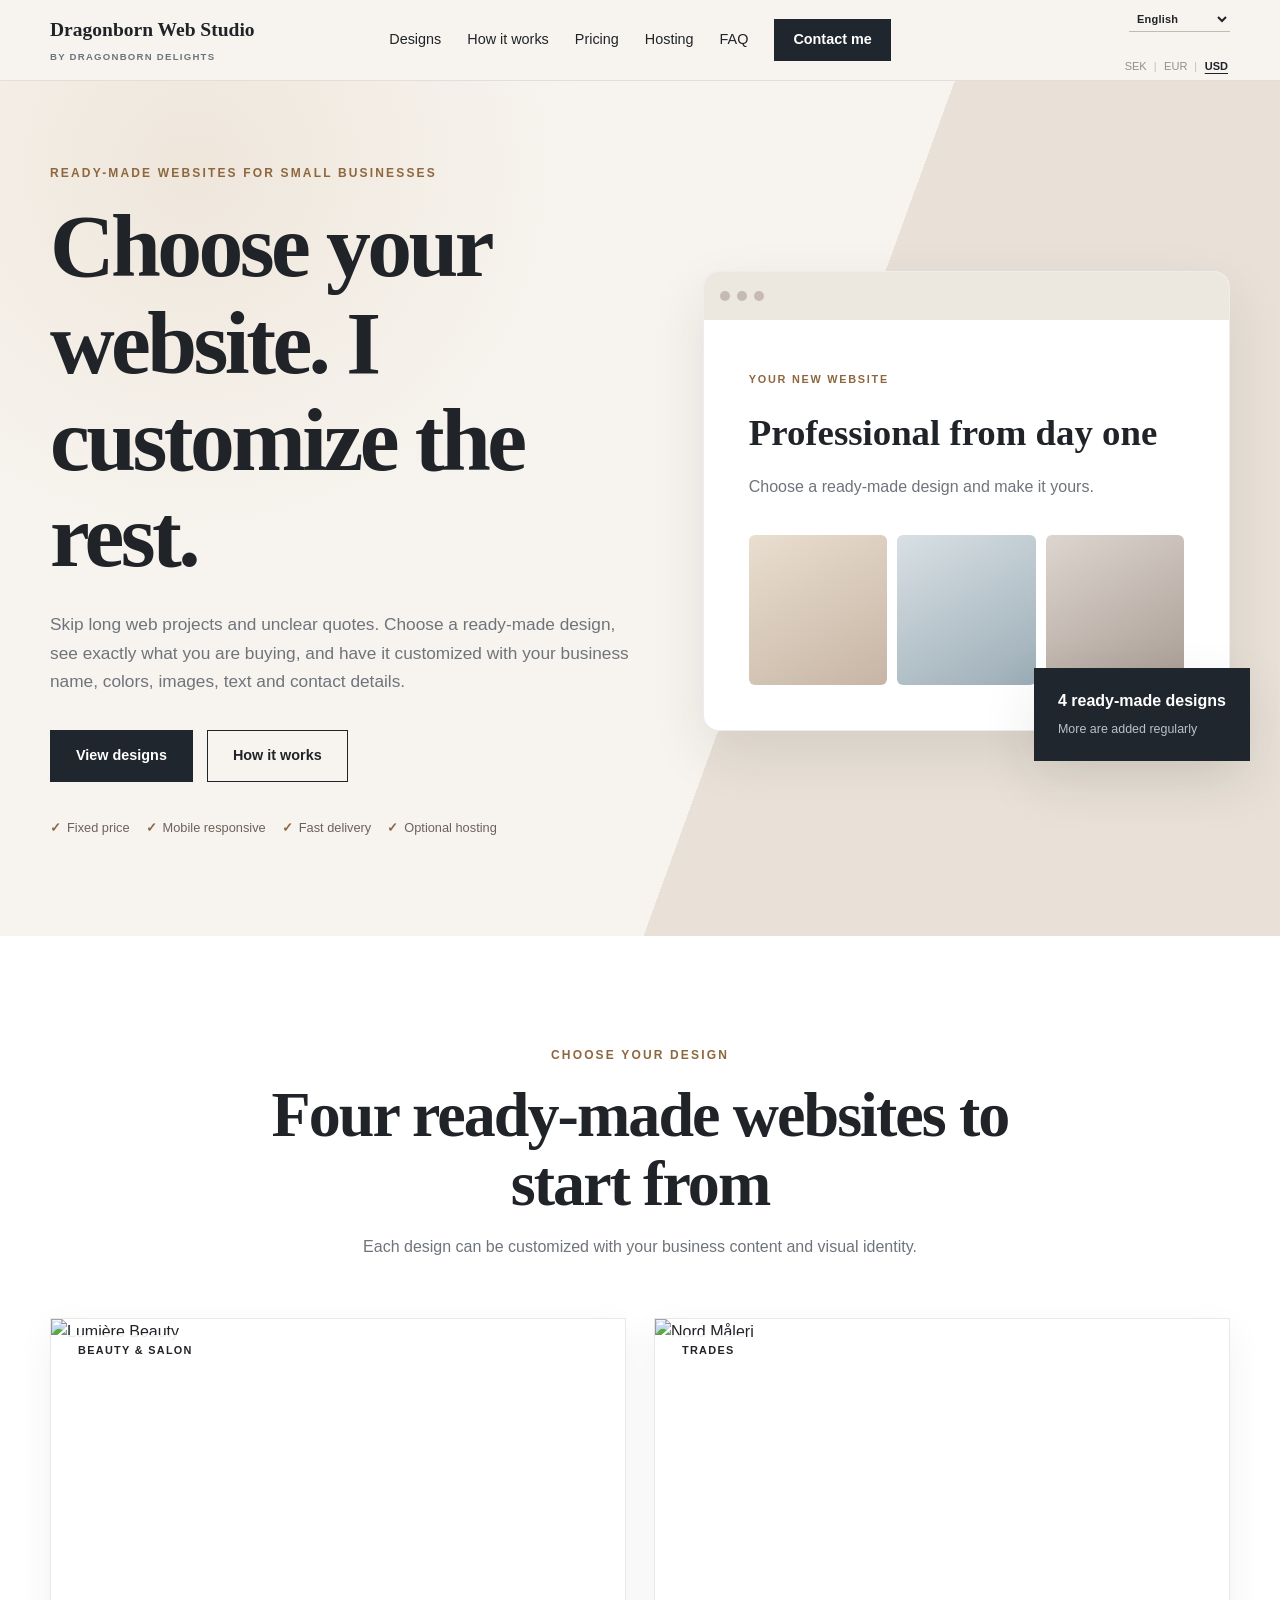
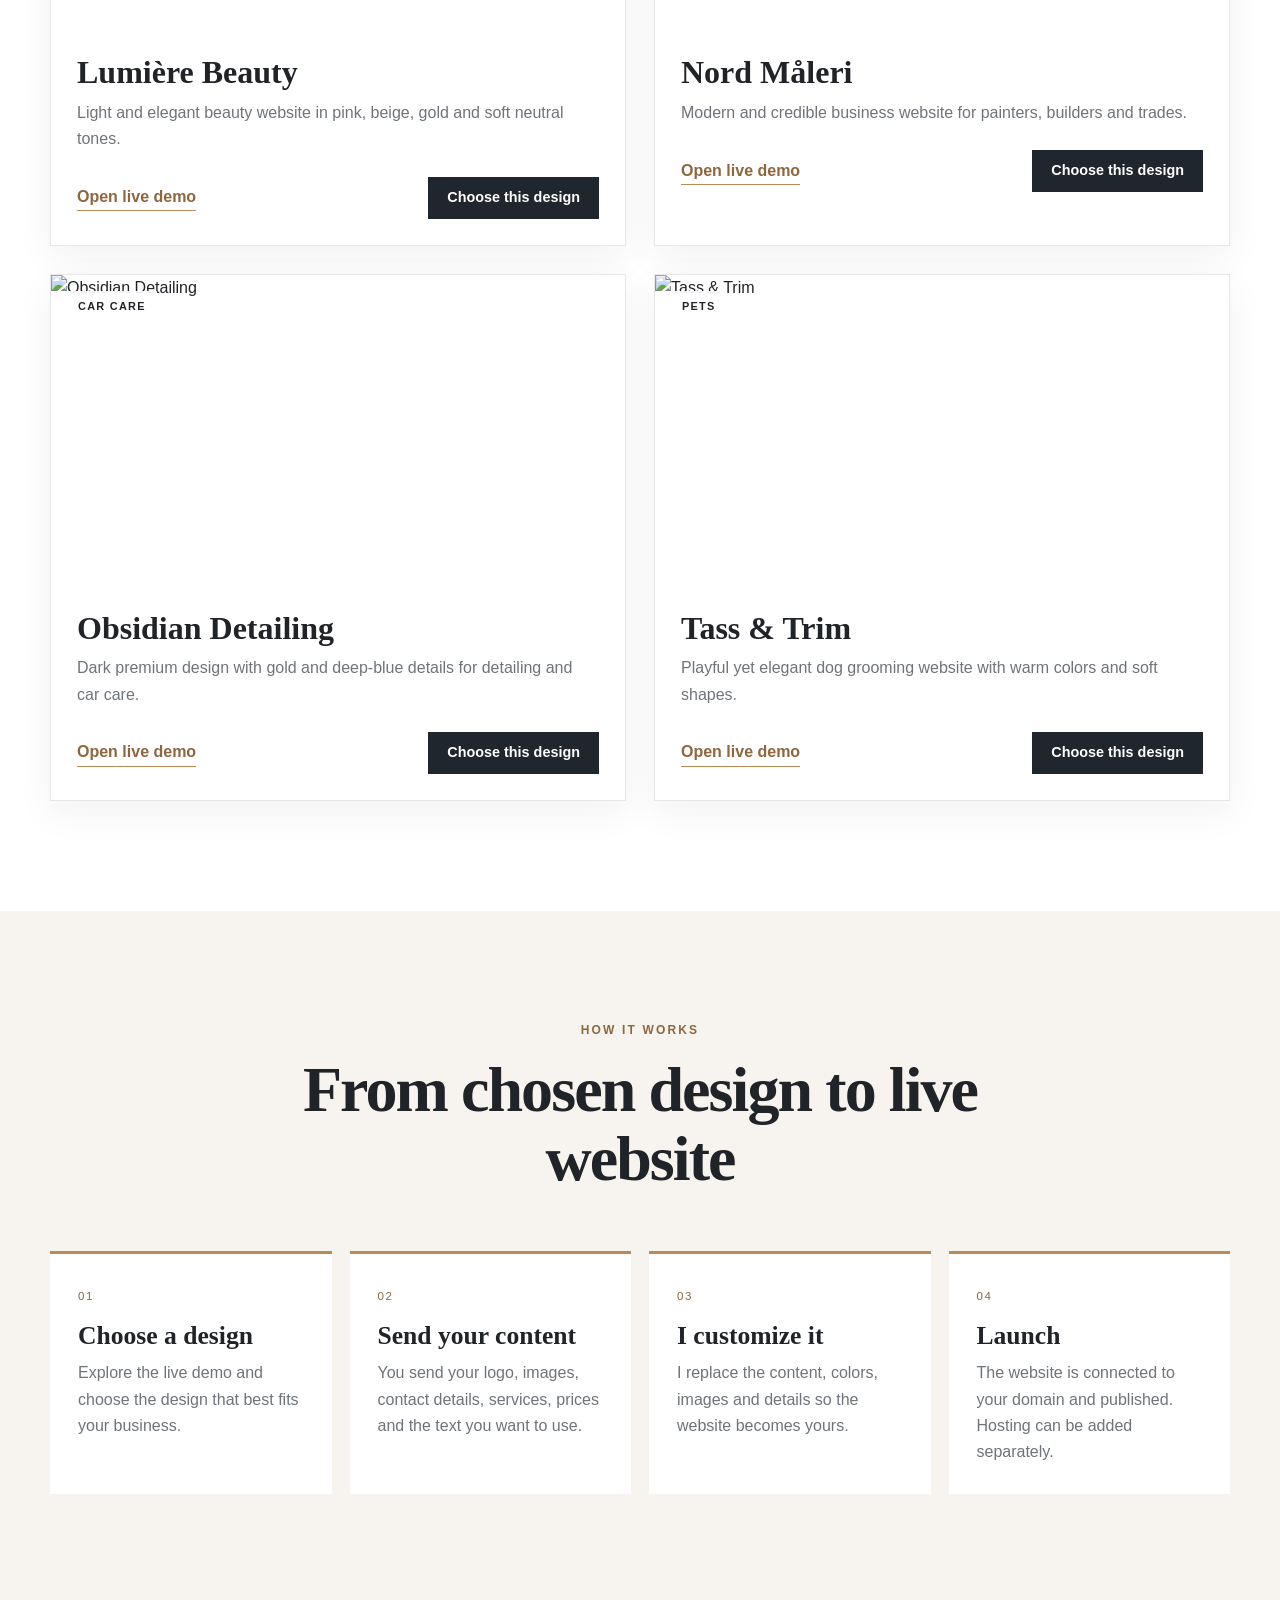
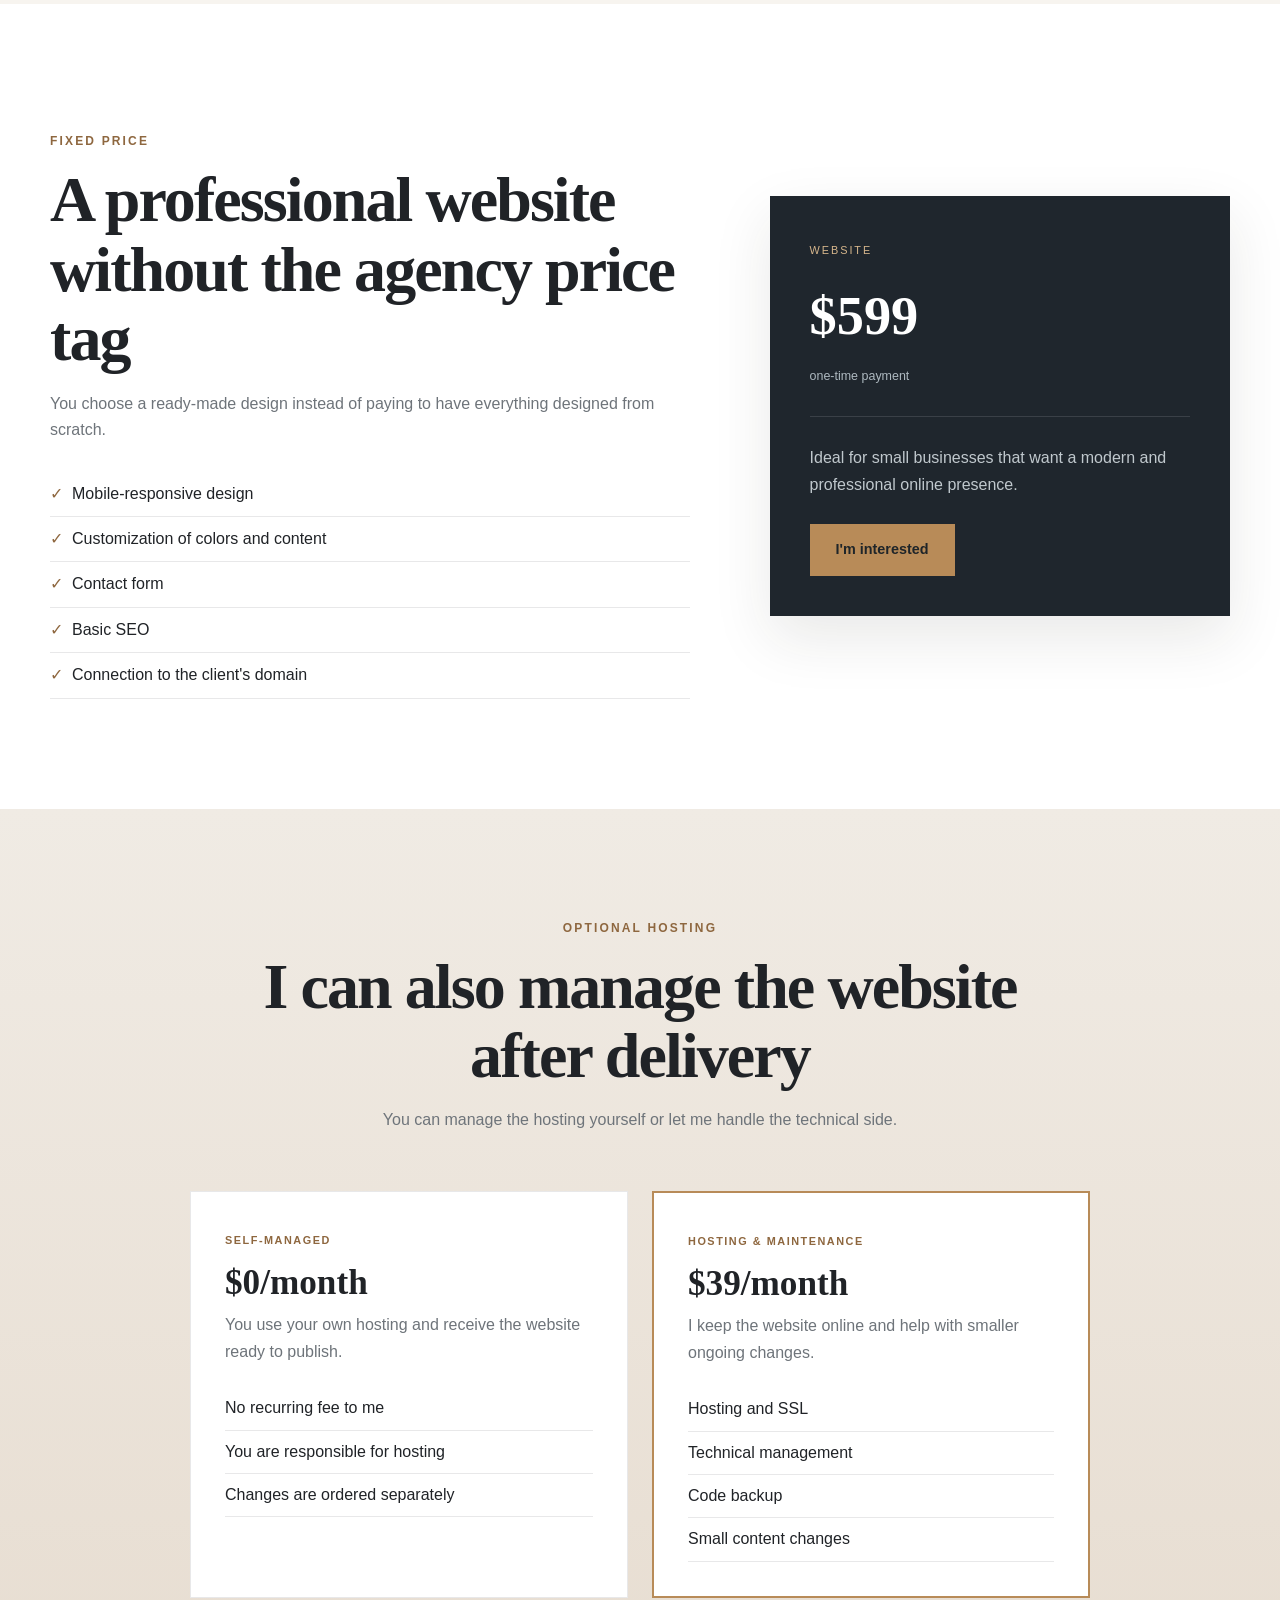
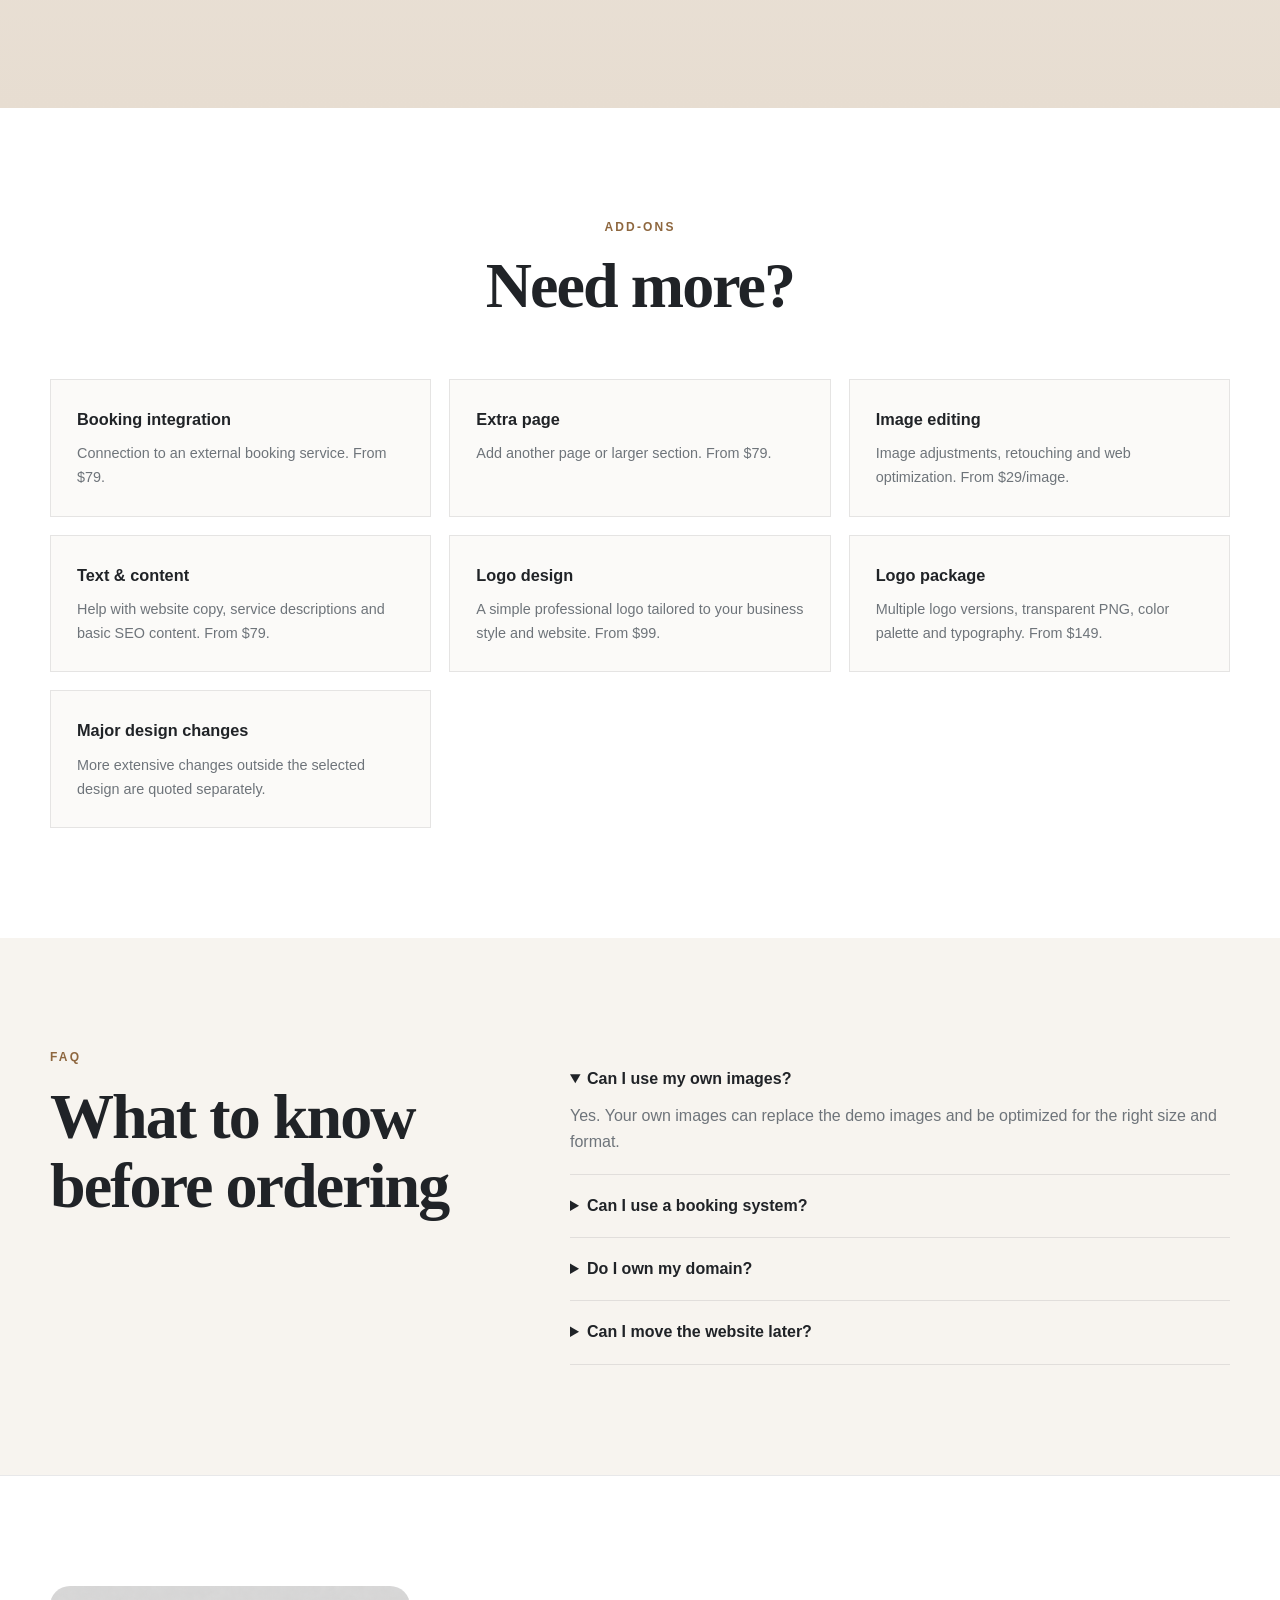
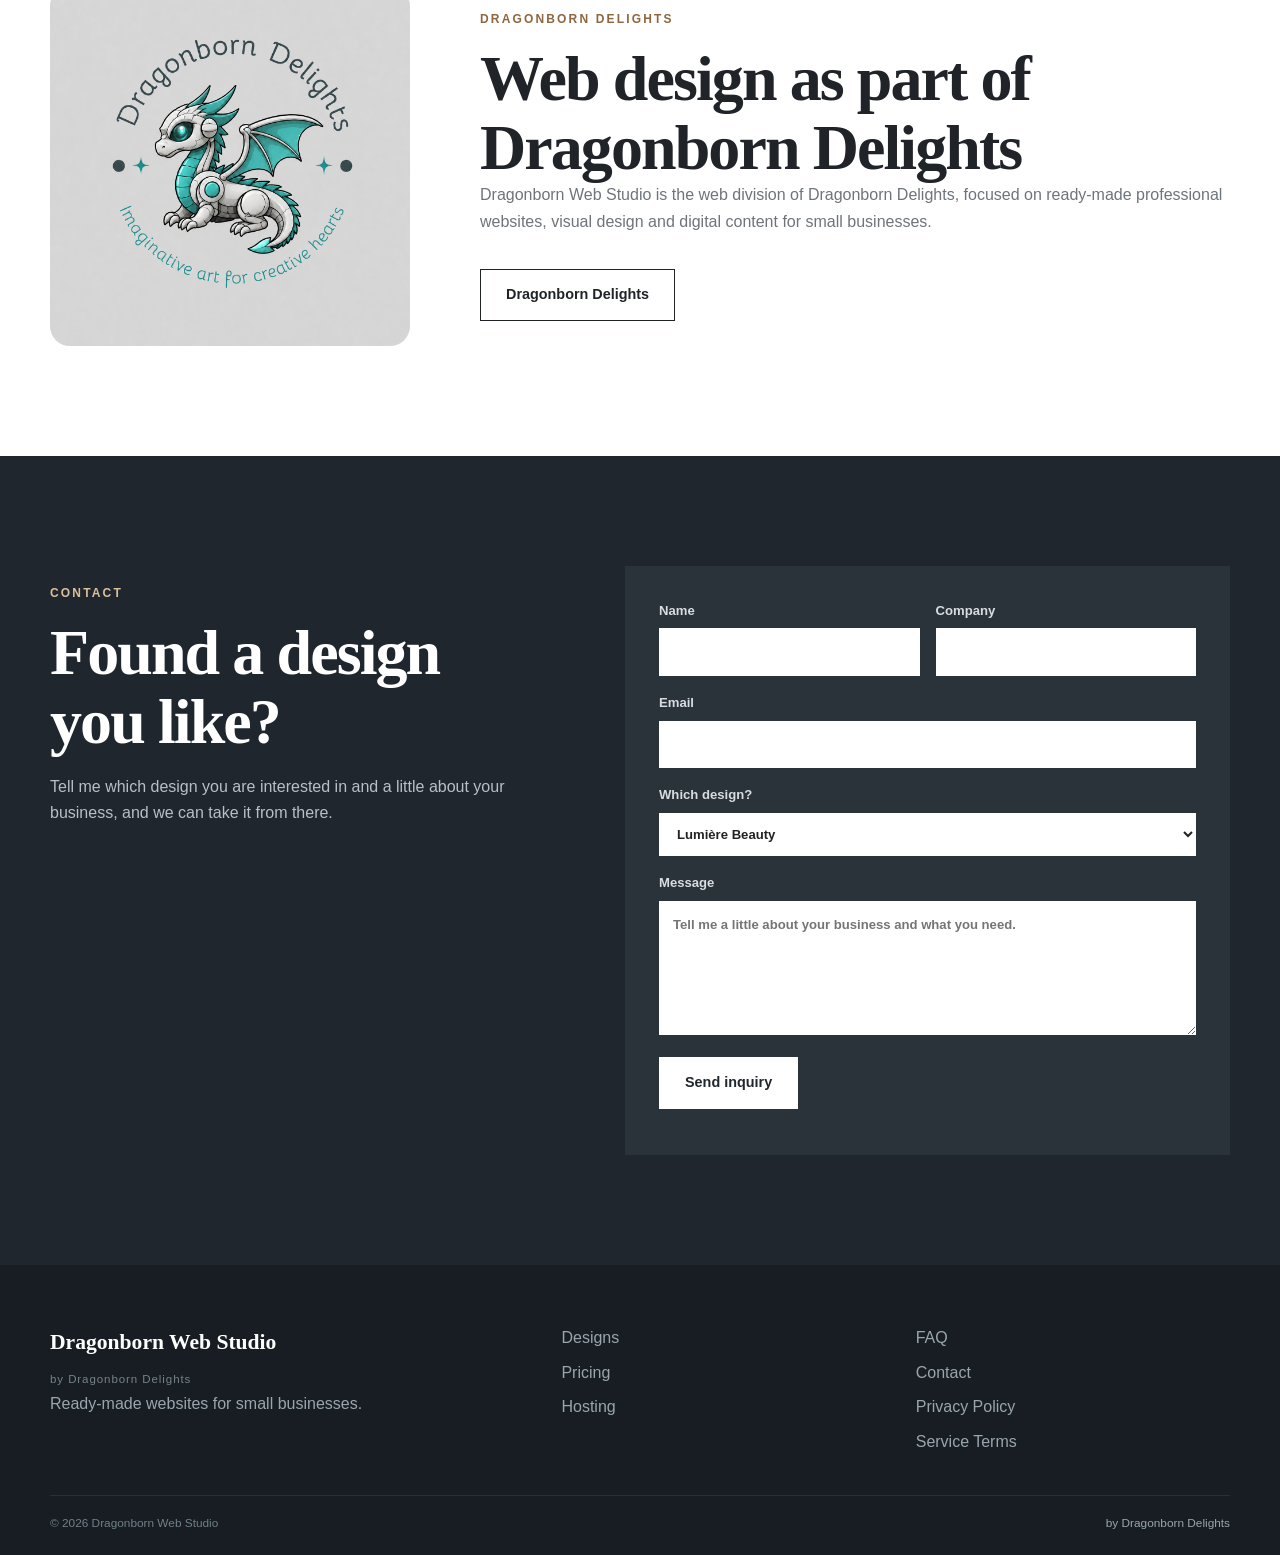
==== commit 5927f41a: "Update Web Studio domain and SEO" ====
--- a/index.html
+++ b/index.html
@@ -1,308 +1,625 @@
-<!DOCTYPE html>
+<!doctype html>
 <html lang="sv">
-<head>
-  <meta charset="UTF-8">
-  <meta name="viewport" content="width=device-width, initial-scale=1.0">
-  <meta name="description" content="Färdiga professionella hemsidor för småföretag. Välj en design, anpassa den till ditt företag och kom online snabbt.">
-  <title>Dragonborn Web Studio | Färdiga hemsidor för småföretag</title>
-<link rel="stylesheet" href="style.css">
-</head>
-<body>
-
-<header class="site-header">
-  <div class="container nav-wrap">
-    <a href="#top" class="brand brand-lockup">
-      <strong>Dragonborn Web Studio</strong>
-      <small>by Dragonborn Delights</small>
-    </a>
-    <button class="menu-toggle" aria-label="Öppna meny" aria-expanded="false">
-      <span></span><span></span><span></span>
-    </button>
-    <nav class="main-nav">
-      <a href="#modeller">Modeller</a>
-      <a href="#sa-funkar-det">Så fungerar det</a>
-      <a href="#priser">Priser</a>
-      <a href="#drift">Drift</a>
-      <a href="#faq">FAQ</a>
-      <a href="#kontakt" class="btn btn-small">Kontakta mig</a>
-    </nav>
-  </div>
-</header>
-
-<main id="top">
-
-<section class="hero">
-  <div class="container hero-grid">
-    <div class="hero-copy">
-      <p class="eyebrow">FÄRDIGA HEMSIDOR FÖR SMÅFÖRETAG</p>
-      <h1>Välj din hemsida. Jag anpassar resten.</h1>
-      <p class="lead">
-        Slipp långa webbprojekt och otydliga offerter. Välj en färdig design, se exakt vad du köper och få den anpassad med ditt företags namn, färger, bilder, texter och kontaktuppgifter.
-      </p>
-      <div class="hero-actions">
-        <a class="btn" href="#modeller">Se modellerna</a>
-        <a class="btn btn-outline" href="#sa-funkar-det">Så fungerar det</a>
+  <head>
+    <meta charset="UTF-8" />
+
+    <meta name="viewport" content="width=device-width, initial-scale=1.0" />
+
+    <title>Dragonborn Web Studio | Färdiga hemsidor för småföretag</title>
+
+    <meta
+      name="description"
+      content="Färdiga professionella hemsidor för småföretag. Välj en design, anpassa den till ditt företag och kom online snabbt med Dragonborn Web Studio."
+    />
+
+    <meta name="robots" content="index, follow" />
+
+    <link rel="canonical" href="https://webstudio.dragonborndelights.com/" />
+
+    <!-- Open Graph -->
+    <meta property="og:type" content="website" />
+
+    <meta
+      property="og:title"
+      content="Dragonborn Web Studio | Färdiga hemsidor för småföretag"
+    />
+
+    <meta
+      property="og:description"
+      content="Professionella och mobilanpassade hemsidor för småföretag. Välj en färdig modell och få den anpassad till ditt företag."
+    />
+
+    <meta
+      property="og:url"
+      content="https://webstudio.dragonborndelights.com/"
+    />
+
+    <meta
+      property="og:image"
+      content="https://webstudio.dragonborndelights.com/assets/dragonborn-delights.png"
+    />
+
+    <meta property="og:site_name" content="Dragonborn Web Studio" />
+
+    <!-- Twitter / social sharing -->
+    <meta name="twitter:card" content="summary_large_image" />
+
+    <meta
+      name="twitter:title"
+      content="Dragonborn Web Studio | Färdiga hemsidor för småföretag"
+    />
+
+    <meta
+      name="twitter:description"
+      content="Professionella och mobilanpassade hemsidor för småföretag med fast pris och tydlig process."
+    />
+
+    <meta
+      name="twitter:image"
+      content="https://webstudio.dragonborndelights.com/assets/dragonborn-delights.png"
+    />
+
+    <!-- Structured data -->
+    <script type="application/ld+json">
+      {
+        "@context": "https://schema.org",
+        "@type": "ProfessionalService",
+        "name": "Dragonborn Web Studio",
+        "url": "https://webstudio.dragonborndelights.com/",
+        "description": "Dragonborn Web Studio creates professional, responsive websites for small businesses.",
+        "brand": {
+          "@type": "Brand",
+          "name": "Dragonborn Delights",
+          "url": "https://dragonborndelights.com/"
+        },
+        "founder": {
+          "@type": "Person",
+          "name": "Jeanette Söderman"
+        }
+      }
+    </script>
+
+    <link rel="stylesheet" href="style.css" />
+  </head>
+
+  <body>
+    <header class="site-header">
+      <div class="container nav-wrap">
+        <div class="brand brand-lockup">
+          <a href="#top">
+            <strong>Dragonborn Web Studio</strong>
+          </a>
+
+          <a
+            href="https://dragonborndelights.com/"
+            target="_blank"
+            rel="noopener noreferrer"
+            aria-label="Visit Dragonborn Delights"
+          >
+            <small>by Dragonborn Delights</small>
+          </a>
+        </div>
+
+        <button
+          class="menu-toggle"
+          aria-label="Öppna meny"
+          aria-expanded="false"
+        >
+          <span></span>
+          <span></span>
+          <span></span>
+        </button>
+
+        <nav class="main-nav">
+          <a href="#modeller">Modeller</a>
+          <a href="#sa-funkar-det">Så fungerar det</a>
+          <a href="#priser">Priser</a>
+          <a href="#drift">Drift</a>
+          <a href="#faq">FAQ</a>
+
+          <a href="#kontakt" class="btn btn-small"> Kontakta mig </a>
+        </nav>
       </div>
-      <div class="hero-points">
-        <span>Fast pris</span>
-        <span>Mobilanpassad</span>
-        <span>Snabb leverans</span>
-        <span>Valfri drift</span>
+    </header>
+
+    <main id="top">
+      <section class="hero">
+        <div class="container hero-grid">
+          <div class="hero-copy">
+            <p class="eyebrow">FÄRDIGA HEMSIDOR FÖR SMÅFÖRETAG</p>
+
+            <h1>Välj din hemsida. Jag anpassar resten.</h1>
+
+            <p class="lead">
+              Slipp långa webbprojekt och otydliga offerter. Välj en färdig
+              design, se exakt vad du köper och få den anpassad med ditt
+              företags namn, färger, bilder, texter och kontaktuppgifter.
+            </p>
+
+            <div class="hero-actions">
+              <a class="btn" href="#modeller"> Se modellerna </a>
+
+              <a class="btn btn-outline" href="#sa-funkar-det">
+                Så fungerar det
+              </a>
+            </div>
+
+            <div class="hero-points">
+              <span>Fast pris</span>
+              <span>Mobilanpassad</span>
+              <span>Snabb leverans</span>
+              <span>Valfri drift</span>
+            </div>
+          </div>
+
+          <div class="hero-panel">
+            <div class="browser-card">
+              <div class="browser-top">
+                <span></span>
+                <span></span>
+                <span></span>
+              </div>
+
+              <div class="browser-content">
+                <span class="mini-label"> DIN NYA HEMSIDA </span>
+
+                <strong> Professionell från dag ett </strong>
+
+                <p>Välj en färdig design och gör den till din.</p>
+
+                <div class="mock-grid">
+                  <div></div>
+                  <div></div>
+                  <div></div>
+                </div>
+              </div>
+            </div>
+
+            <div class="floating-note">
+              <strong> 4 färdiga modeller </strong>
+
+              <span> Fler läggs till löpande </span>
+            </div>
+          </div>
+        </div>
+      </section>
+
+      <section class="section models-section" id="modeller">
+        <div class="container">
+          <div class="section-heading">
+            <p class="eyebrow">VÄLJ DIN MODELL</p>
+
+            <h2>Fyra färdiga hemsidor att utgå från</h2>
+
+            <p>
+              Varje modell kan anpassas med ditt företags innehåll och visuella
+              profil.
+            </p>
+          </div>
+
+          <div class="models-grid" id="models-grid"></div>
+        </div>
+      </section>
+
+      <section class="section process-section" id="sa-funkar-det">
+        <div class="container">
+          <div class="section-heading">
+            <p class="eyebrow">SÅ FUNGERAR DET</p>
+
+            <h2>Från vald design till live hemsida</h2>
+          </div>
+
+          <div class="steps-grid">
+            <article>
+              <span>01</span>
+
+              <h3>Välj modell</h3>
+
+              <p>
+                Klicka runt i live-demon och välj den design som passar ditt
+                företag bäst.
+              </p>
+            </article>
+
+            <article>
+              <span>02</span>
+
+              <h3>Skicka ditt material</h3>
+
+              <p>
+                Du skickar logotyp, bilder, kontaktuppgifter, tjänster, priser
+                och önskade texter.
+              </p>
+            </article>
+
+            <article>
+              <span>03</span>
+
+              <h3>Jag anpassar</h3>
+
+              <p>
+                Jag byter innehåll, färger, bilder och detaljer så att sidan
+                blir din.
+              </p>
+            </article>
+
+            <article>
+              <span>04</span>
+
+              <h3>Publicering</h3>
+
+              <p>
+                Sidan kopplas till din domän och publiceras. Drift kan väljas
+                separat.
+              </p>
+            </article>
+          </div>
+        </div>
+      </section>
+
+      <section class="section pricing-section" id="priser">
+        <div class="container pricing-grid">
+          <div class="pricing-copy">
+            <p class="eyebrow">FAST PRIS</p>
+
+            <h2>En professionell hemsida utan byråprislapp</h2>
+
+            <p>
+              Du väljer en färdig modell och slipper betala för att allt ska
+              designas från noll.
+            </p>
+
+            <ul class="check-list">
+              <li>Mobilanpassad design</li>
+              <li>Anpassning av färger och innehåll</li>
+              <li>Kontaktformulär</li>
+              <li>Grundläggande SEO</li>
+              <li>Koppling till kundens domän</li>
+            </ul>
+          </div>
+
+          <div class="price-card">
+            <span class="price-label"> HEMSIDA </span>
+
+            <strong class="price" data-site-price> 5 900 kr </strong>
+
+            <span class="price-note"> engångsbetalning </span>
+
+            <div class="divider"></div>
+
+            <p>
+              Passar mindre företag som vill ha en modern och professionell
+              närvaro på webben.
+            </p>
+
+            <a href="#kontakt" class="btn"> Jag är intresserad </a>
+          </div>
+        </div>
+      </section>
+
+      <section class="section hosting-section" id="drift">
+        <div class="container">
+          <div class="section-heading">
+            <p class="eyebrow">VALFRI DRIFT</p>
+
+            <h2>Jag kan även sköta sidan efter leverans</h2>
+
+            <p>
+              Du kan välja att själv stå för hosting, eller låta mig hantera den
+              tekniska driften.
+            </p>
+          </div>
+
+          <div class="hosting-grid">
+            <article>
+              <span class="tag"> EGEN DRIFT </span>
+
+              <h3>0 kr/mån</h3>
+
+              <p>
+                Du använder egen hosting och får sidan levererad redo att
+                publiceras.
+              </p>
+
+              <ul>
+                <li>Ingen löpande avgift till mig</li>
+                <li>Du ansvarar för hosting</li>
+                <li>Ändringar beställs separat</li>
+              </ul>
+            </article>
+
+            <article class="featured">
+              <span class="tag"> DRIFT & UNDERHÅLL </span>
+
+              <h3 data-hosting-price>399 kr/mån</h3>
+
+              <p>
+                Jag håller sidan publicerad och hjälper till med mindre löpande
+                ändringar.
+              </p>
+
+              <ul>
+                <li>Hosting och SSL</li>
+                <li>Teknisk drift</li>
+                <li>Backup av koden</li>
+                <li>Mindre innehållsändringar</li>
+              </ul>
+            </article>
+          </div>
+        </div>
+      </section>
+
+      <section class="section addons-section">
+        <div class="container">
+          <div class="section-heading">
+            <p class="eyebrow">TILLVAL</p>
+
+            <h2>Behöver du mer?</h2>
+          </div>
+
+          <div class="addons-grid">
+            <article>
+              <strong> Bokningsintegration </strong>
+
+              <p>
+                Koppling till exempelvis Bokadirekt eller annan extern bokning.
+                Från 750 kr.
+              </p>
+            </article>
+
+            <article>
+              <strong> Extra sida </strong>
+
+              <p>
+                Utöka hemsidan med ytterligare sida eller större sektion. Från
+                750 kr.
+              </p>
+            </article>
+
+            <article>
+              <strong> Bildredigering </strong>
+
+              <p>
+                Anpassning, retusch och optimering av bilder för webben. Från
+                250 kr/bild.
+              </p>
+            </article>
+
+            <article>
+              <strong> Text & innehåll </strong>
+
+              <p>
+                Hjälp med webbtexter, tjänstebeskrivningar och enklare
+                SEO-innehåll. Från 750 kr.
+              </p>
+            </article>
+
+            <article>
+              <strong> Logotypdesign </strong>
+
+              <p>
+                En enkel professionell logotyp anpassad efter företagets stil
+                och hemsida. Från 995 kr.
+              </p>
+            </article>
+
+            <article>
+              <strong> Logopaket </strong>
+
+              <p>
+                Flera logotypvarianter, transparent PNG, färgpalett och
+                typografi. Från 1 495 kr.
+              </p>
+            </article>
+
+            <article>
+              <strong> Större designändringar </strong>
+
+              <p>
+                Mer omfattande ändringar utanför den valda modellens grunddesign
+                offereras separat.
+              </p>
+            </article>
+          </div>
+        </div>
+      </section>
+
+      <section class="section faq-section" id="faq">
+        <div class="container faq-grid">
+          <div>
+            <p class="eyebrow">VANLIGA FRÅGOR</p>
+
+            <h2>Det viktigaste innan du beställer</h2>
+          </div>
+
+          <div class="faq-list">
+            <details open>
+              <summary>Kan jag använda mina egna bilder?</summary>
+
+              <p>
+                Ja. Dina egna bilder kan ersätta demobilderna och anpassas för
+                rätt storlek och format.
+              </p>
+            </details>
+
+            <details>
+              <summary>Kan jag ha ett bokningssystem?</summary>
+
+              <p>
+                Ja. Befintliga bokningstjänster kan länkas eller bäddas in
+                beroende på vilken tjänst du använder.
+              </p>
+            </details>
+
+            <details>
+              <summary>Äger jag min domän?</summary>
+
+              <p>Ja. Domänen ska registreras i ditt eller företagets namn.</p>
+            </details>
+
+            <details>
+              <summary>Kan jag flytta hemsidan senare?</summary>
+
+              <p>
+                Ja. Sajten byggs som vanliga webbfiler och kan flyttas till
+                annan kompatibel hosting.
+              </p>
+            </details>
+          </div>
+        </div>
+      </section>
+
+      <section class="section dragonborn-section">
+        <div class="container dragonborn-grid">
+          <div class="dragonborn-logo-wrap">
+            <img
+              src="assets/dragonborn-delights.png"
+              alt="Dragonborn Delights logotyp med drake"
+            />
+          </div>
+
+          <div class="dragonborn-copy">
+            <p class="eyebrow">DRAGONBORN DELIGHTS</p>
+
+            <h2>Webbdesign som en del av Dragonborn Delights</h2>
+
+            <p>
+              Dragonborn Web Studio är webbdelen av Dragonborn Delights, med
+              fokus på färdiga professionella hemsidor, visuell design och
+              digitalt innehåll för småföretag.
+            </p>
+
+            <div class="hero-actions">
+              <a
+                class="btn btn-outline"
+                href="https://dragonborndelights.com/"
+                target="_blank"
+                rel="noopener noreferrer"
+              >
+                Dragonborn Delights
+              </a>
+            </div>
+          </div>
+        </div>
+      </section>
+
+      <section class="contact-section" id="kontakt">
+        <div class="container contact-grid">
+          <div>
+            <p class="eyebrow light">KONTAKT</p>
+
+            <h2>Hittat en modell du gillar?</h2>
+
+            <p>
+              Skicka vilken modell du är intresserad av och lite kort
+              information om ditt företag, så kan vi ta nästa steg därifrån.
+            </p>
+          </div>
+
+          <form
+            class="contact-form"
+            id="contact-form"
+            action="https://formspree.io/f/xppaoygz"
+            method="POST"
+          >
+            <div class="form-row">
+              <label>
+                Namn
+                <input type="text" name="namn" required />
+              </label>
+
+              <label>
+                Företag
+                <input type="text" name="foretag" />
+              </label>
+            </div>
+
+            <label>
+              E-post
+              <input type="email" name="email" required />
+            </label>
+
+            <label>
+              Vilken modell?
+
+              <select name="modell">
+                <option>Lumière Beauty</option>
+                <option>Nord Måleri</option>
+                <option>Obsidian Detailing</option>
+                <option>Tass & Trim</option>
+                <option>Jag vet inte ännu</option>
+              </select>
+            </label>
+
+            <label>
+              Meddelande
+
+              <textarea
+                name="meddelande"
+                rows="5"
+                placeholder="Berätta gärna lite om företaget och vad du behöver."
+                required
+              ></textarea>
+            </label>
+
+            <button class="btn btn-light" type="submit">
+              Skicka förfrågan
+            </button>
+
+            <p id="form-status" class="form-status" aria-live="polite"></p>
+          </form>
+        </div>
+      </section>
+    </main>
+
+    <footer class="footer">
+      <div class="container footer-grid">
+        <div>
+          <div class="footer-brand-lockup">
+            <strong class="footer-brand"> Dragonborn Web Studio </strong>
+
+            <a
+              href="https://dragonborndelights.com/"
+              target="_blank"
+              rel="noopener noreferrer"
+            >
+              <span> by Dragonborn Delights </span>
+            </a>
+          </div>
+
+          <p>Färdiga hemsidor för småföretag.</p>
+        </div>
+
+        <div>
+          <a href="#modeller">Modeller</a>
+          <a href="#priser">Priser</a>
+          <a href="#drift">Drift</a>
+        </div>
+
+        <div>
+          <a href="#faq">FAQ</a>
+          <a href="#kontakt">Kontakt</a>
+          <a href="integritetspolicy.html"> Integritetspolicy </a>
+          <a href="villkor.html"> Tjänstevillkor </a>
+        </div>
       </div>
-    </div>
-
-    <div class="hero-panel">
-      <div class="browser-card">
-        <div class="browser-top">
-          <span></span><span></span><span></span>
-        </div>
-        <div class="browser-content">
-          <span class="mini-label">DIN NYA HEMSIDA</span>
-          <strong>Professionell från dag ett</strong>
-          <p>Välj en färdig design och gör den till din.</p>
-          <div class="mock-grid">
-            <div></div><div></div><div></div>
-          </div>
-        </div>
+
+      <div class="container footer-bottom">
+        <span data-copyright> © 2026 Dragonborn Web Studio </span>
+
+        <a
+          href="https://dragonborndelights.com/"
+          target="_blank"
+          rel="noopener noreferrer"
+        >
+          by Dragonborn Delights
+        </a>
       </div>
-      <div class="floating-note">
-        <strong>4 färdiga modeller</strong>
-        <span>Fler läggs till löpande</span>
-      </div>
-    </div>
-  </div>
-</section>
-
-<section class="section models-section" id="modeller">
-  <div class="container">
-    <div class="section-heading">
-      <p class="eyebrow">VÄLJ DIN MODELL</p>
-      <h2>Fyra färdiga hemsidor att utgå från</h2>
-      <p>Varje modell kan anpassas med ditt företags innehåll och visuella profil.</p>
-    </div>
-
-    <div class="models-grid" id="models-grid"></div>
-  </div>
-</section>
-
-<section class="section process-section" id="sa-funkar-det">
-  <div class="container">
-    <div class="section-heading">
-      <p class="eyebrow">SÅ FUNGERAR DET</p>
-      <h2>Från vald design till live hemsida</h2>
-    </div>
-
-    <div class="steps-grid">
-      <article>
-        <span>01</span>
-        <h3>Välj modell</h3>
-        <p>Klicka runt i live-demon och välj den design som passar ditt företag bäst.</p>
-      </article>
-      <article>
-        <span>02</span>
-        <h3>Skicka ditt material</h3>
-        <p>Du skickar logotyp, bilder, kontaktuppgifter, tjänster, priser och önskade texter.</p>
-      </article>
-      <article>
-        <span>03</span>
-        <h3>Jag anpassar</h3>
-        <p>Jag byter innehåll, färger, bilder och detaljer så att sidan blir din.</p>
-      </article>
-      <article>
-        <span>04</span>
-        <h3>Publicering</h3>
-        <p>Sidan kopplas till din domän och publiceras. Drift kan väljas separat.</p>
-      </article>
-    </div>
-  </div>
-</section>
-
-<section class="section pricing-section" id="priser">
-  <div class="container pricing-grid">
-    <div class="pricing-copy">
-      <p class="eyebrow">FAST PRIS</p>
-      <h2>En professionell hemsida utan byråprislapp</h2>
-      <p>Du väljer en färdig modell och slipper betala för att allt ska designas från noll.</p>
-      <ul class="check-list">
-        <li>Mobilanpassad design</li>
-        <li>Anpassning av färger och innehåll</li>
-        <li>Kontaktformulär</li>
-        <li>Grundläggande SEO</li>
-        <li>Koppling till kundens domän</li>
-      </ul>
-    </div>
-
-    <div class="price-card">
-      <span class="price-label">HEMSIDA</span>
-      <strong class="price" data-site-price>5 900 kr</strong>
-      <span class="price-note">engångsbetalning</span>
-      <div class="divider"></div>
-      <p>Passar mindre företag som vill ha en modern och professionell närvaro på webben.</p>
-      <a href="#kontakt" class="btn">Jag är intresserad</a>
-    </div>
-  </div>
-</section>
-
-<section class="section hosting-section" id="drift">
-  <div class="container">
-    <div class="section-heading">
-      <p class="eyebrow">VALFRI DRIFT</p>
-      <h2>Jag kan även sköta sidan efter leverans</h2>
-      <p>Du kan välja att själv stå för hosting, eller låta mig hantera den tekniska driften.</p>
-    </div>
-
-    <div class="hosting-grid">
-      <article>
-        <span class="tag">EGEN DRIFT</span>
-        <h3>0 kr/mån</h3>
-        <p>Du använder egen hosting och får sidan levererad redo att publiceras.</p>
-        <ul>
-          <li>Ingen löpande avgift till mig</li>
-          <li>Du ansvarar för hosting</li>
-          <li>Ändringar beställs separat</li>
-        </ul>
-      </article>
-
-      <article class="featured">
-        <span class="tag">DRIFT & UNDERHÅLL</span>
-        <h3 data-hosting-price>399 kr/mån</h3>
-        <p>Jag håller sidan publicerad och hjälper till med mindre löpande ändringar.</p>
-        <ul>
-          <li>Hosting och SSL</li>
-          <li>Teknisk drift</li>
-          <li>Backup av koden</li>
-          <li>Mindre innehållsändringar</li>
-        </ul>
-      </article>
-    </div>
-  </div>
-</section>
-
-<section class="section addons-section">
-  <div class="container">
-    <div class="section-heading">
-      <p class="eyebrow">TILLVAL</p>
-      <h2>Behöver du mer?</h2>
-    </div>
-
-    <div class="addons-grid">
-      <article><strong>Bokningsintegration</strong><p>Koppling till exempelvis Bokadirekt eller annan extern bokning. Från 750 kr.</p></article>
-      <article><strong>Extra sida</strong><p>Utöka hemsidan med ytterligare sida eller större sektion. Från 750 kr.</p></article>
-      <article><strong>Bildredigering</strong><p>Anpassning, retusch och optimering av bilder för webben. Från 250 kr/bild.</p></article>
-      <article><strong>Text & innehåll</strong><p>Hjälp med webbtexter, tjänstebeskrivningar och enklare SEO-innehåll. Från 750 kr.</p></article>
-      <article><strong>Logotypdesign</strong><p>En enkel professionell logotyp anpassad efter företagets stil och hemsida. Från 995 kr.</p></article>
-      <article><strong>Logopaket</strong><p>Flera logotypvarianter, transparent PNG, färgpalett och typografi. Från 1 495 kr.</p></article>
-      <article><strong>Större designändringar</strong><p>Mer omfattande ändringar utanför den valda modellens grunddesign offereras separat.</p></article>
-    </div>
-  </div>
-</section>
-
-<section class="section faq-section" id="faq">
-  <div class="container faq-grid">
-    <div>
-      <p class="eyebrow">VANLIGA FRÅGOR</p>
-      <h2>Det viktigaste innan du beställer</h2>
-    </div>
-
-    <div class="faq-list">
-      <details open>
-        <summary>Kan jag använda mina egna bilder?</summary>
-        <p>Ja. Dina egna bilder kan ersätta demobilderna och anpassas för rätt storlek och format.</p>
-      </details>
-      <details>
-        <summary>Kan jag ha ett bokningssystem?</summary>
-        <p>Ja. Befintliga bokningstjänster kan länkas eller bäddas in beroende på vilken tjänst du använder.</p>
-      </details>
-      <details>
-        <summary>Äger jag min domän?</summary>
-        <p>Ja. Domänen ska registreras i ditt eller företagets namn.</p>
-      </details>
-      <details>
-        <summary>Kan jag flytta hemsidan senare?</summary>
-        <p>Ja. Sajten byggs som vanliga webbfiler och kan flyttas till annan kompatibel hosting.</p>
-      </details>
-    </div>
-  </div>
-</section>
-
-<section class="section dragonborn-section">
-  <div class="container dragonborn-grid">
-    <div class="dragonborn-logo-wrap">
-      <img src="assets/dragonborn-delights.png" alt="Dragonborn Delights logotyp med drake">
-    </div>
-    <div class="dragonborn-copy">
-      <p class="eyebrow">DRAGONBORN DELIGHTS</p>
-      <h2>Webbdesign som en del av Dragonborn Delights</h2>
-      <p>
-        Dragonborn Web Studio är webbdelen av Dragonborn Delights, med fokus på
-        färdiga professionella hemsidor, visuell design och digitalt innehåll för småföretag.
-      </p>
-    </div>
-  </div>
-</section>
-
-<section class="contact-section" id="kontakt">
-  <div class="container contact-grid">
-    <div>
-      <p class="eyebrow light">KONTAKT</p>
-      <h2>Hittat en modell du gillar?</h2>
-      <p>Skicka vilken modell du är intresserad av och lite kort information om ditt företag, så kan vi ta nästa steg därifrån.</p>
-    </div>
-
-    <form class="contact-form" id="contact-form" action="https://formspree.io/f/xppaoygz" method="POST">
-      <div class="form-row">
-        <label>Namn<input type="text" name="namn" required></label>
-        <label>Företag<input type="text" name="foretag"></label>
-      </div>
-      <label>E-post<input type="email" name="email" required></label>
-      <label>Vilken modell?
-        <select name="modell">
-          <option>Lumière Beauty</option>
-          <option>Nord Måleri</option>
-          <option>Obsidian Detailing</option>
-          <option>Tass & Trim</option>
-          <option>Jag vet inte ännu</option>
-        </select>
-      </label>
-      <label>Meddelande<textarea name="meddelande" rows="5" placeholder="Berätta gärna lite om företaget och vad du behöver." required></textarea></label>
-      <button class="btn btn-light" type="submit">Skicka förfrågan</button>
-      <p id="form-status" class="form-status" aria-live="polite"></p>
-    </form>
-  </div>
-</section>
-
-</main>
-
-<footer class="footer">
-  <div class="container footer-grid">
-    <div>
-      <div class="footer-brand-lockup">
-        <strong class="footer-brand">Dragonborn Web Studio</strong>
-        <span>by Dragonborn Delights</span>
-      </div>
-      <p>Färdiga hemsidor för småföretag.</p>
-    </div>
-    <div>
-      <a href="#modeller">Modeller</a>
-      <a href="#priser">Priser</a>
-      <a href="#drift">Drift</a>
-    </div>
-    <div>
-      <a href="#faq">FAQ</a>
-      <a href="#kontakt">Kontakt</a>
-      <a href="integritetspolicy.html">Integritetspolicy</a>
-      <a href="villkor.html">Tjänstevillkor</a>
-    </div>
-  </div>
-  <div class="container footer-bottom">
-    <span data-copyright>© 2026 Dragonborn Web Studio</span>
-    <span>by Dragonborn Delights</span>
-  </div>
-</footer>
-
-<script src="config.js"></script>
-  <script src="lang.js"></script>
-  <script src="currency.js"></script>
-<script src="script.js"></script>
-</body>
+    </footer>
+
+    <script src="config.js"></script>
+    <script src="lang.js"></script>
+    <script src="currency.js"></script>
+    <script src="script.js"></script>
+  </body>
 </html>
--- a/style.css
+++ b/style.css
@@ -255,3 +255,92 @@
     font-size:10px;
   }
 }
+
+
+/* Final header layout: logo left, menu centered, language/currency stacked right */
+@media (min-width: 901px){
+  .nav-wrap{
+    display:grid !important;
+    grid-template-columns:minmax(250px, 1fr) auto minmax(250px, 1fr);
+    align-items:center;
+    column-gap:28px;
+  }
+
+  .brand,
+  .brand-lockup{
+    justify-self:start;
+  }
+
+  .nav-wrap > nav,
+  .nav-wrap .main-nav{
+    justify-self:center !important;
+    margin:0 !important;
+  }
+
+  .lang-switch{
+    justify-self:end;
+    margin-left:0 !important;
+    align-self:start;
+  }
+
+  .currency-switch{
+    grid-column:3;
+    justify-self:end;
+    margin-left:0 !important;
+    margin-top:2px;
+  }
+
+  /* Keep language and currency together on the right */
+  .nav-wrap .lang-switch{
+    grid-column:3;
+    grid-row:1;
+  }
+
+  .nav-wrap .currency-switch{
+    grid-column:3;
+    grid-row:1;
+    transform:translateY(22px);
+  }
+}
+
+@media (max-width: 900px){
+  .currency-switch{
+    margin-top:4px;
+  }
+}
+
+
+/* Multi-language selector */
+.language-select-wrap{
+  grid-column:3;
+  grid-row:1;
+  justify-self:end;
+  align-self:start;
+  margin:0;
+}
+.language-select{
+  border:0;
+  border-bottom:1px solid rgba(20,20,20,.25);
+  background:transparent;
+  color:inherit;
+  font:600 11px/1.2 Arial,Helvetica,sans-serif;
+  letter-spacing:.02em;
+  padding:5px 20px 5px 4px;
+  cursor:pointer;
+}
+@media(min-width:901px){
+  .nav-wrap{
+    grid-template-columns:minmax(280px,1fr) auto minmax(280px,1fr) !important;
+  }
+  .currency-switch{
+    grid-column:3 !important;
+    grid-row:1 !important;
+    justify-self:end !important;
+    transform:translateY(25px) !important;
+  }
+}
+@media(max-width:900px){
+  .language-select-wrap{
+    margin-left:auto;
+  }
+}
